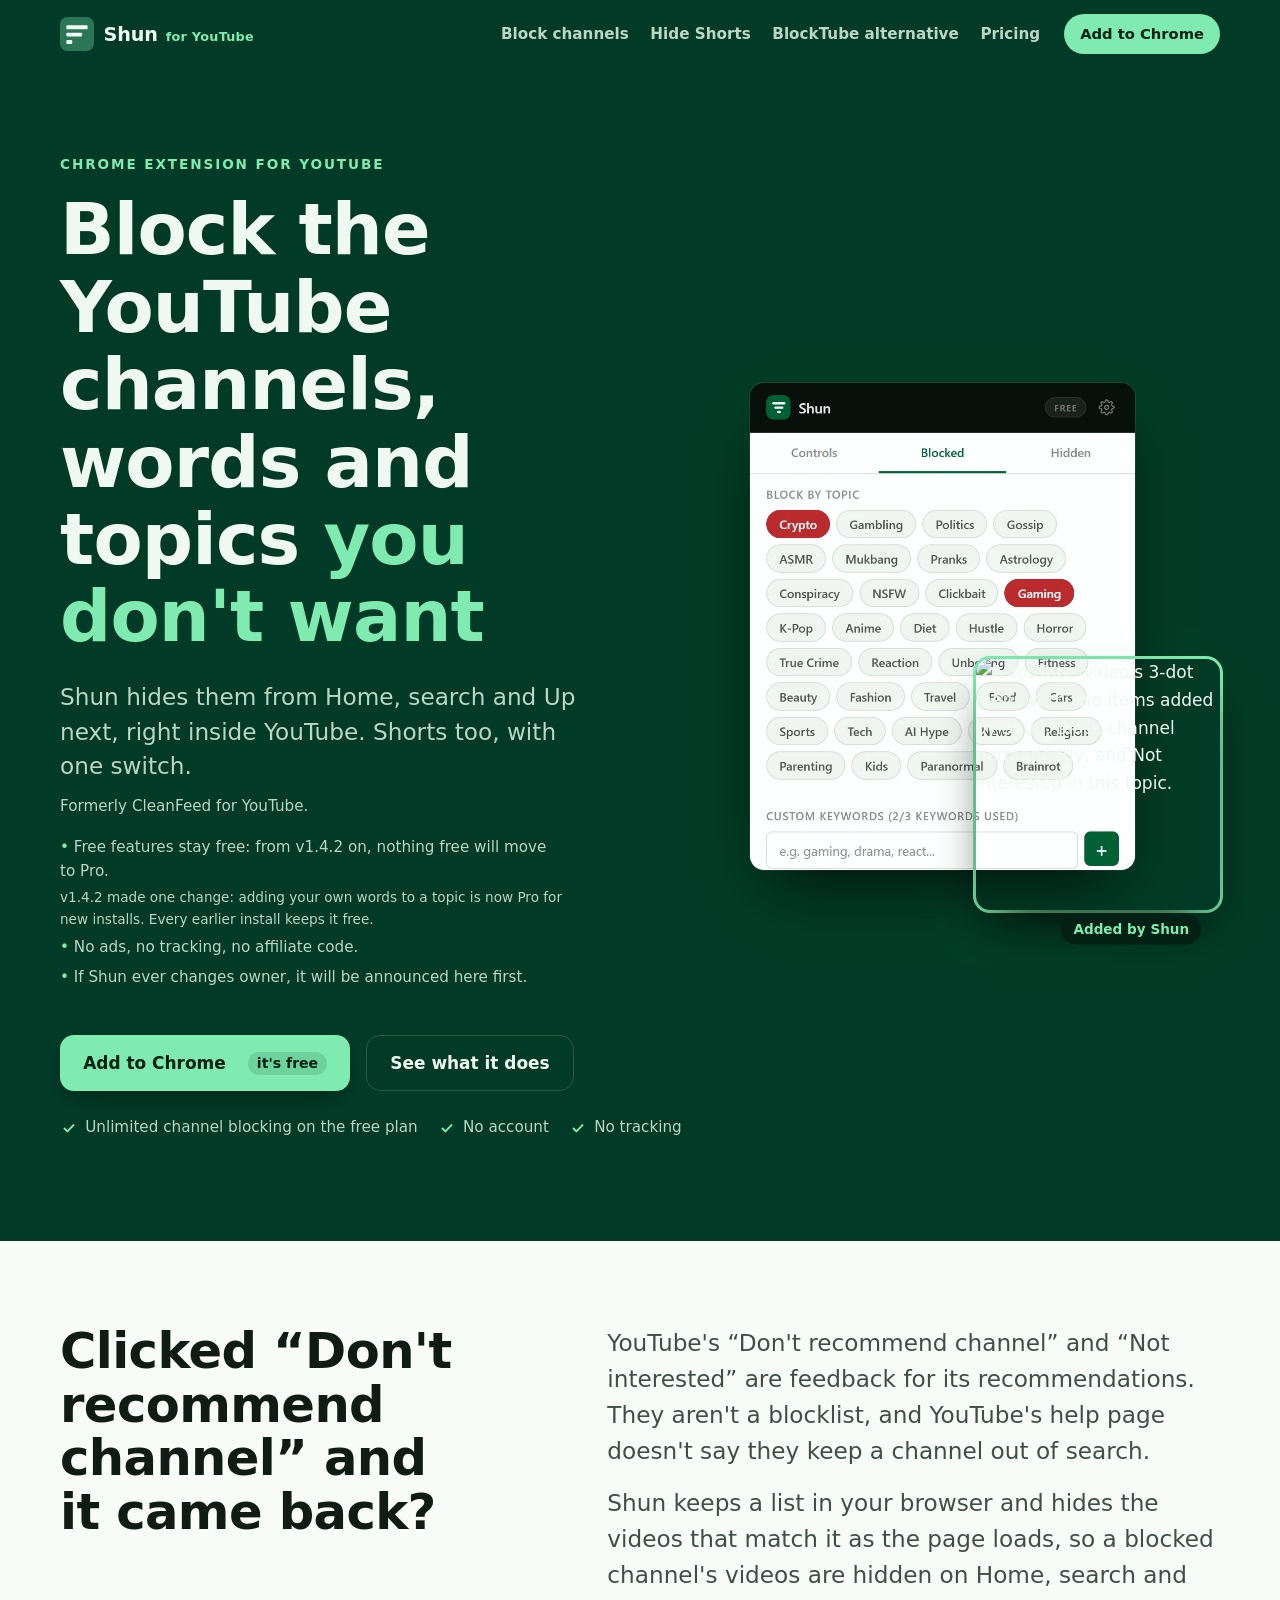
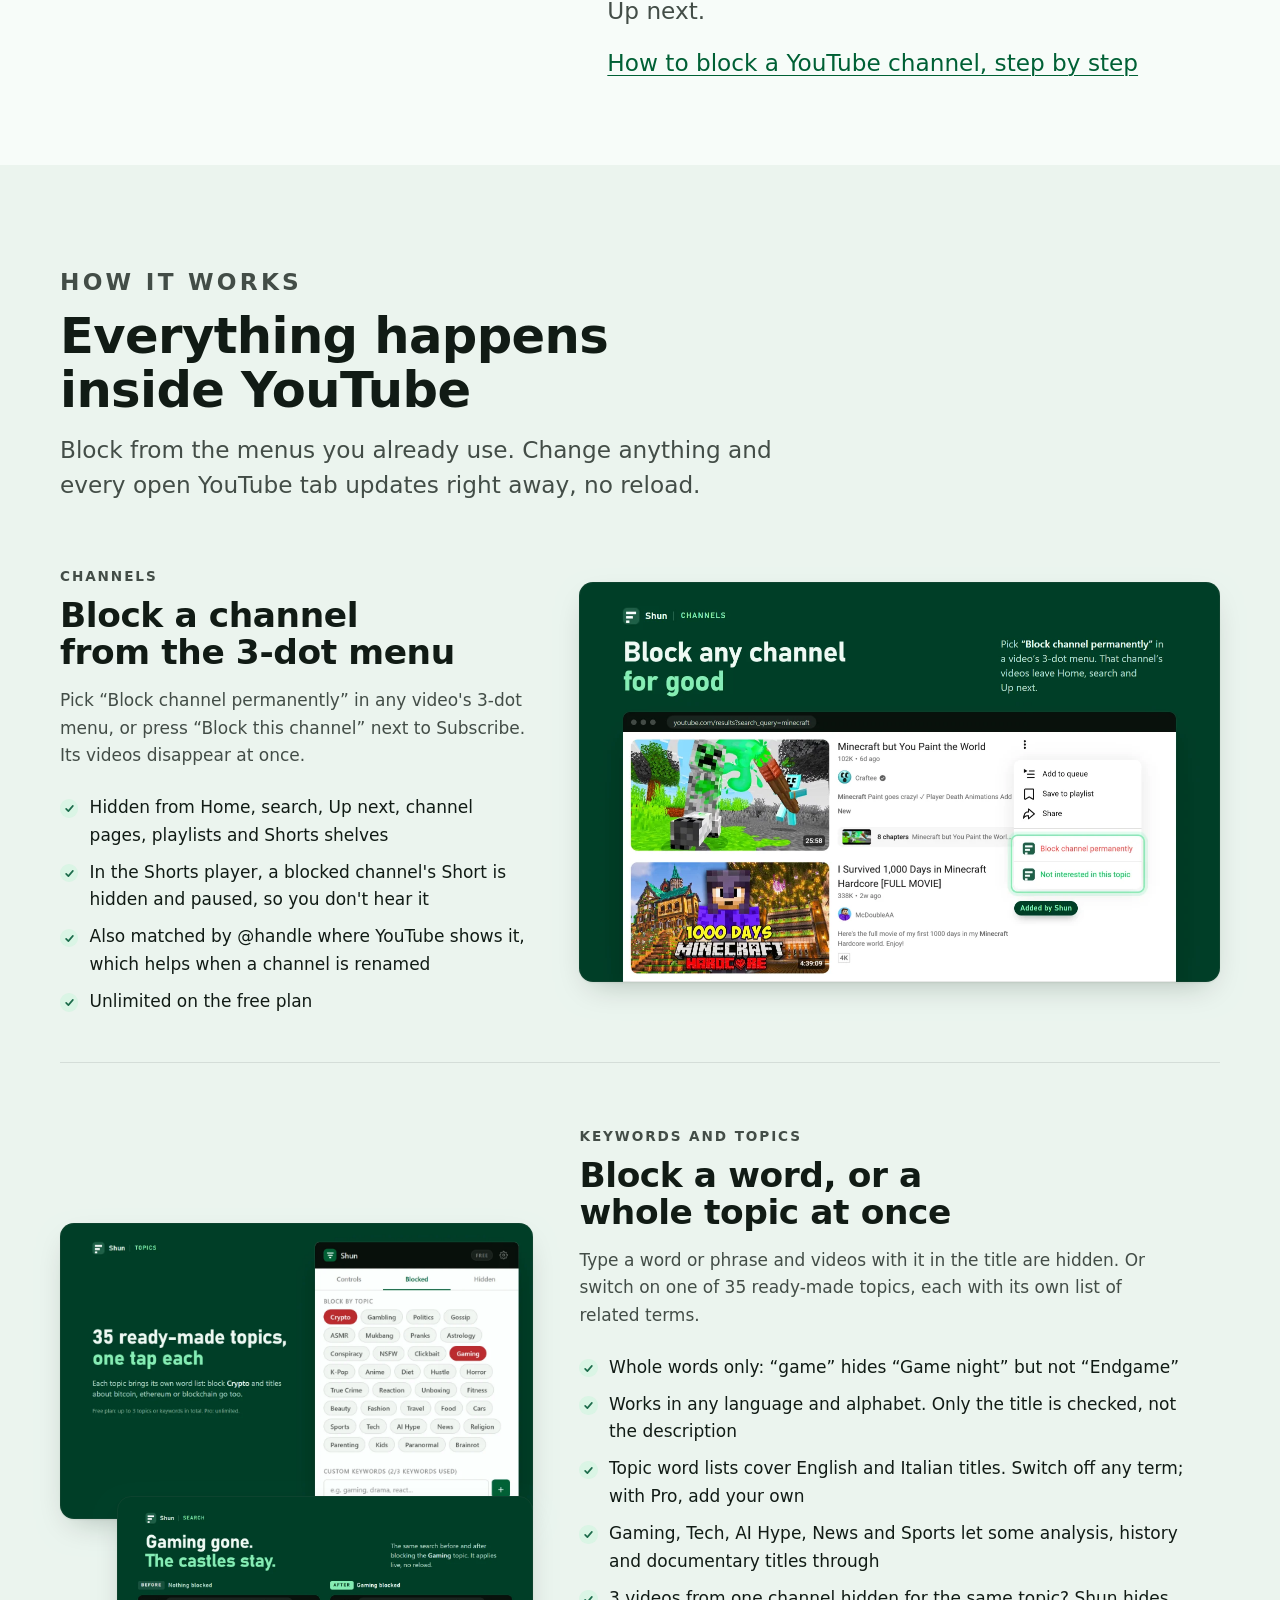
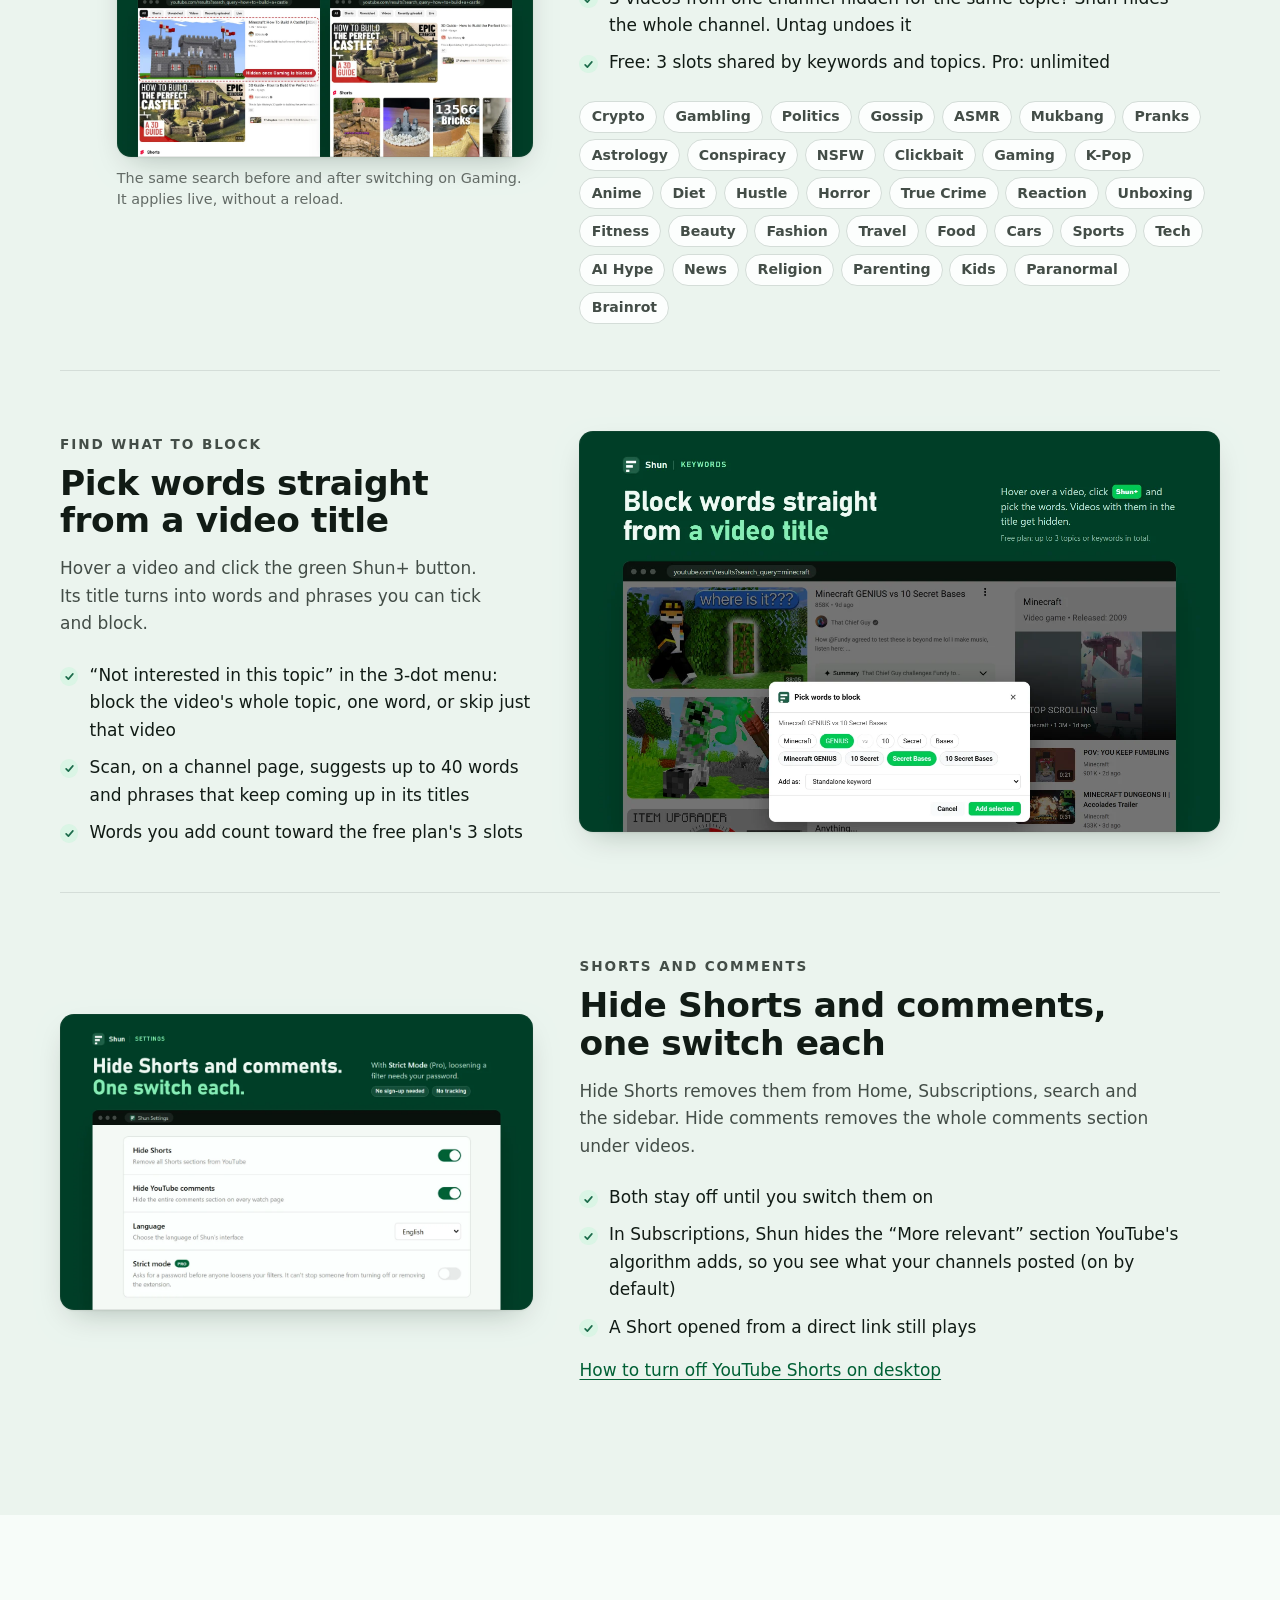
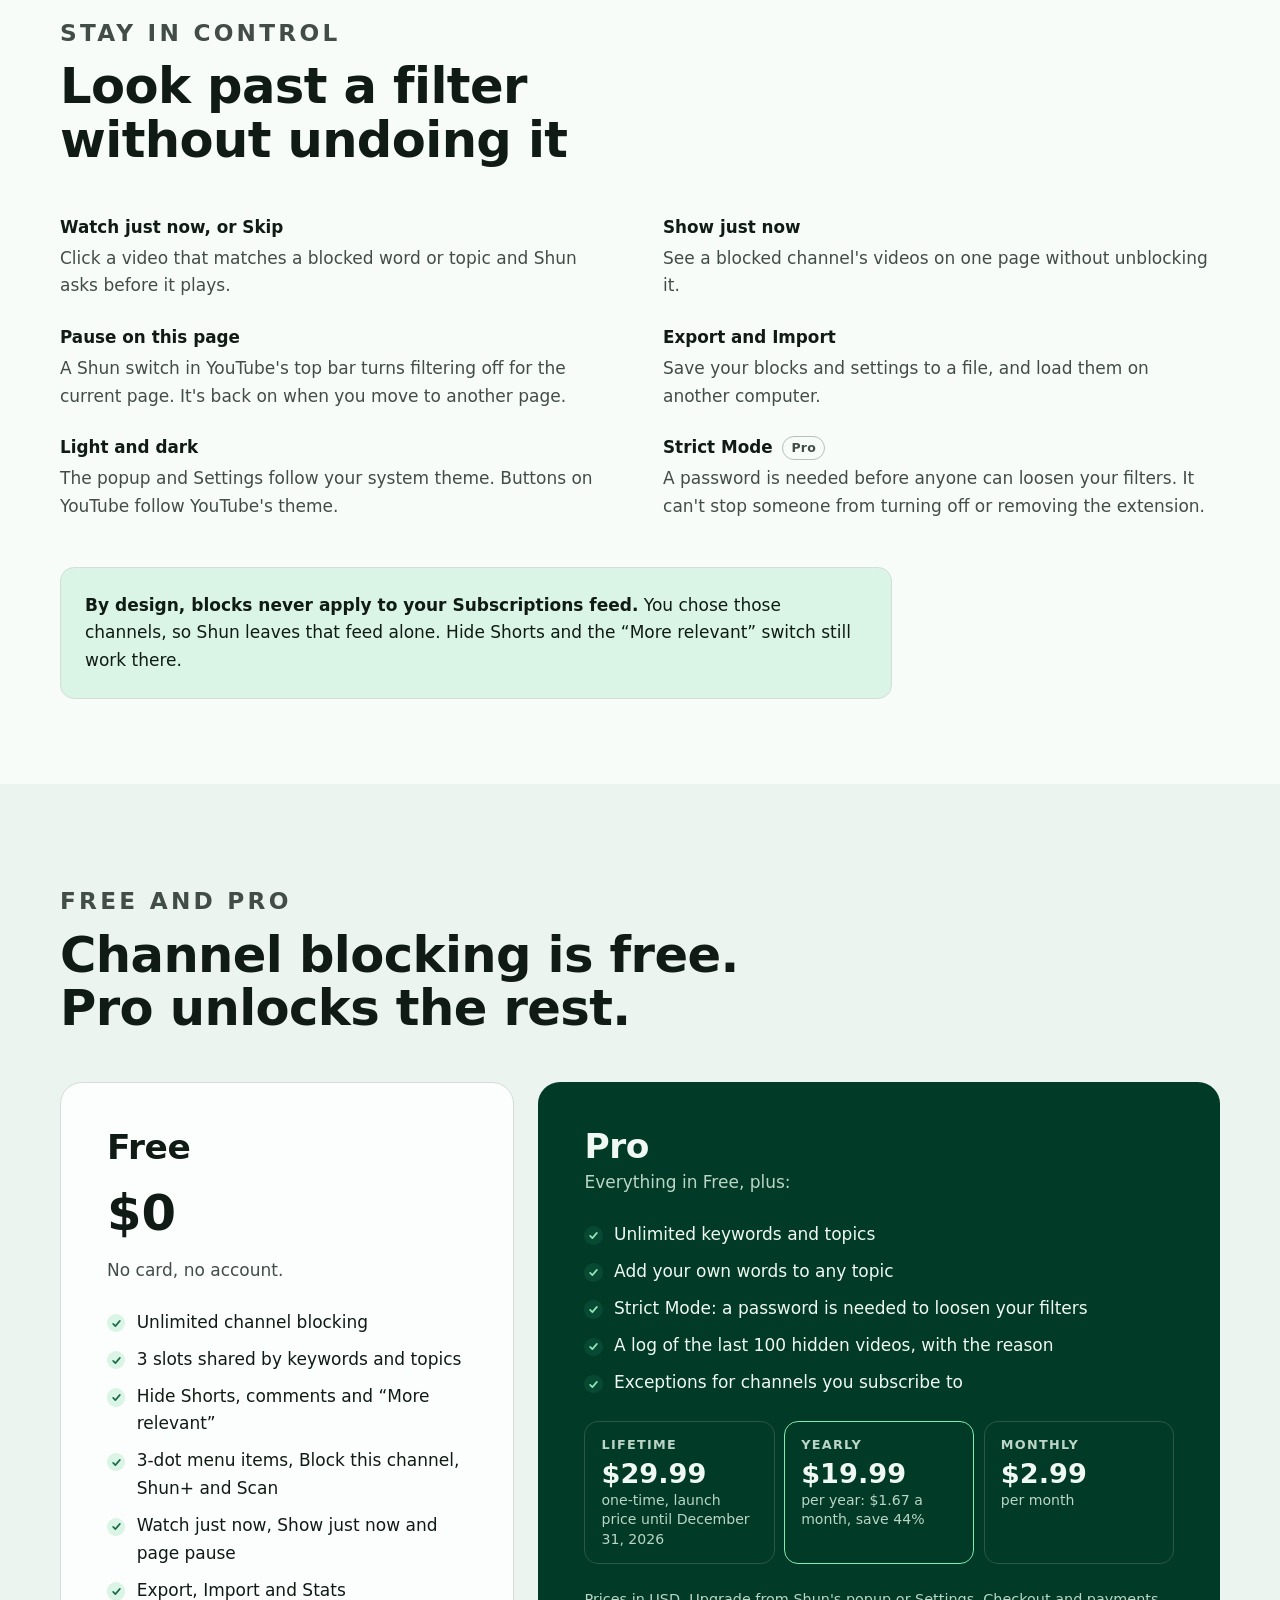
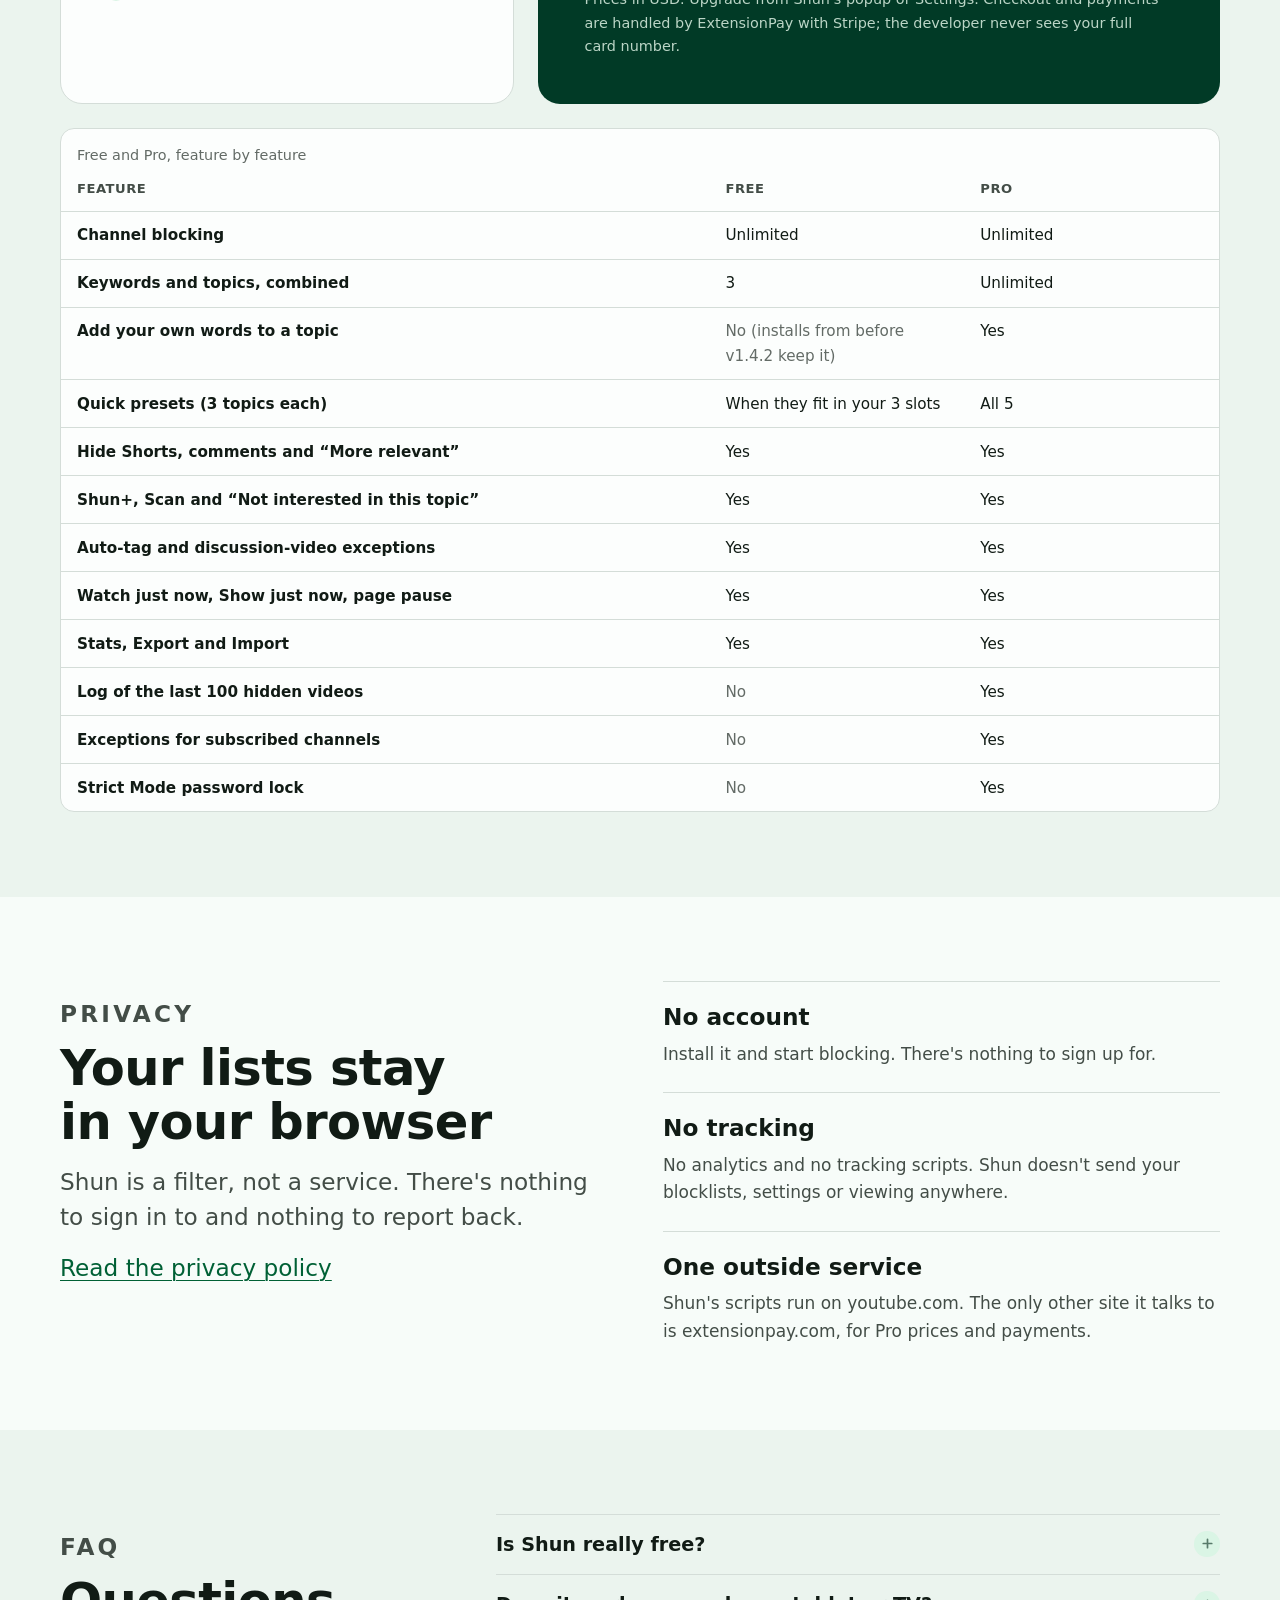
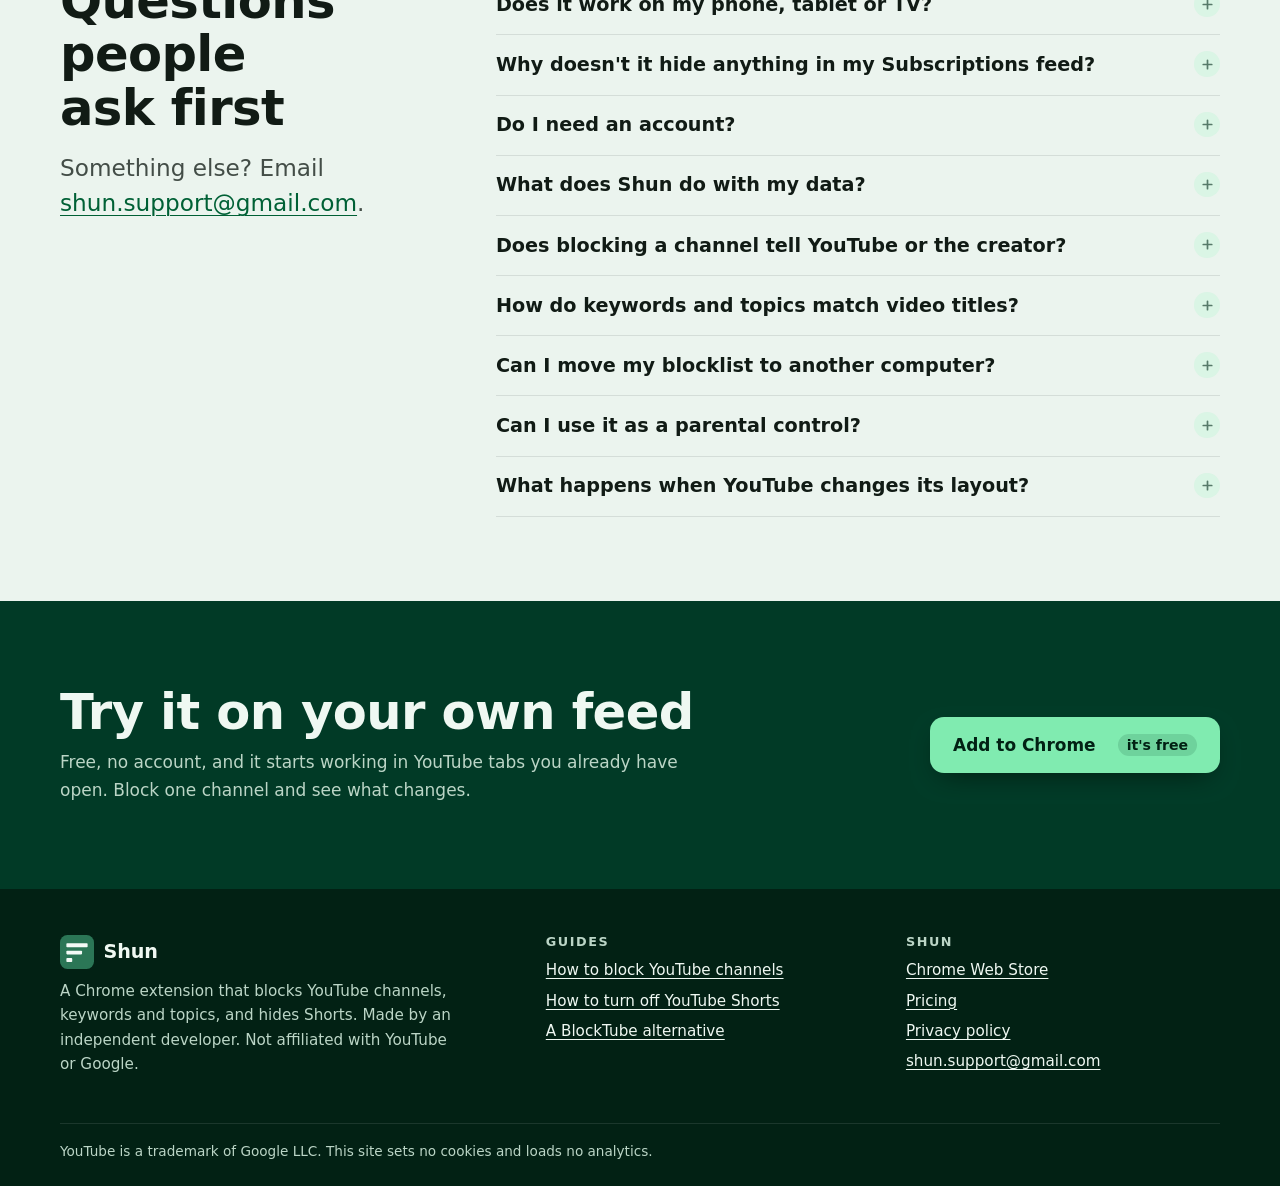
==== index.html @ 763cd547 "site: keyword blocking matches titles only" ====
<!DOCTYPE html>
<html lang="en">
<head>
  <meta charset="utf-8">
  <meta name="viewport" content="width=device-width, initial-scale=1">
  <title>Shun for YouTube: Block Channels &amp; Keywords, Hide Shorts</title>
  <meta name="description" content="Free Chrome extension that hides YouTube channels you block, filters titles by keyword or 35 ready-made topics, and removes Shorts. No account, no tracking.">
  <link rel="canonical" href="https://flindustries.github.io/shun/">
  <meta name="color-scheme" content="light dark">
  <meta name="theme-color" content="#0f4732">
  <link rel="icon" href="assets/favicon.svg" type="image/svg+xml">
  <link rel="icon" href="assets/icon-128.png" type="image/png" sizes="128x128">
  <link rel="apple-touch-icon" href="assets/icon-128.png">
  <link rel="stylesheet" href="assets/site.css">
  <link rel="preload" as="image" href="assets/cleanfeed-popup-block-by-topic.webp" type="image/webp">

  <meta property="og:type" content="website">
  <meta property="og:site_name" content="Shun">
  <meta property="og:title" content="Shun for YouTube: Block Channels &amp; Keywords, Hide Shorts">
  <meta property="og:description" content="Block a YouTube channel from the 3-dot menu and its videos leave Home, search and Up next. Filter by keyword or 35 topics, hide Shorts. Free, no account.">
  <meta property="og:url" content="https://flindustries.github.io/shun/">
  <meta property="og:image" content="https://flindustries.github.io/shun/assets/og.png">
  <meta property="og:image:width" content="1400">
  <meta property="og:image:height" content="560">
  <meta property="og:image:alt" content="Shun for YouTube: block the channels, words and topics you don't want. Shows the topic grid and the Block channel permanently menu item.">
  <meta name="twitter:card" content="summary_large_image">
  <meta name="twitter:title" content="Shun for YouTube: Block Channels &amp; Keywords, Hide Shorts">
  <meta name="twitter:description" content="Block a YouTube channel from the 3-dot menu and its videos leave Home, search and Up next. Filter by keyword or 35 topics, hide Shorts. Free, no account.">
  <meta name="twitter:image" content="https://flindustries.github.io/shun/assets/og.png">

  <script type="application/ld+json">
  {
    "@context": "https://schema.org",
    "@type": "SoftwareApplication",
    "name": "Shun for YouTube",
    "alternateName": "Shun",
    "description": "Chrome extension that hides videos from YouTube channels you block, filters titles by keyword or 35 ready-made topics, and removes Shorts. No account, no tracking.",
    "applicationCategory": "BrowserApplication",
    "applicationSubCategory": "Browser extension",
    "operatingSystem": "Google Chrome (desktop)",
    "softwareVersion": "1.4.0",
    "url": "https://flindustries.github.io/shun/",
    "installUrl": "https://chromewebstore.google.com/detail/cleanfeed-for-youtube-blo/iikgdocegpniapcigmmgcnacfojmmnnd?utm_source=website&utm_campaign=site",
    "image": "https://flindustries.github.io/shun/assets/og.png",
    "screenshot": [
      "https://flindustries.github.io/shun/assets/cleanfeed-block-channel-permanently-menu.png",
      "https://flindustries.github.io/shun/assets/cleanfeed-35-ready-made-topics.png",
      "https://flindustries.github.io/shun/assets/cleanfeed-search-before-after-gaming-topic.png",
      "https://flindustries.github.io/shun/assets/cleanfeed-block-words-from-video-title.png",
      "https://flindustries.github.io/shun/assets/cleanfeed-hide-shorts-and-comments.png"
    ],
    "featureList": [
      "Block YouTube channels from the video 3-dot menu",
      "Hide videos by whole-word keywords in the title",
      "35 ready-made topics with related terms",
      "Hide YouTube Shorts",
      "Hide YouTube comments",
      "Strict Mode password lock (Pro)",
      "Add your own words to any topic (Pro)"
    ],
    "offers": [
      { "@type": "Offer", "name": "Free", "price": "0", "priceCurrency": "USD" },
      { "@type": "Offer", "name": "Pro monthly", "price": "2.99", "priceCurrency": "USD" },
      { "@type": "Offer", "name": "Pro yearly", "price": "19.99", "priceCurrency": "USD" },
      { "@type": "Offer", "name": "Pro Lifetime (launch price)", "price": "29.99", "priceCurrency": "USD", "priceValidUntil": "2026-12-31" }
    ]
  }
  </script>
  <script type="application/ld+json">
  {
    "@context": "https://schema.org",
    "@type": "FAQPage",
    "mainEntity": [
      { "@type": "Question", "name": "Is Shun really free?", "acceptedAnswer": { "@type": "Answer", "text": "Yes. The free plan has unlimited channel blocking, 3 slots shared by keywords and topics, Hide Shorts, Hide comments and every tool except Strict Mode and the Pro extras listed below. Pro is optional: it adds unlimited keywords and topics, your own words inside topics, Strict Mode, a log of the last 100 hidden videos and exceptions for channels you subscribe to." } },
      { "@type": "Question", "name": "Does Shun work on my phone, tablet or TV?", "acceptedAnswer": { "@type": "Answer", "text": "No. Shun is a Chrome extension, so it works on youtube.com in Chrome on a computer. It can't change the YouTube app on phones, tablets, TVs or game consoles." } },
      { "@type": "Question", "name": "Why doesn't Shun hide anything in my Subscriptions feed?", "acceptedAnswer": { "@type": "Answer", "text": "That's on purpose. You picked those channels, so channel, keyword and topic blocks never apply to the Subscriptions feed. Two things do work there: Hide Shorts, and hiding the \"More relevant\" section that YouTube's algorithm adds to the feed." } },
      { "@type": "Question", "name": "Do I need an account to use Shun?", "acceptedAnswer": { "@type": "Answer", "text": "No. There's no Shun account and no sign-up. If you buy Pro, payment runs through ExtensionPay's checkout with Stripe, which asks for an email address for the purchase." } },
      { "@type": "Question", "name": "What does Shun do with my data?", "acceptedAnswer": { "@type": "Answer", "text": "Your blocklists and settings stay in your browser. Shun has no analytics and no tracking, and it doesn't send your lists anywhere. The only outside service it talks to is ExtensionPay, for plan prices and payments." } },
      { "@type": "Question", "name": "Does blocking a channel tell YouTube or the creator?", "acceptedAnswer": { "@type": "Answer", "text": "No. Shun hides videos on your screen. It sends nothing to YouTube and the channel isn't notified. That also means it doesn't train YouTube's recommendations: YouTube may keep suggesting the channel, and Shun keeps hiding it. A video you open from a direct link still plays." } },
      { "@type": "Question", "name": "How do keywords and topics match video titles?", "acceptedAnswer": { "@type": "Answer", "text": "Keywords match whole words in a video's title, in any language and alphabet: blocking \"game\" hides \"Game night\" but not \"Endgame\". Only the title is checked, not the description. A topic is a ready-made word list: turn on Crypto and titles with words like bitcoin or blockchain go too. Topic lists cover English and Italian words, and you can switch off any term; with Pro, add your own." } },
      { "@type": "Question", "name": "Can I move my blocklist to another computer?", "acceptedAnswer": { "@type": "Answer", "text": "Yes, with Export and Import in Shun's Settings. Export saves your blocks and settings to a JSON file, and Import loads that file on the other computer." } },
      { "@type": "Question", "name": "Can I use Shun as a parental control?", "acceptedAnswer": { "@type": "Answer", "text": "Only loosely. Strict Mode (Pro) asks for a password before anyone can unblock channels, remove keywords or turn off Hide Shorts. It can't stop someone with access to Chrome's extension settings from turning Shun off or removing it, so it isn't a full parental-control tool." } },
      { "@type": "Question", "name": "What happens when YouTube changes its layout?", "acceptedAnswer": { "@type": "Answer", "text": "Something may slip through for a while. Shun works on YouTube's pages, and YouTube changes them often, which can break any extension like it until an update ships. If you spot a problem, use Report a Bug in Shun's Settings or email shun.support@gmail.com." } }
    ]
  }
  </script>
</head>
<body>
  <a class="skip-link" href="#main">Skip to content</a>

  <header class="site-header">
    <div class="wrap">
      <a class="brand" href="./" aria-label="Shun home">
        <svg viewBox="0 0 64 64" aria-hidden="true"><rect width="64" height="64" rx="14" fill="#2b7656"/><rect x="12" y="15.5" width="40" height="7.5" rx="1.5" fill="#f3faf6"/><rect x="12" y="29.5" width="29.5" height="7" rx="1.5" fill="#f3faf6"/><rect x="12" y="43.5" width="11" height="7.5" rx="1.5" fill="#f3faf6"/></svg>
        <span>Shun <small>for YouTube</small></span>
      </a>
      <nav class="site-nav" aria-label="Main">
        <ul>
          <li><a href="how-to-block-youtube-channels.html">Block channels</a></li>
          <li><a href="hide-youtube-shorts.html">Hide Shorts</a></li>
          <li><a href="blocktube-alternative.html"><span class="nav-long">BlockTube alternative</span><span class="nav-short">vs BlockTube</span></a></li>
          <li><a href="#pricing">Pricing</a></li>
        </ul>
      </nav>
      <a class="header-cta" href="https://chromewebstore.google.com/detail/cleanfeed-for-youtube-blo/iikgdocegpniapcigmmgcnacfojmmnnd?utm_source=website&amp;utm_campaign=site">Add to Chrome</a>
    </div>
  </header>

  <main id="main">
    <section class="hero on-forest" aria-labelledby="hero-title">
      <div class="wrap">
        <div class="hero-copy">
          <p class="eyebrow">Chrome extension for YouTube</p>
          <h1 id="hero-title">Block the YouTube channels, words and topics <span class="mint">you don't want</span></h1>
          <p class="hero-lede">Shun hides them from Home, search and Up next, right inside YouTube. Shorts too, with one switch.</p>
          <p class="formerly">Formerly CleanFeed for YouTube.</p>
          <ul class="promises" aria-label="Promises">
            <li>Free features stay free: from v1.4.2 on, nothing free will move to Pro. <span class="promise-note">v1.4.2 made one change: adding your own words to a topic is now Pro for new installs. Every earlier install keeps it free.</span></li>
            <li>No ads, no tracking, no affiliate code.</li>
            <li>If Shun ever changes owner, it will be announced here first.</li>
          </ul>
          <div class="hero-actions">
            <a class="btn btn-primary" href="https://chromewebstore.google.com/detail/cleanfeed-for-youtube-blo/iikgdocegpniapcigmmgcnacfojmmnnd?utm_source=website&amp;utm_campaign=site">Add to Chrome<span class="visually-hidden">,</span> <span class="btn-note">it's free</span></a>
            <a class="btn btn-ghost" href="#features">See what it does</a>
          </div>
          <ul class="hero-facts">
            <li><svg viewBox="0 0 20 20" aria-hidden="true"><path d="M5 10.5l3.2 3.2L15 6.8" fill="none" stroke="currentColor" stroke-width="2.2" stroke-linecap="round" stroke-linejoin="round"/></svg>Unlimited channel blocking on the free plan</li>
            <li><svg viewBox="0 0 20 20" aria-hidden="true"><path d="M5 10.5l3.2 3.2L15 6.8" fill="none" stroke="currentColor" stroke-width="2.2" stroke-linecap="round" stroke-linejoin="round"/></svg>No account</li>
            <li><svg viewBox="0 0 20 20" aria-hidden="true"><path d="M5 10.5l3.2 3.2L15 6.8" fill="none" stroke="currentColor" stroke-width="2.2" stroke-linecap="round" stroke-linejoin="round"/></svg>No tracking</li>
          </ul>
        </div>
        <div class="hero-visual">
          <img class="hero-popup" src="assets/cleanfeed-popup-block-by-topic.webp" width="760" height="960" fetchpriority="high"
               alt="The Shun popup on its Blocked tab: a grid of 35 topics from Crypto to Brainrot, with Crypto and Gaming switched on, and a field for custom keywords.">
          <img class="hero-menu" src="assets/cleanfeed-3-dot-menu-items.webp" width="474" height="486" loading="lazy"
               alt="A YouTube video's 3-dot menu with two items added by Shun: Block channel permanently, and Not interested in this topic.">
          <span class="hero-tag" aria-hidden="true">Added by Shun</span>
        </div>
      </div>
    </section>

    <section class="section" aria-labelledby="pain-title">
      <div class="wrap pain">
        <h2 id="pain-title">Clicked “Don't recommend channel” and it came back?</h2>
        <div class="pain-body">
          <p>YouTube's “Don't recommend channel” and “Not interested” are feedback for its recommendations. They aren't a blocklist, and YouTube's help page doesn't say they keep a channel out of search.</p>
          <p>Shun keeps a list in your browser and hides the videos that match it as the page loads, so a blocked channel's videos are hidden on Home, search and Up next.</p>
          <p><a href="how-to-block-youtube-channels.html">How to block a YouTube channel, step by step</a></p>
        </div>
      </div>
    </section>

    <section class="section band-2" id="features" aria-labelledby="features-title">
      <div class="wrap">
        <div class="section-head">
          <p class="eyebrow">How it works</p>
          <h2 id="features-title">Everything happens inside YouTube</h2>
          <p>Block from the menus you already use. Change anything and every open YouTube tab updates right away, no reload.</p>
        </div>

        <article class="feature">
          <div class="feature-text">
            <p class="eyebrow">Channels</p>
            <h3>Block a channel from the 3-dot menu</h3>
            <p>Pick “Block channel permanently” in any video's 3-dot menu, or press “Block this channel” next to Subscribe. Its videos disappear at once.</p>
            <ul class="ticks">
              <li>Hidden from Home, search, Up next, channel pages, playlists and Shorts shelves</li>
              <li>In the Shorts player, a blocked channel's Short is hidden and paused, so you don't hear it</li>
              <li>Also matched by @handle where YouTube shows it, which helps when a channel is renamed</li>
              <li>Unlimited on the free plan</li>
            </ul>
          </div>
          <figure class="shot">
            <a href="assets/cleanfeed-block-channel-permanently-menu.png" title="Open the full-size screenshot"><picture>
              <source srcset="assets/cleanfeed-block-channel-permanently-menu.webp" type="image/webp">
              <img src="assets/cleanfeed-block-channel-permanently-menu.png" width="1280" height="800" loading="lazy"
                   alt="YouTube search results for Minecraft with a video's 3-dot menu open. Under YouTube's own items, Shun adds Block channel permanently and Not interested in this topic.">
            </picture></a>
          </figure>
        </article>

        <article class="feature flip">
          <div class="feature-text">
            <p class="eyebrow">Keywords and topics</p>
            <h3>Block a word, or a whole topic at once</h3>
            <p>Type a word or phrase and videos with it in the title are hidden. Or switch on one of 35 ready-made topics, each with its own list of related terms.</p>
            <ul class="ticks">
              <li>Whole words only: “game” hides “Game night” but not “Endgame”</li>
              <li>Works in any language and alphabet. Only the title is checked, not the description</li>
              <li>Topic word lists cover English and Italian titles. Switch off any term; with Pro, add your own</li>
              <li>Gaming, Tech, AI Hype, News and Sports let some analysis, history and documentary titles through</li>
              <li>3 videos from one channel hidden for the same topic? Shun hides the whole channel. Untag undoes it</li>
              <li>Free: 3 slots shared by keywords and topics. Pro: unlimited</li>
            </ul>
            <div class="topics">
              <h4 class="visually-hidden">The 35 ready-made topics</h4>
              <ul class="chips" aria-label="The 35 ready-made topics">
                <li>Crypto</li><li>Gambling</li><li>Politics</li><li>Gossip</li><li>ASMR</li><li>Mukbang</li><li>Pranks</li>
                <li>Astrology</li><li>Conspiracy</li><li>NSFW</li><li>Clickbait</li><li>Gaming</li><li>K-Pop</li><li>Anime</li>
                <li>Diet</li><li>Hustle</li><li>Horror</li><li>True Crime</li><li>Reaction</li><li>Unboxing</li><li>Fitness</li>
                <li>Beauty</li><li>Fashion</li><li>Travel</li><li>Food</li><li>Cars</li><li>Sports</li><li>Tech</li>
                <li>AI Hype</li><li>News</li><li>Religion</li><li>Parenting</li><li>Kids</li><li>Paranormal</li><li>Brainrot</li>
              </ul>
            </div>
          </div>
          <div class="shot-pair">
            <figure class="shot">
              <a href="assets/cleanfeed-35-ready-made-topics.png" title="Open the full-size screenshot"><picture>
                <source srcset="assets/cleanfeed-35-ready-made-topics.webp" type="image/webp">
                <img src="assets/cleanfeed-35-ready-made-topics.png" width="1280" height="800" loading="lazy"
                     alt="The Shun popup's Block by Topic grid with 35 topics. Crypto and Gaming are switched on, and 2 of the 3 free keyword slots are used.">
              </picture></a>
            </figure>
            <figure class="shot">
              <a href="assets/cleanfeed-search-before-after-gaming-topic.png" title="Open the full-size screenshot"><picture>
                <source srcset="assets/cleanfeed-search-before-after-gaming-topic.webp" type="image/webp">
                <img src="assets/cleanfeed-search-before-after-gaming-topic.png" width="1280" height="800" loading="lazy"
                     alt="The same YouTube search for how to build a castle, before and after blocking the Gaming topic. The Minecraft castle video is gone; the real castle videos stay.">
              </picture></a>
              <figcaption>The same search before and after switching on Gaming. It applies live, without a reload.</figcaption>
            </figure>
          </div>
        </article>

        <article class="feature">
          <div class="feature-text">
            <p class="eyebrow">Find what to block</p>
            <h3>Pick words straight from a video title</h3>
            <p>Hover a video and click the green Shun+ button. Its title turns into words and phrases you can tick and block.</p>
            <ul class="ticks">
              <li>“Not interested in this topic” in the 3-dot menu: block the video's whole topic, one word, or skip just that video</li>
              <li>Scan, on a channel page, suggests up to 40 words and phrases that keep coming up in its titles</li>
              <li>Words you add count toward the free plan's 3 slots</li>
            </ul>
          </div>
          <figure class="shot">
            <a href="assets/cleanfeed-block-words-from-video-title.png" title="Open the full-size screenshot"><picture>
              <source srcset="assets/cleanfeed-block-words-from-video-title.webp" type="image/webp">
              <img src="assets/cleanfeed-block-words-from-video-title.png" width="1280" height="800" loading="lazy"
                   alt="Shun's Pick words to block dialog over YouTube search results, built from the title Minecraft GENIUS vs 10 Secret Bases, with GENIUS and Secret Bases selected.">
            </picture></a>
          </figure>
        </article>

        <article class="feature flip">
          <div class="feature-text">
            <p class="eyebrow">Shorts and comments</p>
            <h3>Hide Shorts and comments, one switch each</h3>
            <p>Hide Shorts removes them from Home, Subscriptions, search and the sidebar. Hide comments removes the whole comments section under videos.</p>
            <ul class="ticks">
              <li>Both stay off until you switch them on</li>
              <li>In Subscriptions, Shun hides the “More relevant” section YouTube's algorithm adds, so you see what your channels posted (on by default)</li>
              <li>A Short opened from a direct link still plays</li>
            </ul>
            <p><a href="hide-youtube-shorts.html">How to turn off YouTube Shorts on desktop</a></p>
          </div>
          <figure class="shot">
            <a href="assets/cleanfeed-hide-shorts-and-comments.png" title="Open the full-size screenshot"><picture>
              <source srcset="assets/cleanfeed-hide-shorts-and-comments.webp" type="image/webp">
              <img src="assets/cleanfeed-hide-shorts-and-comments.png" width="1280" height="800" loading="lazy"
                   alt="Shun Settings with Hide Shorts and Hide YouTube comments switched on, a language menu, and Strict mode marked Pro.">
            </picture></a>
          </figure>
        </article>
      </div>
    </section>

    <section class="section" aria-labelledby="control-title">
      <div class="wrap">
        <div class="section-head">
          <p class="eyebrow">Stay in control</p>
          <h2 id="control-title">Look past a filter without undoing it</h2>
        </div>
        <dl class="controls">
          <div><dt>Watch just now, or Skip</dt><dd>Click a video that matches a blocked word or topic and Shun asks before it plays.</dd></div>
          <div><dt>Show just now</dt><dd>See a blocked channel's videos on one page without unblocking it.</dd></div>
          <div><dt>Pause on this page</dt><dd>A Shun switch in YouTube's top bar turns filtering off for the current page. It's back on when you move to another page.</dd></div>
          <div><dt>Export and Import</dt><dd>Save your blocks and settings to a file, and load them on another computer.</dd></div>
          <div><dt>Light and dark</dt><dd>The popup and Settings follow your system theme. Buttons on YouTube follow YouTube's theme.</dd></div>
          <div><dt>Strict Mode <span class="plan-tag">Pro</span></dt><dd>A password is needed before anyone can loosen your filters. It can't stop someone from turning off or removing the extension.</dd></div>
        </dl>
        <div class="callout">
          <p><strong>By design, blocks never apply to your Subscriptions feed.</strong> You chose those channels, so Shun leaves that feed alone. Hide Shorts and the “More relevant” switch still work there.</p>
        </div>
      </div>
    </section>

    <section class="section band-2" id="pricing" aria-labelledby="pricing-title">
      <div class="wrap">
        <div class="section-head">
          <p class="eyebrow">Free and Pro</p>
          <h2 id="pricing-title">Channel blocking is free. Pro unlocks the rest.</h2>
        </div>
        <div class="plans">
          <div class="plan plan-free">
            <h3>Free</h3>
            <p class="plan-price">$0</p>
            <p class="plan-sub">No card, no account.</p>
            <ul class="ticks">
              <li>Unlimited channel blocking</li>
              <li>3 slots shared by keywords and topics</li>
              <li>Hide Shorts, comments and “More relevant”</li>
              <li>3-dot menu items, Block this channel, Shun+ and Scan</li>
              <li>Watch just now, Show just now and page pause</li>
              <li>Export, Import and Stats</li>
            </ul>
          </div>
          <div class="plan plan-pro on-forest">
            <h3>Pro</h3>
            <p class="plan-sub">Everything in Free, plus:</p>
            <ul class="ticks">
              <li>Unlimited keywords and topics</li>
              <li>Add your own words to any topic</li>
              <li>Strict Mode: a password is needed to loosen your filters</li>
              <li>A log of the last 100 hidden videos, with the reason</li>
              <li>Exceptions for channels you subscribe to</li>
            </ul>
            <ul class="prices" aria-label="Pro prices in US dollars">
              <li><span class="label">Lifetime</span><span class="amount">$29.99</span><span class="detail">one-time, launch price until December 31, 2026</span></li>
              <li class="highlight"><span class="label">Yearly</span><span class="amount">$19.99</span><span class="detail">per year: $1.67 a month, save 44%</span></li>
              <li><span class="label">Monthly</span><span class="amount">$2.99</span><span class="detail">per month</span></li>
            </ul>
            <p class="fine">Prices in USD. Upgrade from Shun's popup or Settings. Checkout and payments are handled by ExtensionPay with Stripe; the developer never sees your full card number.</p>
          </div>
        </div>

        <div class="table-wrap" role="region" aria-labelledby="plan-table-caption" tabindex="0">
          <table class="plan-table">
            <caption id="plan-table-caption">Free and Pro, feature by feature</caption>
            <thead>
              <tr><th scope="col">Feature</th><th scope="col">Free</th><th scope="col">Pro</th></tr>
            </thead>
            <tbody>
              <tr><th scope="row">Channel blocking</th><td>Unlimited</td><td>Unlimited</td></tr>
              <tr><th scope="row">Keywords and topics, combined</th><td>3</td><td>Unlimited</td></tr>
              <tr><th scope="row">Add your own words to a topic</th><td class="no">No (installs from before v1.4.2 keep it)</td><td>Yes</td></tr>
              <tr><th scope="row">Quick presets (3 topics each)</th><td>When they fit in your 3 slots</td><td>All 5</td></tr>
              <tr><th scope="row">Hide Shorts, comments and “More relevant”</th><td>Yes</td><td>Yes</td></tr>
              <tr><th scope="row">Shun+, Scan and “Not interested in this topic”</th><td>Yes</td><td>Yes</td></tr>
              <tr><th scope="row">Auto-tag and discussion-video exceptions</th><td>Yes</td><td>Yes</td></tr>
              <tr><th scope="row">Watch just now, Show just now, page pause</th><td>Yes</td><td>Yes</td></tr>
              <tr><th scope="row">Stats, Export and Import</th><td>Yes</td><td>Yes</td></tr>
              <tr><th scope="row">Log of the last 100 hidden videos</th><td class="no">No</td><td>Yes</td></tr>
              <tr><th scope="row">Exceptions for subscribed channels</th><td class="no">No</td><td>Yes</td></tr>
              <tr><th scope="row">Strict Mode password lock</th><td class="no">No</td><td>Yes</td></tr>
            </tbody>
          </table>
        </div>
      </div>
    </section>

    <section class="section" id="privacy" aria-labelledby="privacy-title">
      <div class="wrap privacy">
        <div class="section-head">
          <p class="eyebrow">Privacy</p>
          <h2 id="privacy-title">Your lists stay in your browser</h2>
          <p>Shun is a filter, not a service. There's nothing to sign in to and nothing to report back.</p>
          <p><a href="privacy-policy.html">Read the privacy policy</a></p>
        </div>
        <dl class="privacy-list">
          <div><dt>No account</dt><dd>Install it and start blocking. There's nothing to sign up for.</dd></div>
          <div><dt>No tracking</dt><dd>No analytics and no tracking scripts. Shun doesn't send your blocklists, settings or viewing anywhere.</dd></div>
          <div><dt>One outside service</dt><dd>Shun's scripts run on youtube.com. The only other site it talks to is extensionpay.com, for Pro prices and payments.</dd></div>
        </dl>
      </div>
    </section>

    <section class="section band-2" id="faq" aria-labelledby="faq-title">
      <div class="wrap faq">
        <div class="section-head">
          <p class="eyebrow">FAQ</p>
          <h2 id="faq-title">Questions people ask first</h2>
          <p>Something else? Email <a href="mailto:shun.support@gmail.com">shun.support@gmail.com</a>.</p>
        </div>
        <div class="faq-list">
          <details>
            <summary>Is Shun really free?</summary>
            <div class="faq-answer"><p>Yes. The free plan has unlimited channel blocking, 3 slots shared by keywords and topics, Hide Shorts, Hide comments and every tool except Strict Mode and the Pro extras listed below. Pro is optional: it adds unlimited keywords and topics, your own words inside topics, Strict Mode, a log of the last 100 hidden videos and exceptions for channels you subscribe to.</p></div>
          </details>
          <details>
            <summary>Does it work on my phone, tablet or TV?</summary>
            <div class="faq-answer"><p>No. Shun is a Chrome extension, so it works on youtube.com in Chrome on a computer. It can't change the YouTube app on phones, tablets, TVs or game consoles.</p></div>
          </details>
          <details>
            <summary>Why doesn't it hide anything in my Subscriptions feed?</summary>
            <div class="faq-answer"><p>That's on purpose. You picked those channels, so channel, keyword and topic blocks never apply to the Subscriptions feed. Two things do work there: Hide Shorts, and hiding the “More relevant” section that YouTube's algorithm adds to the feed.</p></div>
          </details>
          <details>
            <summary>Do I need an account?</summary>
            <div class="faq-answer"><p>No. There's no Shun account and no sign-up. If you buy Pro, payment runs through ExtensionPay's checkout with Stripe, which asks for an email address for the purchase.</p></div>
          </details>
          <details>
            <summary>What does Shun do with my data?</summary>
            <div class="faq-answer"><p>Your blocklists and settings stay in your browser. Shun has no analytics and no tracking, and it doesn't send your lists anywhere. The only outside service it talks to is ExtensionPay, for plan prices and payments. The <a href="privacy-policy.html">privacy policy</a> has the details.</p></div>
          </details>
          <details>
            <summary>Does blocking a channel tell YouTube or the creator?</summary>
            <div class="faq-answer"><p>No. Shun hides videos on your screen. It sends nothing to YouTube and the channel isn't notified.</p><p>That also means it doesn't train YouTube's recommendations: YouTube may keep suggesting the channel, and Shun keeps hiding it. A video you open from a direct link still plays.</p></div>
          </details>
          <details>
            <summary>How do keywords and topics match video titles?</summary>
            <div class="faq-answer"><p>Keywords match whole words in a video's title, in any language and alphabet: blocking “game” hides “Game night” but not “Endgame”. Only the title is checked, not the description.</p><p>A topic is a ready-made word list: turn on Crypto and titles with words like bitcoin or blockchain go too. Topic lists cover English and Italian words, and you can switch off any term; with Pro, add your own.</p></div>
          </details>
          <details>
            <summary>Can I move my blocklist to another computer?</summary>
            <div class="faq-answer"><p>Yes, with Export and Import in Shun's Settings. Export saves your blocks and settings to a JSON file, and Import loads that file on the other computer.</p></div>
          </details>
          <details>
            <summary>Can I use it as a parental control?</summary>
            <div class="faq-answer"><p>Only loosely. Strict Mode (Pro) asks for a password before anyone can unblock channels, remove keywords or turn off Hide Shorts. It can't stop someone with access to Chrome's extension settings from turning Shun off or removing it, so it isn't a full parental-control tool.</p></div>
          </details>
          <details>
            <summary>What happens when YouTube changes its layout?</summary>
            <div class="faq-answer"><p>Something may slip through for a while. Shun works on YouTube's pages, and YouTube changes them often, which can break any extension like it until an update ships. If you spot a problem, use Report a Bug in Shun's Settings or email <a href="mailto:shun.support@gmail.com">shun.support@gmail.com</a>.</p></div>
          </details>
        </div>
      </div>
    </section>

    <section class="section cta-band on-forest" aria-labelledby="cta-title">
      <div class="wrap">
        <div>
          <h2 id="cta-title">Try it on your own feed</h2>
          <p>Free, no account, and it starts working in YouTube tabs you already have open. Block one channel and see what changes.</p>
        </div>
        <a class="btn btn-primary" href="https://chromewebstore.google.com/detail/cleanfeed-for-youtube-blo/iikgdocegpniapcigmmgcnacfojmmnnd?utm_source=website&amp;utm_campaign=site">Add to Chrome<span class="visually-hidden">,</span> <span class="btn-note">it's free</span></a>
      </div>
    </section>
  </main>

  <footer class="site-footer">
    <div class="wrap">
      <div class="footer-grid">
        <div>
          <a class="brand" href="./">
            <svg viewBox="0 0 64 64" aria-hidden="true"><rect width="64" height="64" rx="14" fill="#2b7656"/><rect x="12" y="15.5" width="40" height="7.5" rx="1.5" fill="#f3faf6"/><rect x="12" y="29.5" width="29.5" height="7" rx="1.5" fill="#f3faf6"/><rect x="12" y="43.5" width="11" height="7.5" rx="1.5" fill="#f3faf6"/></svg>
            <span>Shun</span>
          </a>
          <p>A Chrome extension that blocks YouTube channels, keywords and topics, and hides Shorts. Made by an independent developer. Not affiliated with YouTube or Google.</p>
        </div>
        <div>
          <h2>Guides</h2>
          <ul>
            <li><a href="how-to-block-youtube-channels.html">How to block YouTube channels</a></li>
            <li><a href="hide-youtube-shorts.html">How to turn off YouTube Shorts</a></li>
            <li><a href="blocktube-alternative.html">A BlockTube alternative</a></li>
          </ul>
        </div>
        <div>
          <h2>Shun</h2>
          <ul>
            <li><a href="https://chromewebstore.google.com/detail/cleanfeed-for-youtube-blo/iikgdocegpniapcigmmgcnacfojmmnnd?utm_source=website&amp;utm_campaign=site">Chrome Web Store</a></li>
            <li><a href="./#pricing">Pricing</a></li>
            <li><a href="privacy-policy.html">Privacy policy</a></li>
            <li><a href="mailto:shun.support@gmail.com">shun.support@gmail.com</a></li>
          </ul>
        </div>
      </div>
      <p class="footer-note">YouTube is a trademark of Google LLC. This site sets no cookies and loads no analytics.</p>
    </div>
  </footer>
</body>
</html>
---- assets/site.css ----
/* Shun site: one stylesheet for every page. No build step, no web fonts
   (system fonts keep pages fast and send nothing to a font host). */

/* ── Tokens ─────────────────────────────────────────────────────────── */
:root {
  color-scheme: light dark;

  /* Brand: the deep forest green of the store images, the extension's accent, mint highlight */
  --forest:        oklch(31% 0.066 163);
  --forest-2:      oklch(36% 0.074 163);
  --forest-deep:   oklch(22% 0.045 163);
  --forest-line:   oklch(42% 0.06 163);
  --mint:          oklch(86% 0.13 158);
  --mint-hover:    oklch(90% 0.11 158);
  --on-forest:     oklch(97% 0.012 160);
  --on-forest-2:   oklch(85% 0.035 160);
  --accent:        oklch(42% 0.12 160);
  --accent-hover:  oklch(36% 0.12 160);
  --red:           oklch(52% 0.18 25);

  --bg:            oklch(98.6% 0.006 160);
  --surface:       oklch(99.6% 0.003 160);
  --surface-2:     oklch(95.8% 0.012 160);
  --tint:          oklch(94.5% 0.035 160);
  --border:        oklch(89% 0.012 160);
  --border-strong: oklch(80% 0.016 160);
  --text:          oklch(21% 0.018 160);
  --text-2:        oklch(41% 0.016 160);
  --text-3:        oklch(52% 0.012 160);

  --shadow: 0 1px 2px oklch(20% 0.03 160 / 0.06), 0 12px 32px -12px oklch(20% 0.05 160 / 0.28);

  --font-display: "Bahnschrift", "DIN Alternate", "DIN Next", "D-DIN", "Barlow", "Arial Nova", system-ui, sans-serif;
  --font-body: "Segoe UI Variable Text", "Segoe UI", system-ui, -apple-system, "Helvetica Neue", Roboto, Arial, sans-serif;

  --step--1: 0.875rem;
  --step-0: 1.0625rem;
  --step-1: clamp(1.2rem, 1.08rem + 0.5vw, 1.45rem);
  --step-2: clamp(1.55rem, 1.25rem + 1.2vw, 2.15rem);
  --step-3: clamp(2rem, 1.5rem + 2.1vw, 3.1rem);
  --step-4: clamp(2.45rem, 1.6rem + 3.6vw, 4.5rem);

  --space-2xs: 0.375rem;
  --space-xs: 0.625rem;
  --space-s: 1rem;
  --space-m: 1.5rem;
  --space-l: clamp(2rem, 1.6rem + 1.6vw, 3rem);
  --space-xl: clamp(3.25rem, 2.4rem + 3.6vw, 5.75rem);
  --space-2xl: clamp(4.5rem, 3rem + 6vw, 8.5rem);

  --radius-s: 8px;
  --radius-m: 14px;
  --radius-l: 22px;
  --wrap: 1160px;
  --gutter: clamp(1rem, 0.6rem + 2vw, 2rem);
}

@media (prefers-color-scheme: dark) {
  :root {
    --forest:        oklch(25% 0.052 163);
    --forest-2:      oklch(29% 0.058 163);
    --forest-deep:   oklch(14.5% 0.022 163);
    --forest-line:   oklch(36% 0.05 163);
    --accent:        oklch(80% 0.12 158);
    --accent-hover:  oklch(87% 0.1 158);
    --red:           oklch(70% 0.15 25);

    --bg:            oklch(16.5% 0.014 163);
    --surface:       oklch(20% 0.016 163);
    --surface-2:     oklch(22.5% 0.02 163);
    --tint:          oklch(25% 0.04 163);
    --border:        oklch(31% 0.02 163);
    --border-strong: oklch(40% 0.024 163);
    --text:          oklch(94% 0.01 160);
    --text-2:        oklch(79% 0.014 160);
    --text-3:        oklch(68% 0.012 160);

    --shadow: 0 1px 2px oklch(0% 0 0 / 0.3), 0 14px 36px -14px oklch(0% 0 0 / 0.6);
  }
}

/* ── Base ───────────────────────────────────────────────────────────── */
*, *::before, *::after { box-sizing: border-box; }
html { -webkit-text-size-adjust: 100%; text-size-adjust: 100%; scroll-padding-top: 1.5rem; }
body {
  margin: 0;
  background: var(--bg);
  color: var(--text);
  font-family: var(--font-body);
  font-size: var(--step-0);
  line-height: 1.62;
  text-rendering: optimizeLegibility;
  overflow-wrap: break-word;
}
img { display: block; max-width: 100%; height: auto; }
h1, h2, h3, h4 {
  font-family: var(--font-display);
  font-weight: 700;
  line-height: 1.08;
  letter-spacing: -0.012em;
  margin: 0;
  text-wrap: balance;
}
p, ul, ol, dl, figure, table { margin: 0; }
p { text-wrap: pretty; }
a { color: var(--accent); text-underline-offset: 0.18em; text-decoration-thickness: 1px; }
a:hover { color: var(--accent-hover); text-decoration-thickness: 2px; }
strong { font-weight: 650; }
code { font-family: ui-monospace, "Cascadia Mono", Consolas, monospace; font-size: 0.92em; }
:focus-visible { outline: 3px solid var(--accent); outline-offset: 3px; border-radius: 4px; }
.on-forest :focus-visible, .site-header :focus-visible, .site-footer :focus-visible { outline-color: var(--mint); }

.skip-link {
  position: absolute; left: var(--gutter); top: -100px; z-index: 10;
  background: var(--mint); color: var(--forest-deep); padding: 0.6rem 1rem;
  border-radius: var(--radius-s); font-weight: 650; text-decoration: none;
}
.skip-link:focus { top: 0.75rem; }
.visually-hidden {
  position: absolute !important; width: 1px; height: 1px; overflow: hidden;
  clip: rect(0 0 0 0); clip-path: inset(50%); white-space: nowrap;
}
.wrap { width: 100%; max-width: calc(var(--wrap) + 2 * var(--gutter)); margin-inline: auto; padding-inline: var(--gutter); }

/* ── Header ─────────────────────────────────────────────────────────── */
.site-header { background: var(--forest); color: var(--on-forest); }
.site-header .wrap {
  display: flex; align-items: center; flex-wrap: wrap;
  gap: var(--space-xs) var(--space-m);
  padding-block: 0.9rem;
}
.brand {
  display: inline-flex; align-items: center; gap: 0.6rem;
  color: var(--on-forest); text-decoration: none;
  font-family: var(--font-display); font-weight: 700; font-size: 1.2rem; letter-spacing: -0.01em;
}
.brand:hover { color: var(--on-forest); }
.brand svg { width: 34px; height: 34px; flex: none; }
.brand small { font-weight: 600; font-size: 0.8rem; color: var(--mint); letter-spacing: 0.02em; margin-left: 0.1rem; }
.site-nav { margin-left: auto; }
.site-nav ul { list-style: none; padding: 0; display: flex; flex-wrap: wrap; gap: 0.25rem 1.35rem; }
.site-nav a {
  color: var(--on-forest-2); text-decoration: none; font-size: 0.95rem; font-weight: 550;
  padding-block: 0.35rem; display: inline-block;
}
.site-nav a:hover, .site-nav a[aria-current="page"] { color: var(--on-forest); text-decoration: underline; text-decoration-color: var(--mint); text-decoration-thickness: 2px; }
.header-cta {
  display: inline-flex; align-items: center; min-height: 40px; padding: 0.4rem 1rem;
  border-radius: 999px; background: var(--mint); color: var(--forest-deep);
  font-weight: 650; font-size: 0.92rem; text-decoration: none; white-space: nowrap;
}
.header-cta:hover { background: var(--mint-hover); color: var(--forest-deep); }
.nav-short { display: none; }
@media (max-width: 760px) {
  .site-header .wrap { justify-content: space-between; }
  .site-nav { order: 3; width: 100%; margin-left: 0; border-top: 1px solid var(--forest-line); padding-top: 0.35rem; }
  .site-nav ul { gap: 0.1rem 1.1rem; }
  .site-nav a { font-size: 0.9rem; }
}
/* Small phones: a shorter label keeps the four nav links on one row down to
   about 350px, and the brand and Add to Chrome share a row down to 320px. */
@media (max-width: 480px) {
  .brand small { display: none; }
  .site-header .wrap { column-gap: 0.75rem; }
  .nav-long { display: none; }
  .nav-short { display: inline; }
  .site-nav ul { gap: 0.1rem 0.75rem; }
  .site-nav a { font-size: 0.84rem; }
}

/* ── Buttons ────────────────────────────────────────────────────────── */
.btn {
  display: inline-flex; align-items: center; justify-content: center; gap: 0.7rem;
  min-height: 56px; padding: 0.8rem 1.45rem;
  border-radius: 14px; text-decoration: none; font-weight: 650; font-size: 1.06rem; line-height: 1.2;
  transition: background-color 160ms cubic-bezier(0.25, 1, 0.5, 1), transform 160ms cubic-bezier(0.25, 1, 0.5, 1);
}
.btn:active { transform: translateY(1px); }
.btn-primary { background: var(--mint); color: var(--forest-deep); box-shadow: 0 10px 28px -12px oklch(10% 0.05 163 / 0.7); }
.btn-primary:hover { background: var(--mint-hover); color: var(--forest-deep); text-decoration: none; }
.btn-primary .btn-note {
  font-weight: 600; font-size: 0.88rem; padding: 0.18rem 0.55rem; border-radius: 999px;
  background: oklch(31% 0.066 163 / 0.14);
}
.btn-ghost { color: var(--on-forest); border: 1px solid var(--forest-line); }
.btn-ghost:hover { color: var(--on-forest); background: var(--forest-2); text-decoration: none; }
.btn svg { width: 22px; height: 22px; flex: none; }

/* ── Forest bands ───────────────────────────────────────────────────── */
.on-forest { background: var(--forest); color: var(--on-forest); }
.on-forest a:not(.btn) { color: var(--mint); }
.on-forest a:not(.btn):hover { color: var(--mint-hover); }
.mint { color: var(--mint); }
.eyebrow {
  font-family: var(--font-display); font-weight: 700; font-size: 0.85rem;
  letter-spacing: 0.14em; text-transform: uppercase; color: var(--accent);
}
.on-forest .eyebrow { color: var(--mint); }

/* ── Home hero ──────────────────────────────────────────────────────── */
.hero { padding-block: var(--space-l) var(--space-xl); overflow: hidden; }
.hero-copy { min-width: 0; }
.hero .wrap { display: grid; gap: var(--space-l); align-items: center; grid-template-columns: minmax(0, 1fr); }
.hero h1 { font-size: var(--step-4); margin-top: var(--space-s); max-width: 17ch; }
.hero-lede { margin-top: var(--space-m); font-size: var(--step-1); line-height: 1.5; color: var(--on-forest-2); max-width: 36ch; }
.formerly { margin-top: var(--space-xs, 0.5rem); font-size: 0.95rem; color: var(--on-forest-2); }
.promises { margin: var(--space-s) 0 0; padding: 0; list-style: none; display: grid; gap: 0.3rem; font-size: 0.95rem; color: var(--on-forest-2); max-width: 52ch; }
.promises li::before { content: "\2022\00a0"; color: var(--mint); }
.promises .promise-note { display: block; margin-top: 0.15rem; font-size: 0.85rem; }
.hero-actions { margin-top: var(--space-l); display: flex; flex-wrap: wrap; gap: var(--space-s); align-items: center; }
.hero-facts {
  margin-top: var(--space-m); padding: 0; list-style: none;
  display: flex; flex-wrap: wrap; gap: 0.4rem 1.25rem; color: var(--on-forest-2); font-size: 0.95rem;
}
.hero-facts li { display: inline-flex; align-items: center; gap: 0.45rem; }
.hero-facts svg { width: 18px; height: 18px; color: var(--mint); flex: none; }
.hero-visual { position: relative; justify-self: center; width: min(100%, 470px); padding-bottom: 2.5rem; }
.hero-popup {
  width: 82%; border-radius: var(--radius-m); overflow: hidden;
  box-shadow: 0 30px 60px -24px oklch(8% 0.04 163 / 0.85), 0 0 0 1px oklch(100% 0 0 / 0.08);
}
.hero-menu {
  position: absolute; right: 0; bottom: 0; width: 52%;
  border-radius: var(--radius-m); overflow: hidden;
  box-shadow: 0 24px 48px -18px oklch(8% 0.04 163 / 0.9), 0 0 0 3px var(--mint);
}
.hero-tag {
  position: absolute; right: 4%; bottom: -0.2rem; transform: translateY(100%);
  background: var(--forest-deep); color: var(--mint); font-family: var(--font-display);
  font-weight: 700; font-size: 0.85rem; padding: 0.3rem 0.75rem; border-radius: 999px; white-space: nowrap;
}
@media (min-width: 920px) {
  .hero { padding-block: var(--space-xl) calc(var(--space-xl) + 1rem); }
  .hero .wrap { grid-template-columns: minmax(0, 1.25fr) minmax(0, 0.95fr); }
  .hero-visual { justify-self: end; }
}

/* ── Sections ───────────────────────────────────────────────────────── */
.section { padding-block: var(--space-xl); }
.section-tight { padding-block: var(--space-l); }
.section-head { max-width: 46rem; }
.section-head h2 { font-size: var(--step-3); margin-top: var(--space-xs); }
.section-head p { margin-top: var(--space-s); font-size: var(--step-1); line-height: 1.5; color: var(--text-2); }
.on-forest .section-head p { color: var(--on-forest-2); }
.band-2 { background: var(--surface-2); }

/* Problem statement */
.pain { display: grid; gap: var(--space-m) var(--space-l); grid-template-columns: minmax(0, 1fr); align-items: start; }
.pain h2 { font-size: var(--step-3); }
.pain-body { font-size: var(--step-1); line-height: 1.55; color: var(--text-2); max-width: 40rem; }
.pain-body p + p { margin-top: var(--space-s); }
@media (min-width: 900px) { .pain { grid-template-columns: minmax(0, 0.9fr) minmax(0, 1.1fr); } }

/* Feature rows */
.feature {
  display: grid; gap: var(--space-m) var(--space-l); align-items: center;
  grid-template-columns: minmax(0, 1fr);
  padding-block: var(--space-l);
}
.feature + .feature { border-top: 1px solid var(--border); }
.feature h3 { font-size: var(--step-2); margin-top: var(--space-xs); }
.feature-text > p { margin-top: var(--space-s); color: var(--text-2); max-width: 38rem; }
@media (min-width: 920px) {
  .feature { grid-template-columns: minmax(0, 0.85fr) minmax(0, 1.15fr); }
  .feature.flip .feature-text { order: 2; }
}
.ticks { list-style: none; padding: 0; margin-top: var(--space-m); display: grid; gap: 0.6rem; max-width: 38rem; }
.ticks li { position: relative; padding-left: 1.85rem; }
.ticks li::before {
  content: ""; position: absolute; left: 0; top: 0.32em; width: 1.15rem; height: 1.15rem; border-radius: 50%;
  background: var(--tint) url("data:image/svg+xml,%3Csvg xmlns='http://www.w3.org/2000/svg' viewBox='0 0 20 20'%3E%3Cpath d='M5.5 10.5l3 3 6-7' fill='none' stroke='%231c6b4b' stroke-width='2.2' stroke-linecap='round' stroke-linejoin='round'/%3E%3C/svg%3E") center / 80% no-repeat;
}
@media (prefers-color-scheme: dark) {
  .ticks li::before { background-image: url("data:image/svg+xml,%3Csvg xmlns='http://www.w3.org/2000/svg' viewBox='0 0 20 20'%3E%3Cpath d='M5.5 10.5l3 3 6-7' fill='none' stroke='%2393e6b8' stroke-width='2.2' stroke-linecap='round' stroke-linejoin='round'/%3E%3C/svg%3E"); }
}
.on-forest .ticks li::before { background-color: var(--forest-2); background-image: url("data:image/svg+xml,%3Csvg xmlns='http://www.w3.org/2000/svg' viewBox='0 0 20 20'%3E%3Cpath d='M5.5 10.5l3 3 6-7' fill='none' stroke='%2393e6b8' stroke-width='2.2' stroke-linecap='round' stroke-linejoin='round'/%3E%3C/svg%3E"); }
.plan-tag {
  display: inline-block; font-size: 0.78rem; font-weight: 650; letter-spacing: 0.02em;
  padding: 0.05rem 0.5rem; border-radius: 999px; border: 1px solid var(--border-strong); color: var(--text-2);
  vertical-align: 0.1em; margin-left: 0.25rem; white-space: nowrap;
}

/* Screenshots */
.shot { margin: 0; }
.shot > a { display: block; border-radius: var(--radius-m); }
.shot img, .shot picture img {
  width: 100%; border-radius: var(--radius-m); box-shadow: var(--shadow);
  outline: 1px solid oklch(50% 0.02 160 / 0.14); outline-offset: -1px;
}
.shot figcaption { margin-top: 0.7rem; font-size: 0.9rem; color: var(--text-3); line-height: 1.45; }
.shot-pair { display: grid; gap: var(--space-m); }
.shot-pair .shot:nth-child(2) { width: 88%; justify-self: end; margin-top: calc(-1 * var(--space-l)); position: relative; }
@media (max-width: 919px) { .shot-pair .shot:nth-child(2) { width: 100%; margin-top: 0; } }

/* Topic chips */
.topics { margin-top: var(--space-m); }
.topics h3 { font-size: 1rem; font-family: var(--font-body); font-weight: 650; color: var(--text-2); }
.chips { list-style: none; padding: 0; margin-top: 0.6rem; display: flex; flex-wrap: wrap; gap: 0.4rem; }
.chips li {
  font-size: 0.88rem; font-weight: 550; padding: 0.22rem 0.7rem; border-radius: 999px;
  background: var(--surface); border: 1px solid var(--border); color: var(--text-2);
}

/* Control list (no images) */
.controls { display: grid; gap: var(--space-m) var(--space-l); grid-template-columns: minmax(0, 1fr); margin-top: var(--space-l); }
@media (min-width: 760px) { .controls { grid-template-columns: repeat(2, minmax(0, 1fr)); } }
.controls dt { font-weight: 650; font-size: 1.05rem; }
.controls dd { margin: 0.25rem 0 0; color: var(--text-2); }
.callout {
  margin-top: var(--space-l); padding: var(--space-m); border-radius: var(--radius-m);
  background: var(--tint); border: 1px solid var(--border); max-width: 52rem;
}
.callout p + p { margin-top: 0.5rem; }
.callout strong { color: var(--text); }

/* ── Pricing ────────────────────────────────────────────────────────── */
.plans { display: grid; gap: var(--space-m); margin-top: var(--space-l); grid-template-columns: minmax(0, 1fr); align-items: stretch; }
@media (min-width: 860px) { .plans { grid-template-columns: minmax(0, 0.8fr) minmax(0, 1.2fr); } }
.plan { border-radius: var(--radius-l); padding: var(--space-l); }
.plan h3 { font-size: var(--step-2); }
.plan-free { background: var(--surface); border: 1px solid var(--border); }
.plan-pro { background: var(--forest); color: var(--on-forest); }
.plan-pro .ticks li::before { background-color: var(--forest-2); background-image: url("data:image/svg+xml,%3Csvg xmlns='http://www.w3.org/2000/svg' viewBox='0 0 20 20'%3E%3Cpath d='M5.5 10.5l3 3 6-7' fill='none' stroke='%2393e6b8' stroke-width='2.2' stroke-linecap='round' stroke-linejoin='round'/%3E%3C/svg%3E"); }
.plan-price { margin-top: 0.4rem; font-family: var(--font-display); font-size: var(--step-3); font-weight: 700; }
.plan-price small { font-family: var(--font-body); font-size: 1rem; font-weight: 500; color: var(--text-2); }
.plan-sub { color: var(--text-2); margin-top: 0.25rem; }
.plan-pro .plan-sub { color: var(--on-forest-2); }
.prices { list-style: none; padding: 0; margin-top: var(--space-m); display: grid; gap: 0.6rem; grid-template-columns: minmax(0, 1fr); }
@media (min-width: 560px) { .prices { grid-template-columns: repeat(3, minmax(0, 1fr)); } }
.prices li { border: 1px solid var(--forest-line); border-radius: var(--radius-m); padding: 0.85rem 1rem; display: flex; flex-direction: column; gap: 0.1rem; }
.prices .label { font-size: 0.8rem; font-weight: 700; letter-spacing: 0.1em; text-transform: uppercase; color: var(--on-forest-2); }
.prices .amount { font-family: var(--font-display); font-size: 1.7rem; font-weight: 700; color: var(--on-forest); line-height: 1.15; }
.prices .detail { font-size: 0.88rem; color: var(--on-forest-2); line-height: 1.4; }
.prices .highlight { border-color: var(--mint); }
.fine { margin-top: var(--space-m); font-size: 0.9rem; color: var(--text-3); max-width: 50rem; }
.plan-pro .fine { color: var(--on-forest-2); }

/* ── Tables ─────────────────────────────────────────────────────────── */
.table-wrap { margin-top: var(--space-m); overflow-x: auto; border: 1px solid var(--border); border-radius: var(--radius-m); background: var(--surface); }
.table-wrap:focus-visible { outline-offset: 2px; }
table { width: 100%; border-collapse: collapse; font-size: 0.95rem; }
caption { text-align: left; padding: 0.9rem 1rem 0; font-size: 0.9rem; color: var(--text-3); caption-side: top; }
th, td { text-align: left; vertical-align: top; padding: 0.7rem 1rem; border-bottom: 1px solid var(--border); }
thead th { font-size: 0.82rem; letter-spacing: 0.04em; text-transform: uppercase; color: var(--text-2); font-weight: 700; white-space: nowrap; }
tbody tr:last-child th, tbody tr:last-child td { border-bottom: 0; }
tbody th { font-weight: 650; }
td.yes { color: var(--text); }
td.no { color: var(--text-3); }
tr.ours { background: var(--tint); }
.compare-table { min-width: 880px; }
.table-note { font-size: 0.9rem; color: var(--text-3); }
.compare-table tbody th, .compare-table thead th:first-child {
  position: sticky; left: 0; z-index: 1; background: var(--surface);
  box-shadow: inset -1px 0 0 var(--border);
}
.compare-table tr.ours th { background: var(--tint); }
.scroll-hint { display: none; font-size: 0.85rem; color: var(--text-3); }
@media (max-width: 899px) { .scroll-hint { display: block; } }
@media (min-width: 1080px) {
  .article .bleed { width: min(var(--wrap), calc(100vw - 2 * var(--gutter))); max-width: none; }
  .toc-static .toc { position: static; }
}
.plan-table { min-width: 0; }
@media (max-width: 560px) {
  .plan-table th, .plan-table td { padding: 0.6rem 0.7rem; font-size: 0.9rem; }
  .plan-table td:not(:first-child), .plan-table th:not(:first-child) { width: 24%; }
}
.plan-table td:not(:first-child), .plan-table th:not(:first-child) { width: 22%; }

/* ── Privacy ────────────────────────────────────────────────────────── */
.privacy { display: grid; gap: var(--space-l); grid-template-columns: minmax(0, 1fr); }
@media (min-width: 900px) { .privacy { grid-template-columns: minmax(0, 1fr) minmax(0, 1fr); } }
.privacy h2 { font-size: var(--step-3); }
.privacy-list { display: grid; gap: var(--space-m); }
.privacy-list div { padding-top: var(--space-s); border-top: 1px solid var(--border); }
.privacy-list dt { font-family: var(--font-display); font-weight: 700; font-size: var(--step-1); }
.privacy-list dd { margin: 0.3rem 0 0; color: var(--text-2); }

/* ── FAQ ────────────────────────────────────────────────────────────── */
.faq { display: grid; gap: var(--space-l); grid-template-columns: minmax(0, 1fr); }
@media (min-width: 960px) {
  .faq { grid-template-columns: minmax(0, 0.7fr) minmax(0, 1.3fr); }
  .faq .section-head { position: sticky; top: 1.5rem; align-self: start; }
}
.faq-list { border-top: 1px solid var(--border); }
.faq-list details { border-bottom: 1px solid var(--border); }
.faq-list summary {
  list-style: none; cursor: pointer; display: flex; justify-content: space-between; gap: 1rem; align-items: start;
  padding: 1.1rem 0; font-family: var(--font-display); font-weight: 700; font-size: 1.2rem; line-height: 1.25;
}
.faq-list summary::-webkit-details-marker { display: none; }
.faq-list summary::after {
  content: ""; flex: none; width: 1.6rem; height: 1.6rem; margin-top: -0.1rem; border-radius: 50%;
  background: var(--tint) url("data:image/svg+xml,%3Csvg xmlns='http://www.w3.org/2000/svg' viewBox='0 0 20 20'%3E%3Cpath d='M10 5v10M5 10h10' fill='none' stroke='%23577a6a' stroke-width='2' stroke-linecap='round'/%3E%3C/svg%3E") center / 65% no-repeat;
  transition: transform 200ms cubic-bezier(0.25, 1, 0.5, 1);
}
.faq-list details[open] summary::after { transform: rotate(45deg); }
.faq-list summary:hover { color: var(--accent); }
.faq-answer { padding: 0 0 1.25rem; color: var(--text-2); max-width: 44rem; }
.faq-answer p + p { margin-top: 0.6rem; }

/* ── CTA band ───────────────────────────────────────────────────────── */
.cta-band .wrap { display: grid; gap: var(--space-m); align-items: center; grid-template-columns: minmax(0, 1fr); }
@media (min-width: 860px) { .cta-band .wrap { grid-template-columns: minmax(0, 1.4fr) auto; } }
.cta-band h2 { font-size: var(--step-3); }
.cta-band p { margin-top: var(--space-xs); color: var(--on-forest-2); max-width: 40rem; }

/* ── Footer ─────────────────────────────────────────────────────────── */
.site-footer { background: var(--forest-deep); color: var(--on-forest-2); padding-block: var(--space-l) var(--space-m); font-size: 0.95rem; }
.site-footer a { color: var(--on-forest); }
.site-footer a:hover { color: var(--mint); }
.footer-grid { display: grid; gap: var(--space-m) var(--space-l); grid-template-columns: minmax(0, 1fr); }
@media (min-width: 760px) { .footer-grid { grid-template-columns: minmax(0, 1.4fr) repeat(2, minmax(0, 1fr)); } }
.footer-grid h2 { font-family: var(--font-body); font-size: 0.8rem; letter-spacing: 0.12em; text-transform: uppercase; color: var(--on-forest-2); font-weight: 700; }
.footer-grid ul { list-style: none; padding: 0; margin-top: 0.6rem; display: grid; gap: 0.35rem; }
.footer-grid .brand { margin-bottom: 0.6rem; }
.footer-note { margin-top: var(--space-l); padding-top: var(--space-s); border-top: 1px solid oklch(100% 0 0 / 0.1); font-size: 0.85rem; }

/* ── Article pages ──────────────────────────────────────────────────── */
.page-hero h1.policy-title { max-width: 22ch; }
.page-hero { padding-block: var(--space-l) var(--space-xl); }
.crumbs ol { list-style: none; padding: 0; display: flex; flex-wrap: wrap; gap: 0.3rem; font-size: 0.9rem; color: var(--on-forest-2); }
.crumbs li + li::before { content: "/"; margin-right: 0.3rem; opacity: 0.6; }
.page-hero h1 { font-size: var(--step-4); margin-top: var(--space-m); max-width: 18ch; }
.page-lede { margin-top: var(--space-m); font-size: var(--step-1); line-height: 1.5; color: var(--on-forest-2); max-width: 44rem; }
.page-meta { margin-top: var(--space-m); font-size: 0.92rem; color: var(--on-forest-2); }

.article-layout { display: grid; gap: var(--space-l); grid-template-columns: minmax(0, 1fr); padding-block: var(--space-xl); }
@media (min-width: 1080px) {
  .article-layout { grid-template-columns: minmax(0, 1fr) 16rem; gap: var(--space-xl); }
  .toc { grid-column: 2; grid-row: 1; position: sticky; top: 1.5rem; align-self: start; }
  .article { grid-column: 1; grid-row: 1; }
}
.toc { font-size: 0.95rem; border: 1px solid var(--border); border-radius: var(--radius-m); padding: 1rem 1.15rem; background: var(--surface); }
.toc h2 { font-family: var(--font-body); font-size: 0.8rem; letter-spacing: 0.12em; text-transform: uppercase; color: var(--text-3); }
.toc ol { margin-top: 0.6rem; padding-left: 1.2rem; display: grid; gap: 0.35rem; }
.toc a { color: var(--text-2); text-decoration: none; }
.toc a:hover { color: var(--accent); text-decoration: underline; }

.article { max-width: 46rem; }
.article > * + * { margin-top: var(--space-s); }
.article h2 { font-size: var(--step-2); margin-top: var(--space-xl); scroll-margin-top: 1.5rem; }
.article h3 { font-size: var(--step-1); margin-top: var(--space-l); scroll-margin-top: 1.5rem; }
.article h2 + *, .article h3 + * { margin-top: var(--space-s); }
.article ul, .article ol:not(.steps) { padding-left: 1.3rem; display: grid; gap: 0.45rem; }
.article li::marker { color: var(--accent); }
.article .shot, .article .table-wrap, .article .callout, .article .verdict, .article .disclosure { margin-top: var(--space-m); }
.article .callout { margin-top: var(--space-m); }
.article > :first-child { margin-top: 0; }
.answer {
  font-size: var(--step-1); line-height: 1.5; padding: var(--space-m); border-radius: var(--radius-m);
  background: var(--surface-2); border: 1px solid var(--border);
}
.answer strong { display: block; font-family: var(--font-display); font-size: 0.85rem; letter-spacing: 0.12em; text-transform: uppercase; color: var(--accent); margin-bottom: 0.3rem; }
.disclosure {
  display: flex; gap: 0.9rem; align-items: start; padding: var(--space-m); border-radius: var(--radius-m);
  background: var(--tint); border: 1px solid var(--border);
}
.disclosure svg { width: 26px; height: 26px; flex: none; color: var(--accent); margin-top: 0.1rem; }
.disclosure p + p { margin-top: 0.4rem; }

.steps { list-style: none; padding: 0; counter-reset: step; display: grid; gap: var(--space-l); margin-top: var(--space-m); }
.steps > li { counter-increment: step; display: grid; grid-template-columns: 2.6rem minmax(0, 1fr); gap: 0 1rem; }
.steps > li::before {
  content: counter(step); grid-row: span 3; width: 2.6rem; height: 2.6rem; border-radius: 50%;
  display: grid; place-items: center; background: var(--forest); color: var(--mint);
  font-family: var(--font-display); font-weight: 700; font-size: 1.2rem;
}
.steps h3 { margin-top: 0.3rem; font-size: var(--step-1); }
.steps p { margin-top: 0.4rem; color: var(--text-2); }
.steps .shot { margin-top: var(--space-s); }
@media (max-width: 560px) {
  .steps > li { grid-template-columns: 2rem minmax(0, 1fr); gap: 0 0.75rem; }
  .steps > li::before { grid-row: span 2; width: 2rem; height: 2rem; font-size: 1rem; margin-top: 0.15rem; }
  .steps h3 { margin-top: 0.2rem; }
  .steps .shot { grid-column: 1 / -1; }
}

.options { display: grid; gap: var(--space-m); margin-top: var(--space-m); }
.option { padding: var(--space-m); border-radius: var(--radius-m); background: var(--surface); border: 1px solid var(--border); }
.option h3 { margin-top: 0; font-size: var(--step-1); }
.option dl { margin-top: 0.6rem; display: grid; gap: 0.45rem; }
.option dt { font-weight: 650; font-size: 0.85rem; letter-spacing: 0.06em; text-transform: uppercase; color: var(--text-3); }
.option dd { margin: 0; color: var(--text-2); }

.verdict { display: grid; gap: var(--space-s); grid-template-columns: minmax(0, 1fr); }
@media (min-width: 700px) { .verdict { grid-template-columns: repeat(2, minmax(0, 1fr)); } }
.verdict > div { padding: var(--space-m); border-radius: var(--radius-m); border: 1px solid var(--border); background: var(--surface); }
.verdict h3 { margin-top: 0; font-size: 1.15rem; }
.verdict ul { margin-top: 0.6rem; }

.sources { font-size: 0.92rem; color: var(--text-2); }
.sources li { overflow-wrap: anywhere; }

.article-cta {
  margin-top: var(--space-xl) !important; padding: var(--space-l); border-radius: var(--radius-l);
  background: var(--forest); color: var(--on-forest);
}
.article-cta h2 { margin-top: 0 !important; font-size: var(--step-2); }
.article-cta p { margin-top: var(--space-xs); color: var(--on-forest-2); }
.article-cta .btn { margin-top: var(--space-m); }

.related { margin-top: var(--space-l) !important; }
.related h2 { font-size: var(--step-1); margin-top: 0 !important; }
.related ul { list-style: none; padding: 0 !important; margin-top: var(--space-s); display: grid; gap: 0.5rem; }
.related a { font-weight: 600; }

@media (prefers-reduced-motion: reduce) {
  *, *::before, *::after { transition: none !important; animation: none !important; scroll-behavior: auto !important; }
}
@media print {
  .site-header, .site-footer, .toc, .article-cta, .cta-band, .skip-link { display: none !important; }
  .on-forest { background: none; color: inherit; }
}
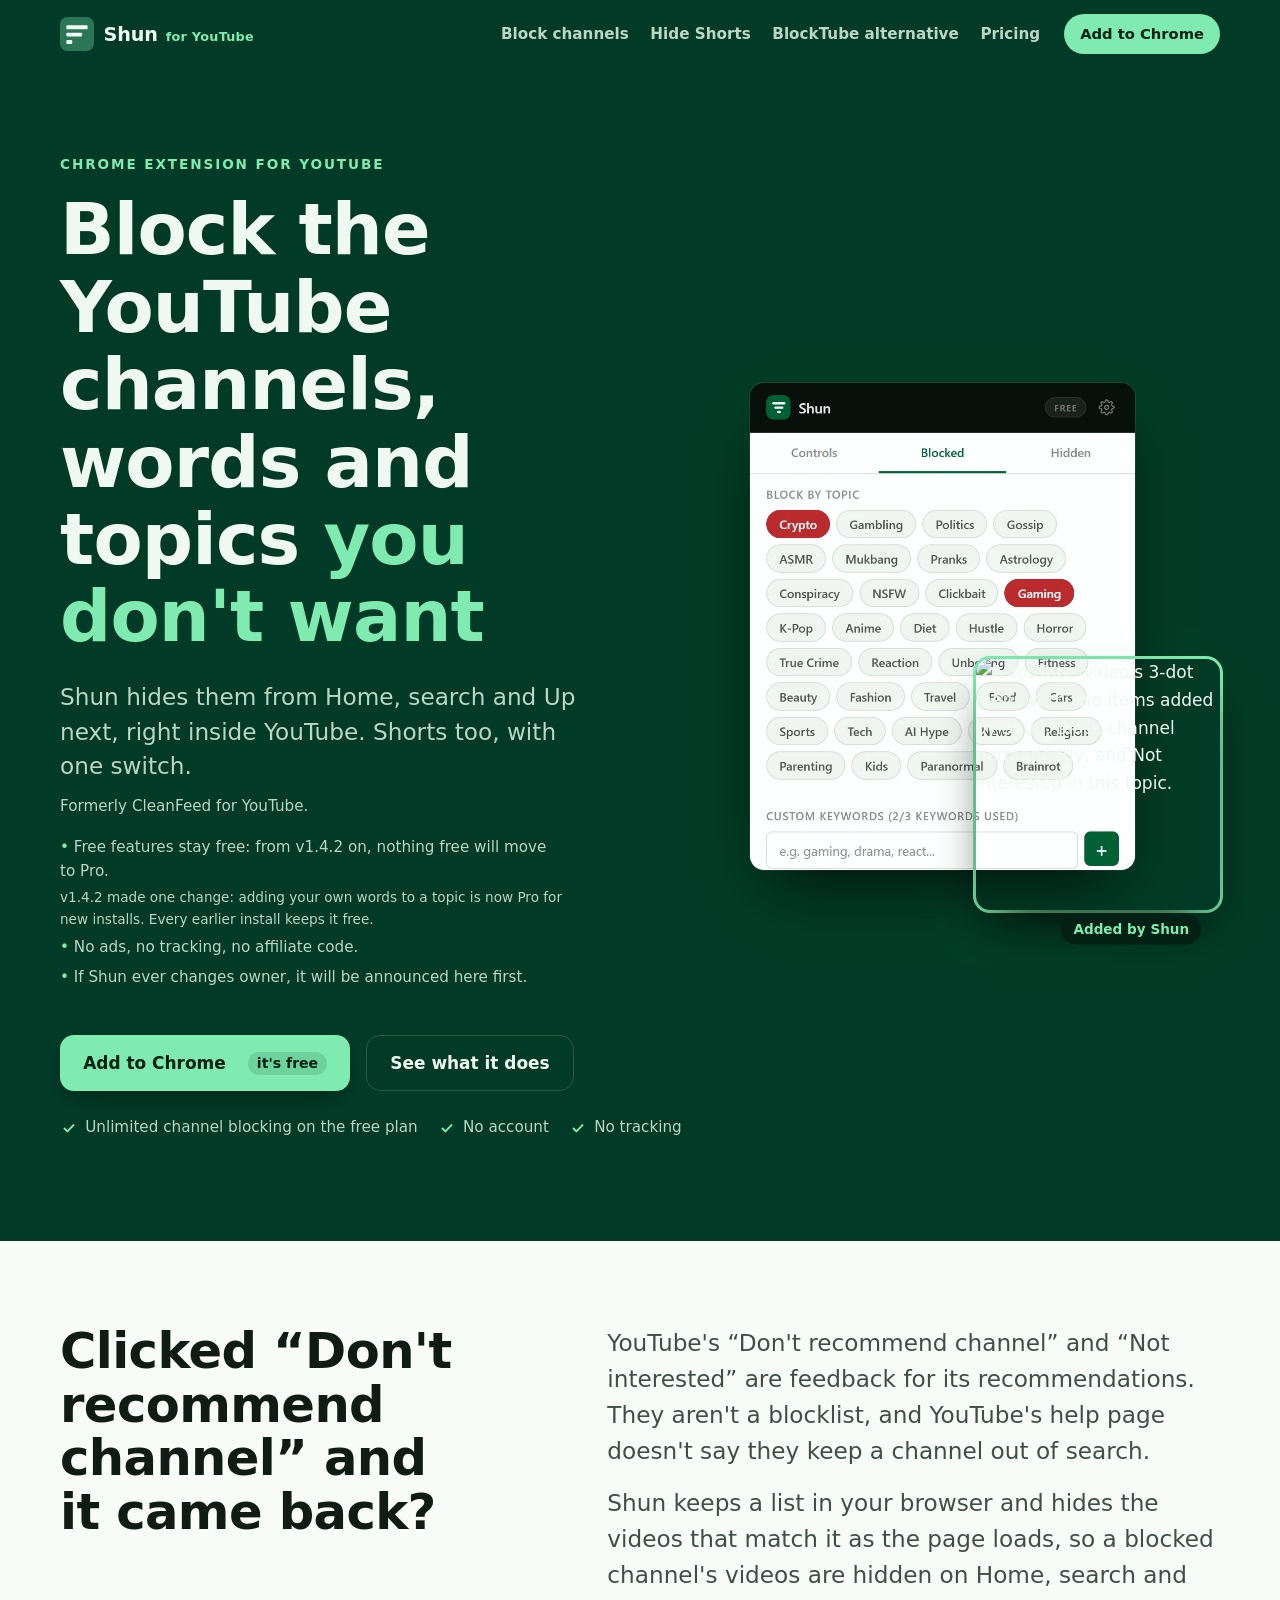
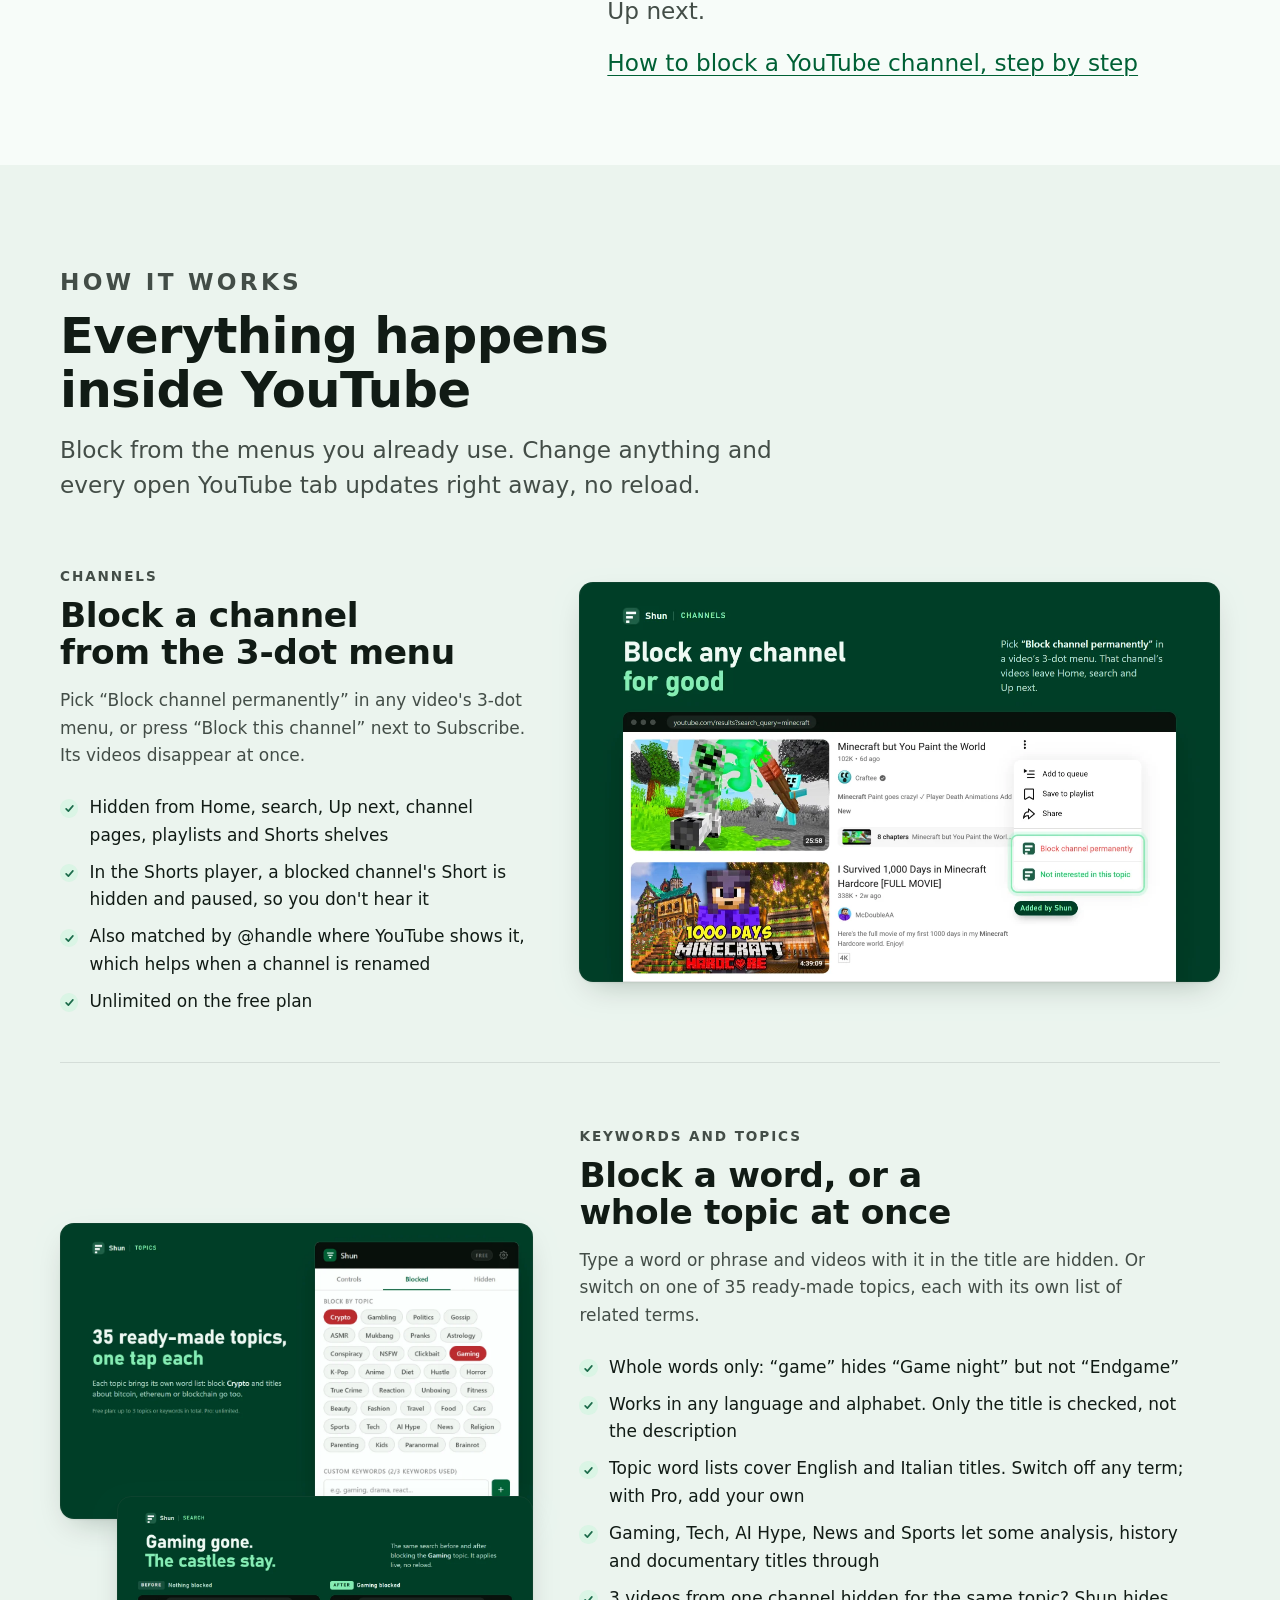
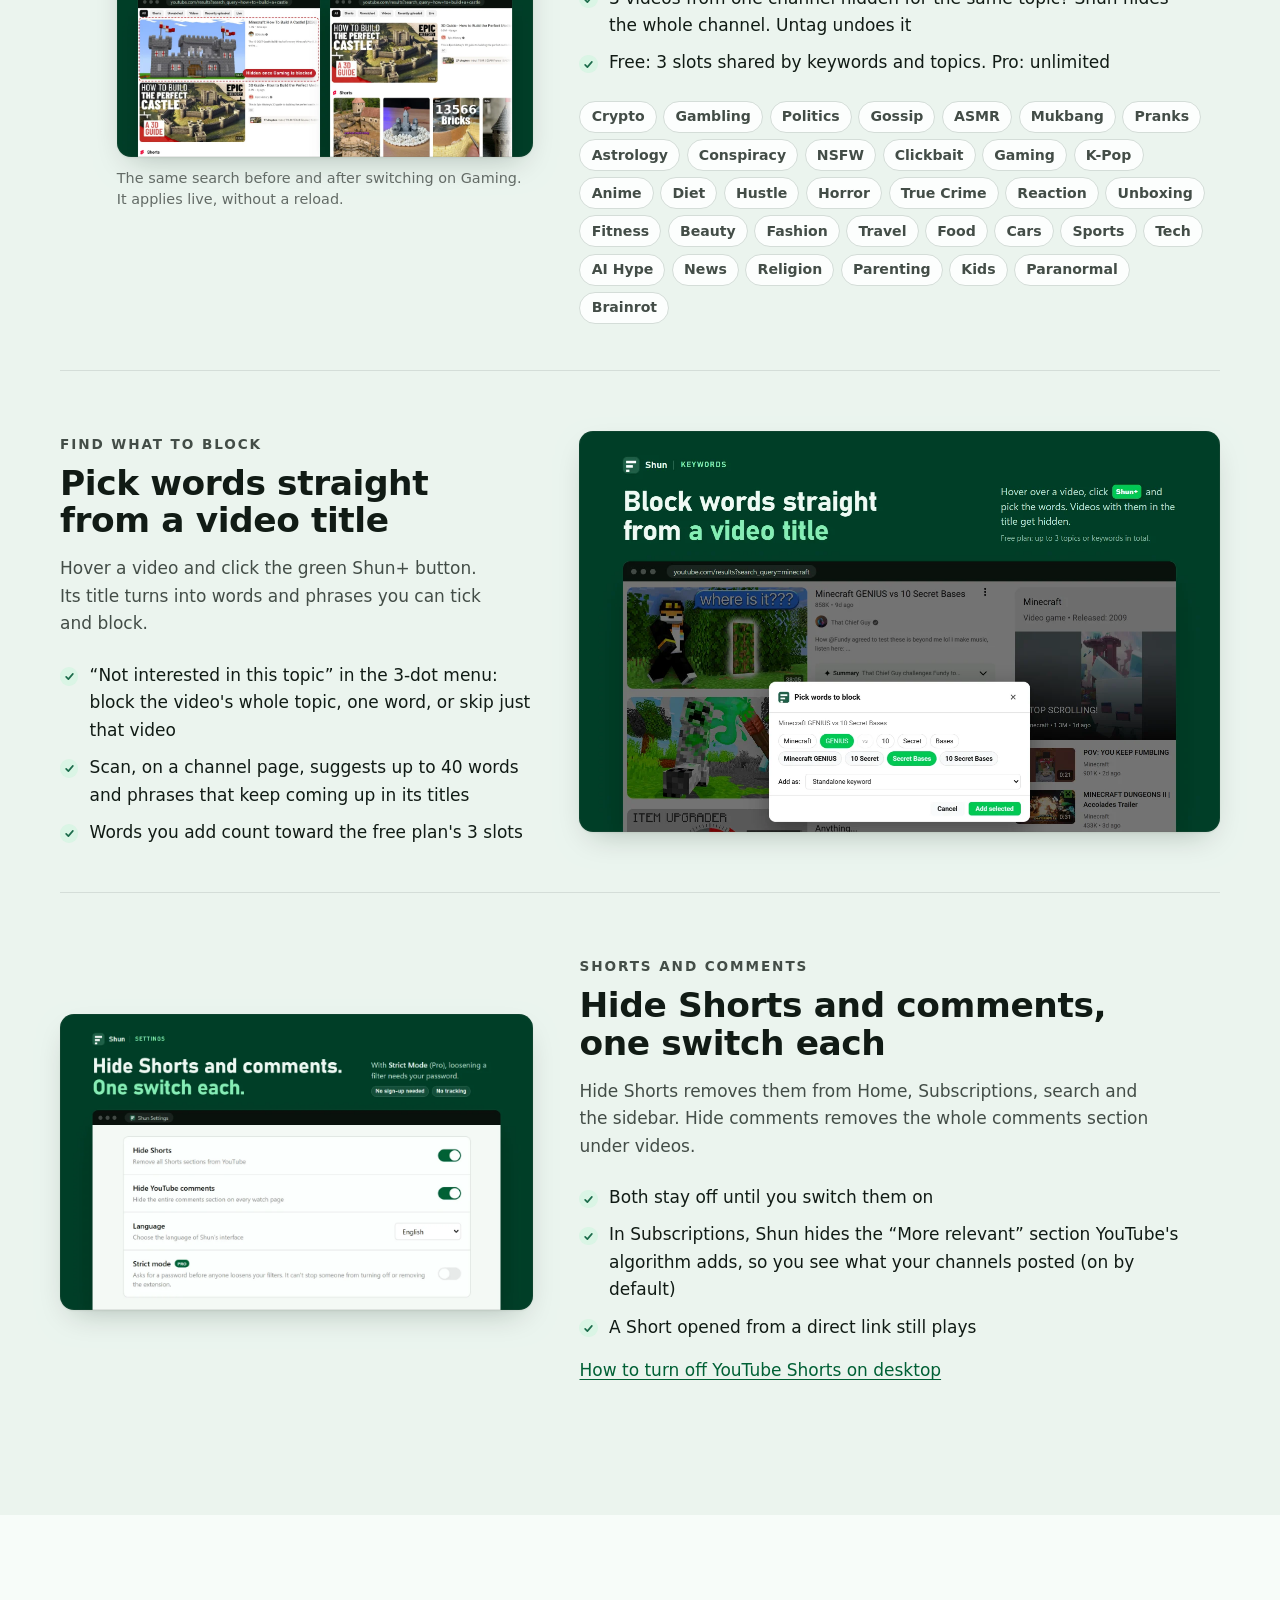
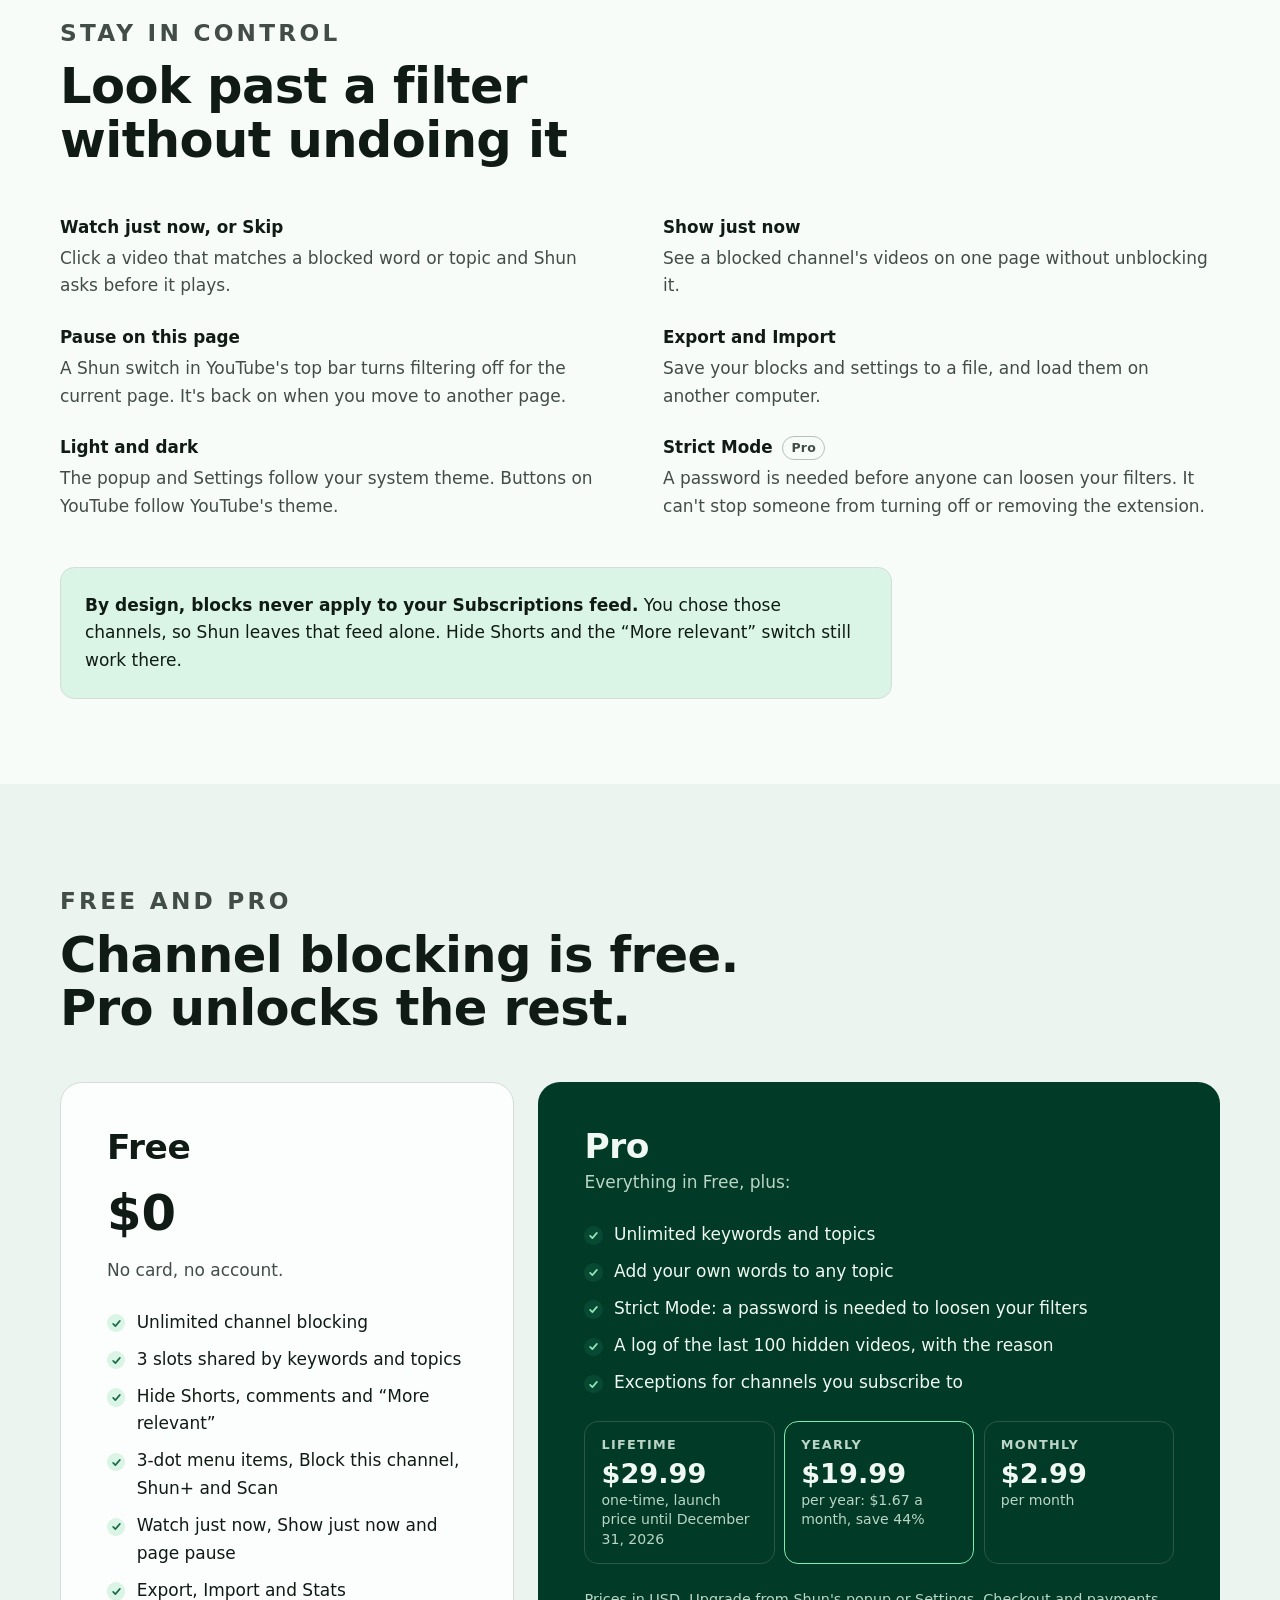
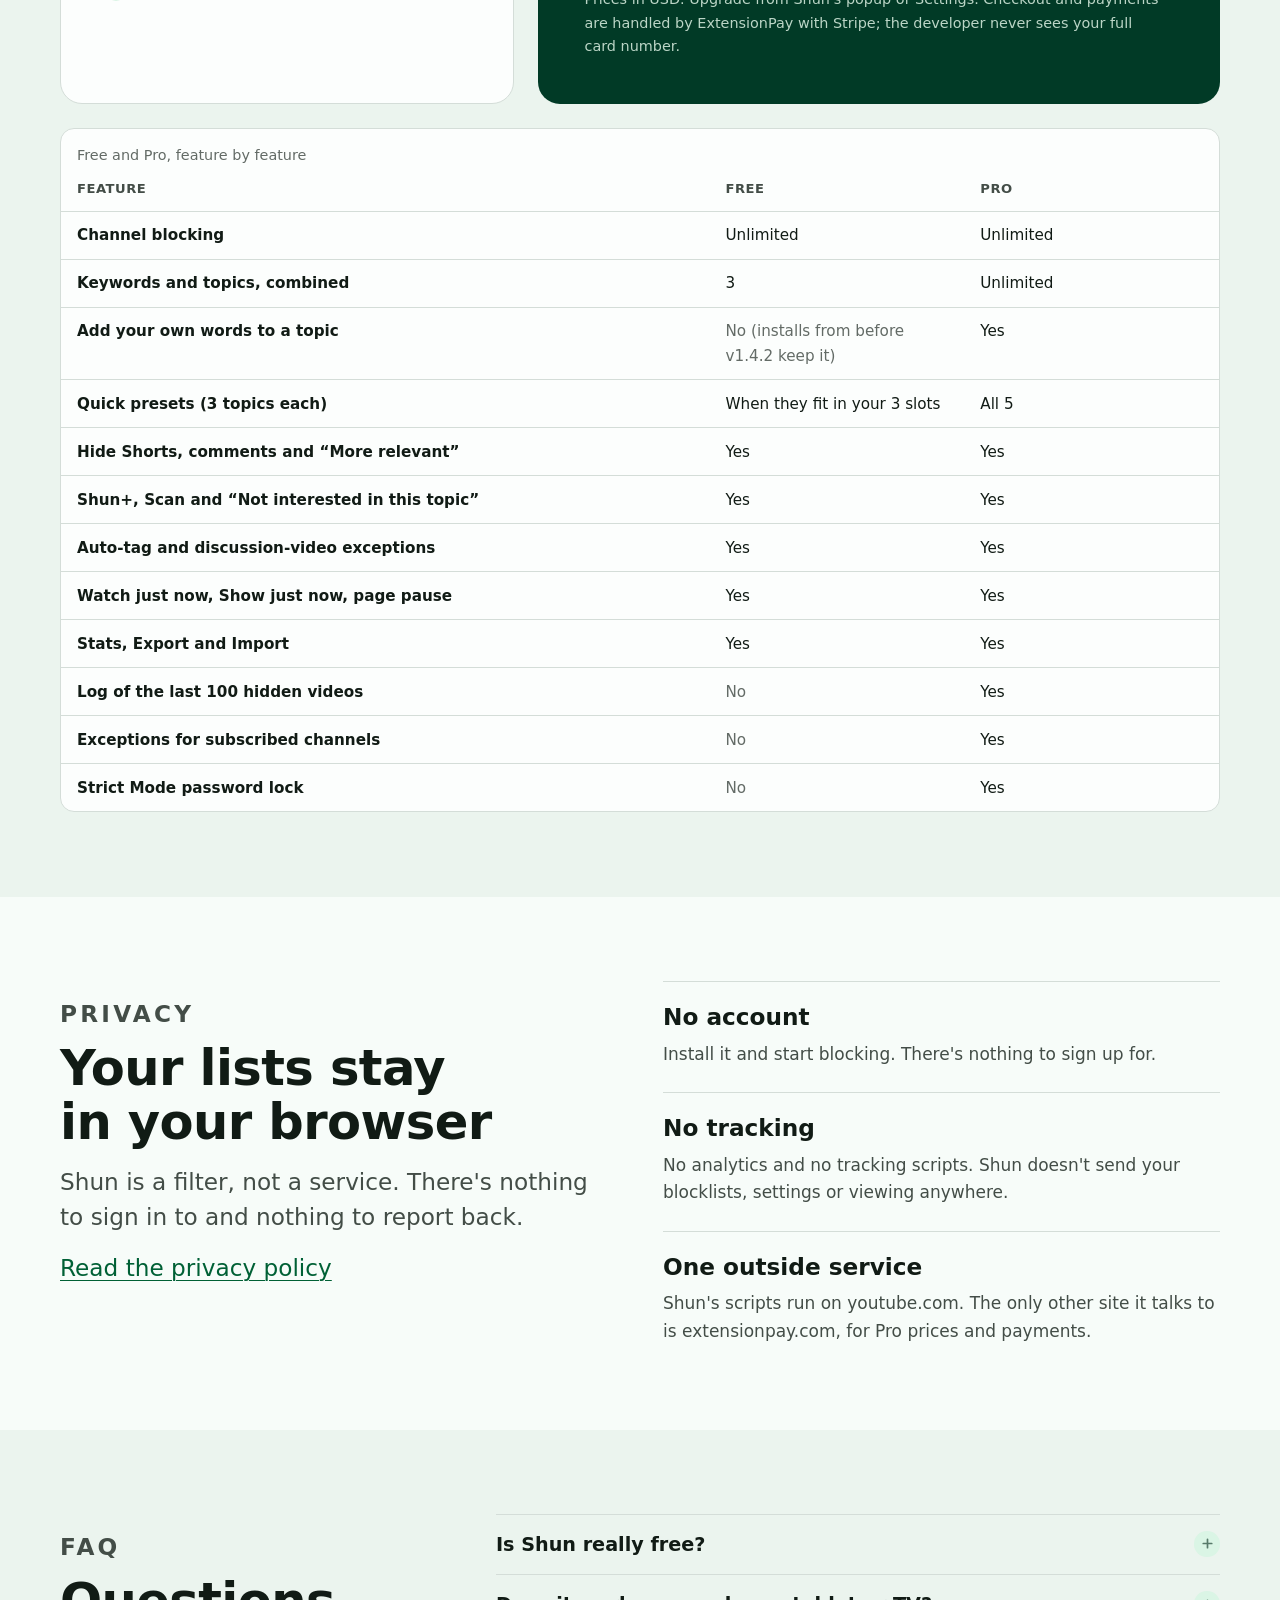
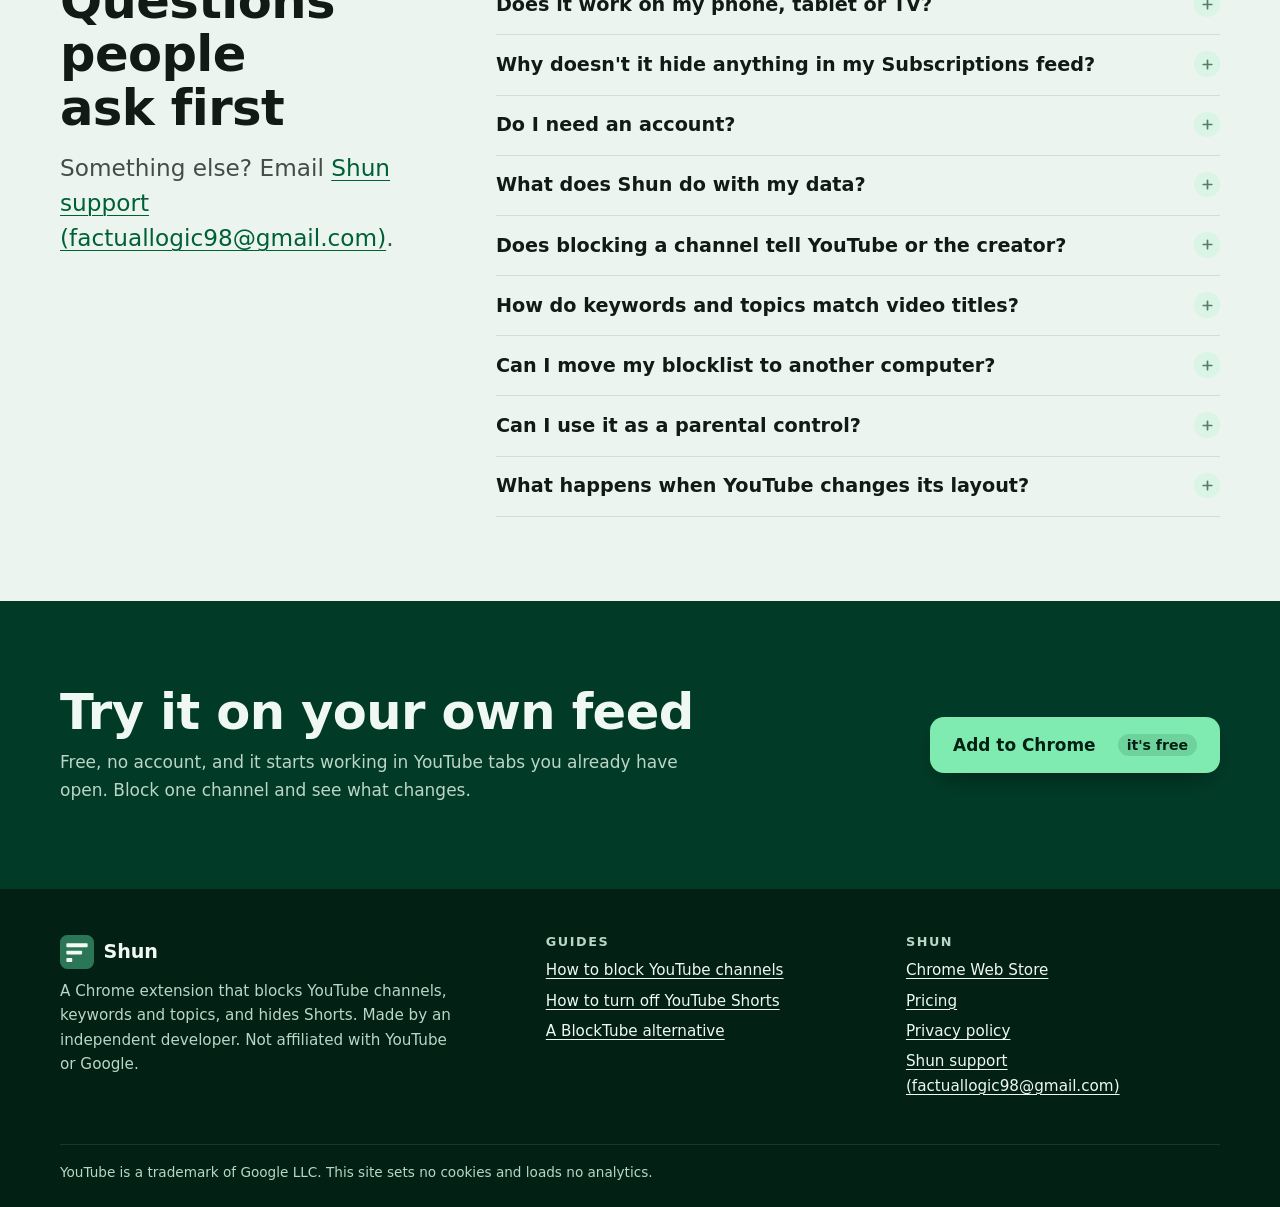
==== commit a1e0678f: "site: support contact is Shun support (factuallogic98@gmail.com)" ====
--- a/index.html
+++ b/index.html
@@ -80,7 +80,7 @@
       { "@type": "Question", "name": "How do keywords and topics match video titles?", "acceptedAnswer": { "@type": "Answer", "text": "Keywords match whole words in a video's title, in any language and alphabet: blocking \"game\" hides \"Game night\" but not \"Endgame\". Only the title is checked, not the description. A topic is a ready-made word list: turn on Crypto and titles with words like bitcoin or blockchain go too. Topic lists cover English and Italian words, and you can switch off any term; with Pro, add your own." } },
       { "@type": "Question", "name": "Can I move my blocklist to another computer?", "acceptedAnswer": { "@type": "Answer", "text": "Yes, with Export and Import in Shun's Settings. Export saves your blocks and settings to a JSON file, and Import loads that file on the other computer." } },
       { "@type": "Question", "name": "Can I use Shun as a parental control?", "acceptedAnswer": { "@type": "Answer", "text": "Only loosely. Strict Mode (Pro) asks for a password before anyone can unblock channels, remove keywords or turn off Hide Shorts. It can't stop someone with access to Chrome's extension settings from turning Shun off or removing it, so it isn't a full parental-control tool." } },
-      { "@type": "Question", "name": "What happens when YouTube changes its layout?", "acceptedAnswer": { "@type": "Answer", "text": "Something may slip through for a while. Shun works on YouTube's pages, and YouTube changes them often, which can break any extension like it until an update ships. If you spot a problem, use Report a Bug in Shun's Settings or email shun.support@gmail.com." } }
+      { "@type": "Question", "name": "What happens when YouTube changes its layout?", "acceptedAnswer": { "@type": "Answer", "text": "Something may slip through for a while. Shun works on YouTube's pages, and YouTube changes them often, which can break any extension like it until an update ships. If you spot a problem, use Report a Bug in Shun's Settings or email factuallogic98@gmail.com." } }
     ]
   }
   </script>
@@ -370,7 +370,7 @@
         <div class="section-head">
           <p class="eyebrow">FAQ</p>
           <h2 id="faq-title">Questions people ask first</h2>
-          <p>Something else? Email <a href="mailto:shun.support@gmail.com">shun.support@gmail.com</a>.</p>
+          <p>Something else? Email <a href="mailto:factuallogic98@gmail.com">Shun support (factuallogic98@gmail.com)</a>.</p>
         </div>
         <div class="faq-list">
           <details>
@@ -411,7 +411,7 @@
           </details>
           <details>
             <summary>What happens when YouTube changes its layout?</summary>
-            <div class="faq-answer"><p>Something may slip through for a while. Shun works on YouTube's pages, and YouTube changes them often, which can break any extension like it until an update ships. If you spot a problem, use Report a Bug in Shun's Settings or email <a href="mailto:shun.support@gmail.com">shun.support@gmail.com</a>.</p></div>
+            <div class="faq-answer"><p>Something may slip through for a while. Shun works on YouTube's pages, and YouTube changes them often, which can break any extension like it until an update ships. If you spot a problem, use Report a Bug in Shun's Settings or email <a href="mailto:factuallogic98@gmail.com">Shun support (factuallogic98@gmail.com)</a>.</p></div>
           </details>
         </div>
       </div>
@@ -452,7 +452,7 @@
             <li><a href="https://chromewebstore.google.com/detail/cleanfeed-for-youtube-blo/iikgdocegpniapcigmmgcnacfojmmnnd?utm_source=website&amp;utm_campaign=site">Chrome Web Store</a></li>
             <li><a href="./#pricing">Pricing</a></li>
             <li><a href="privacy-policy.html">Privacy policy</a></li>
-            <li><a href="mailto:shun.support@gmail.com">shun.support@gmail.com</a></li>
+            <li><a href="mailto:factuallogic98@gmail.com">Shun support (factuallogic98@gmail.com)</a></li>
           </ul>
         </div>
       </div>
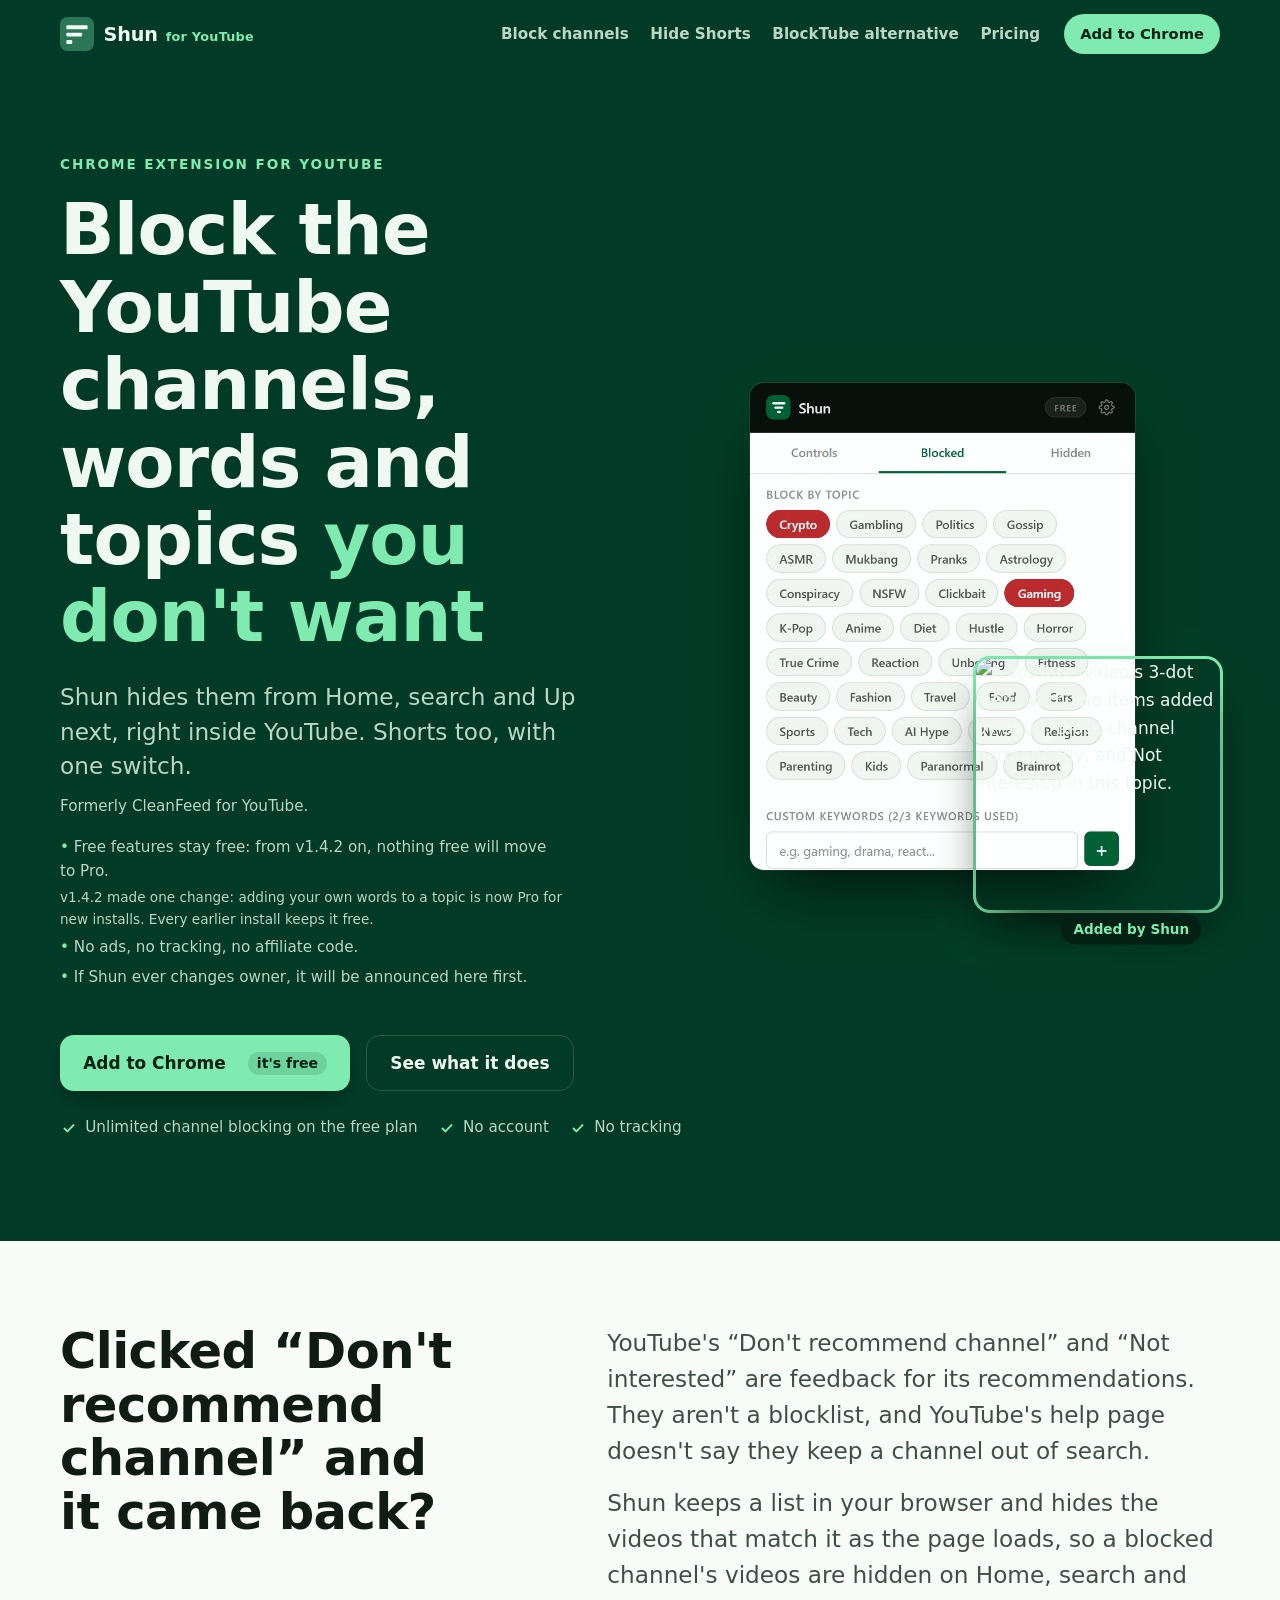
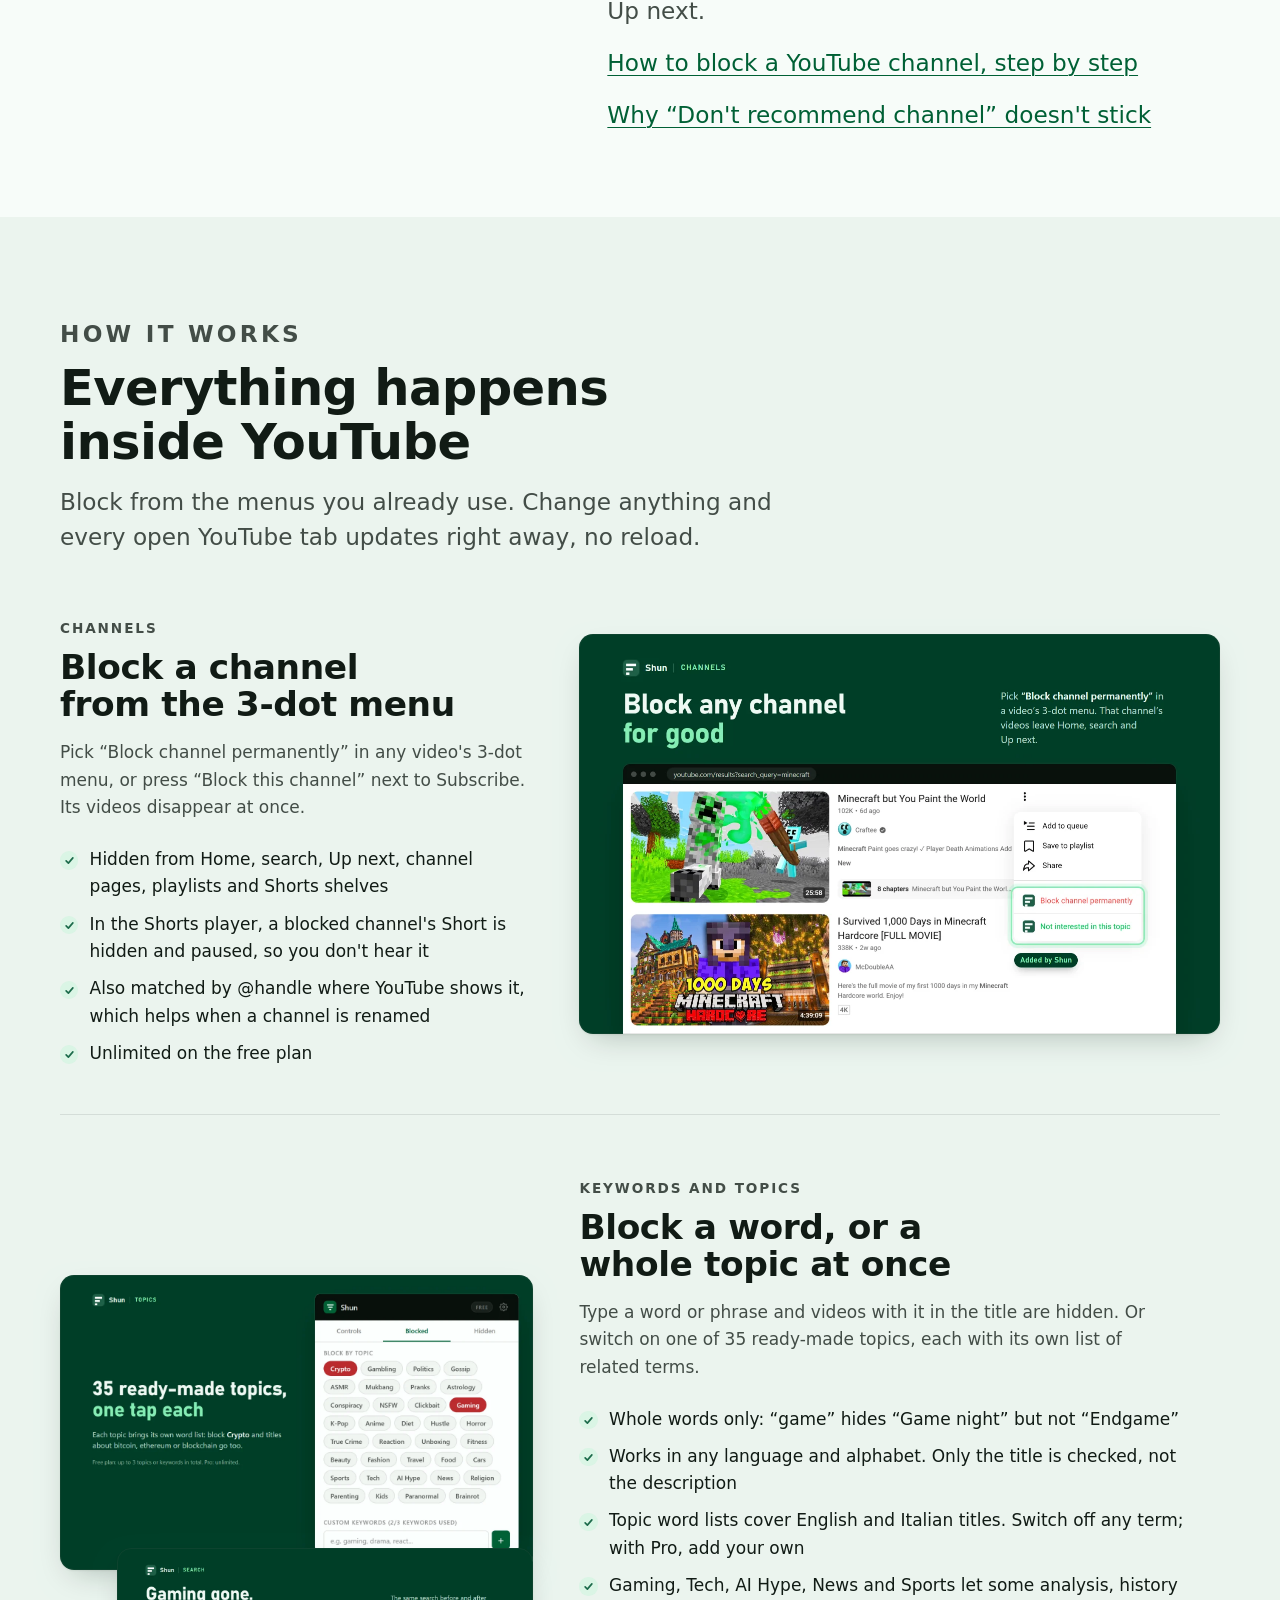
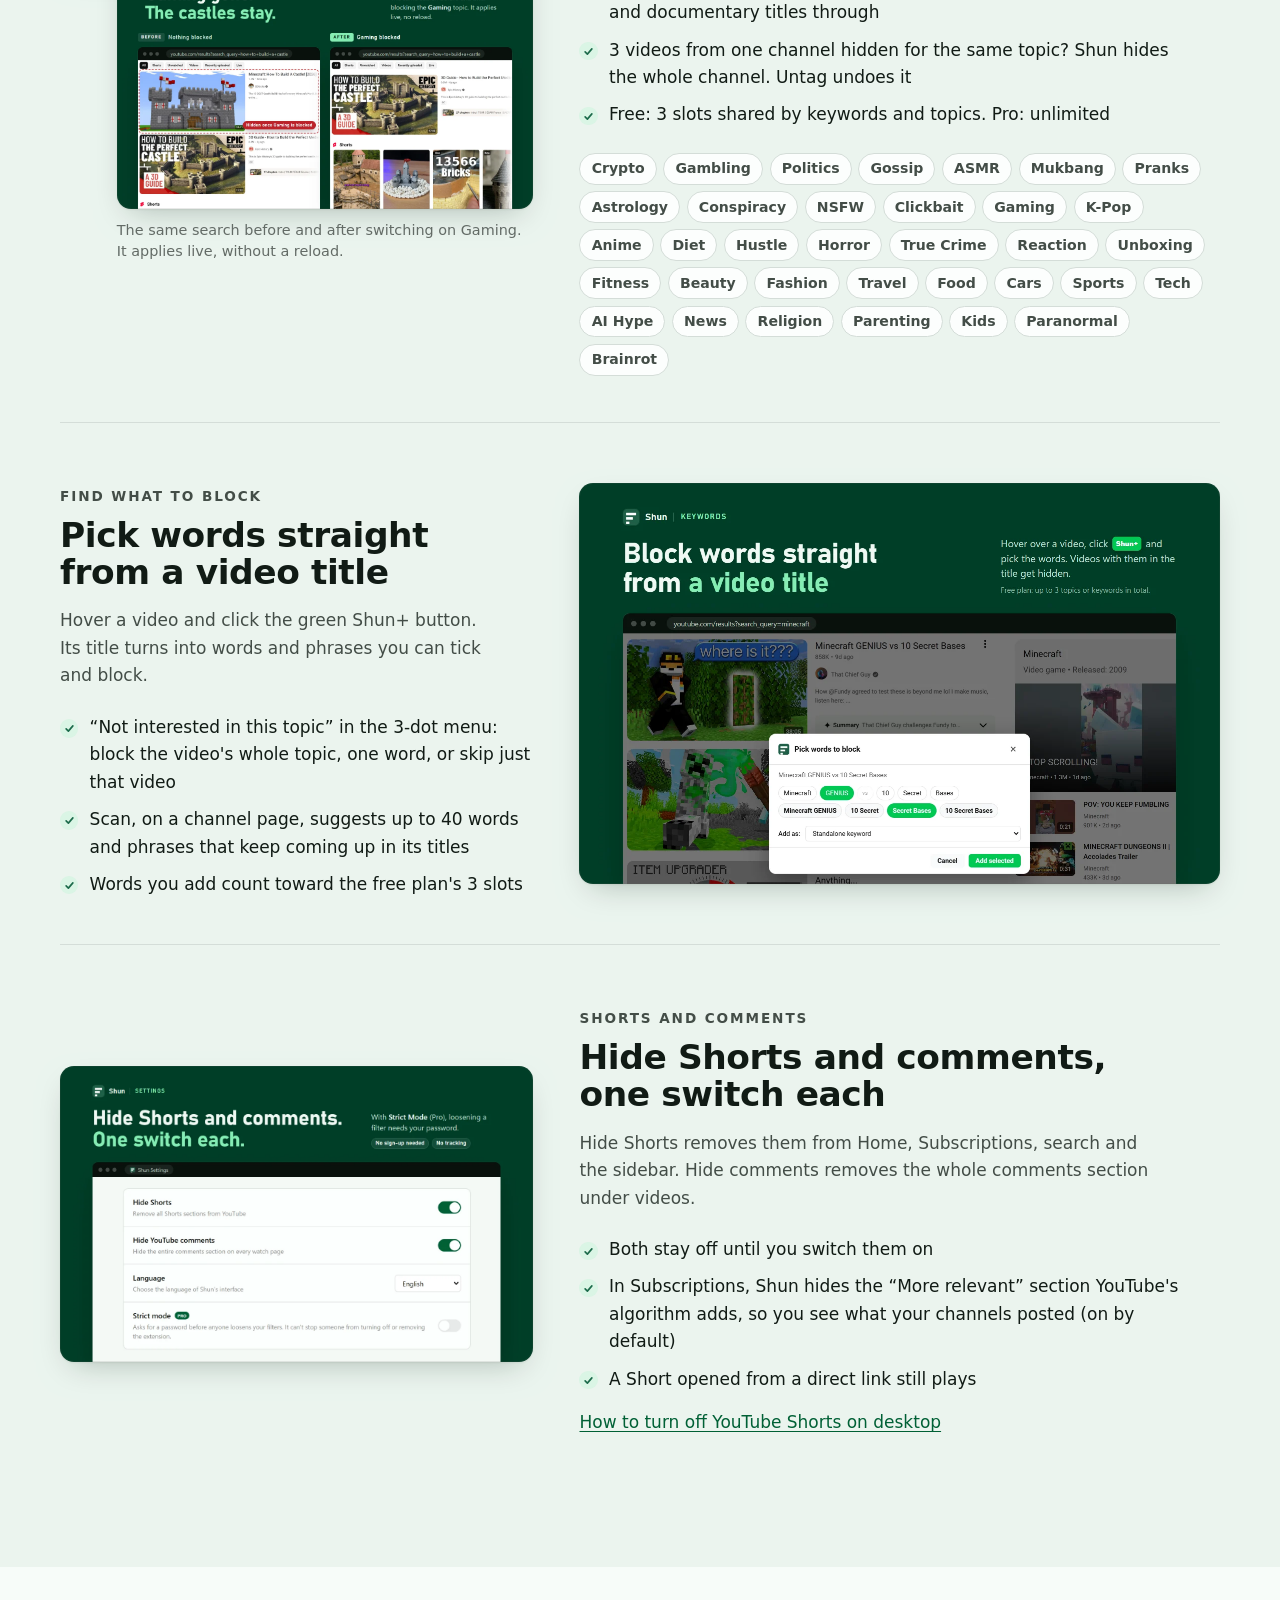
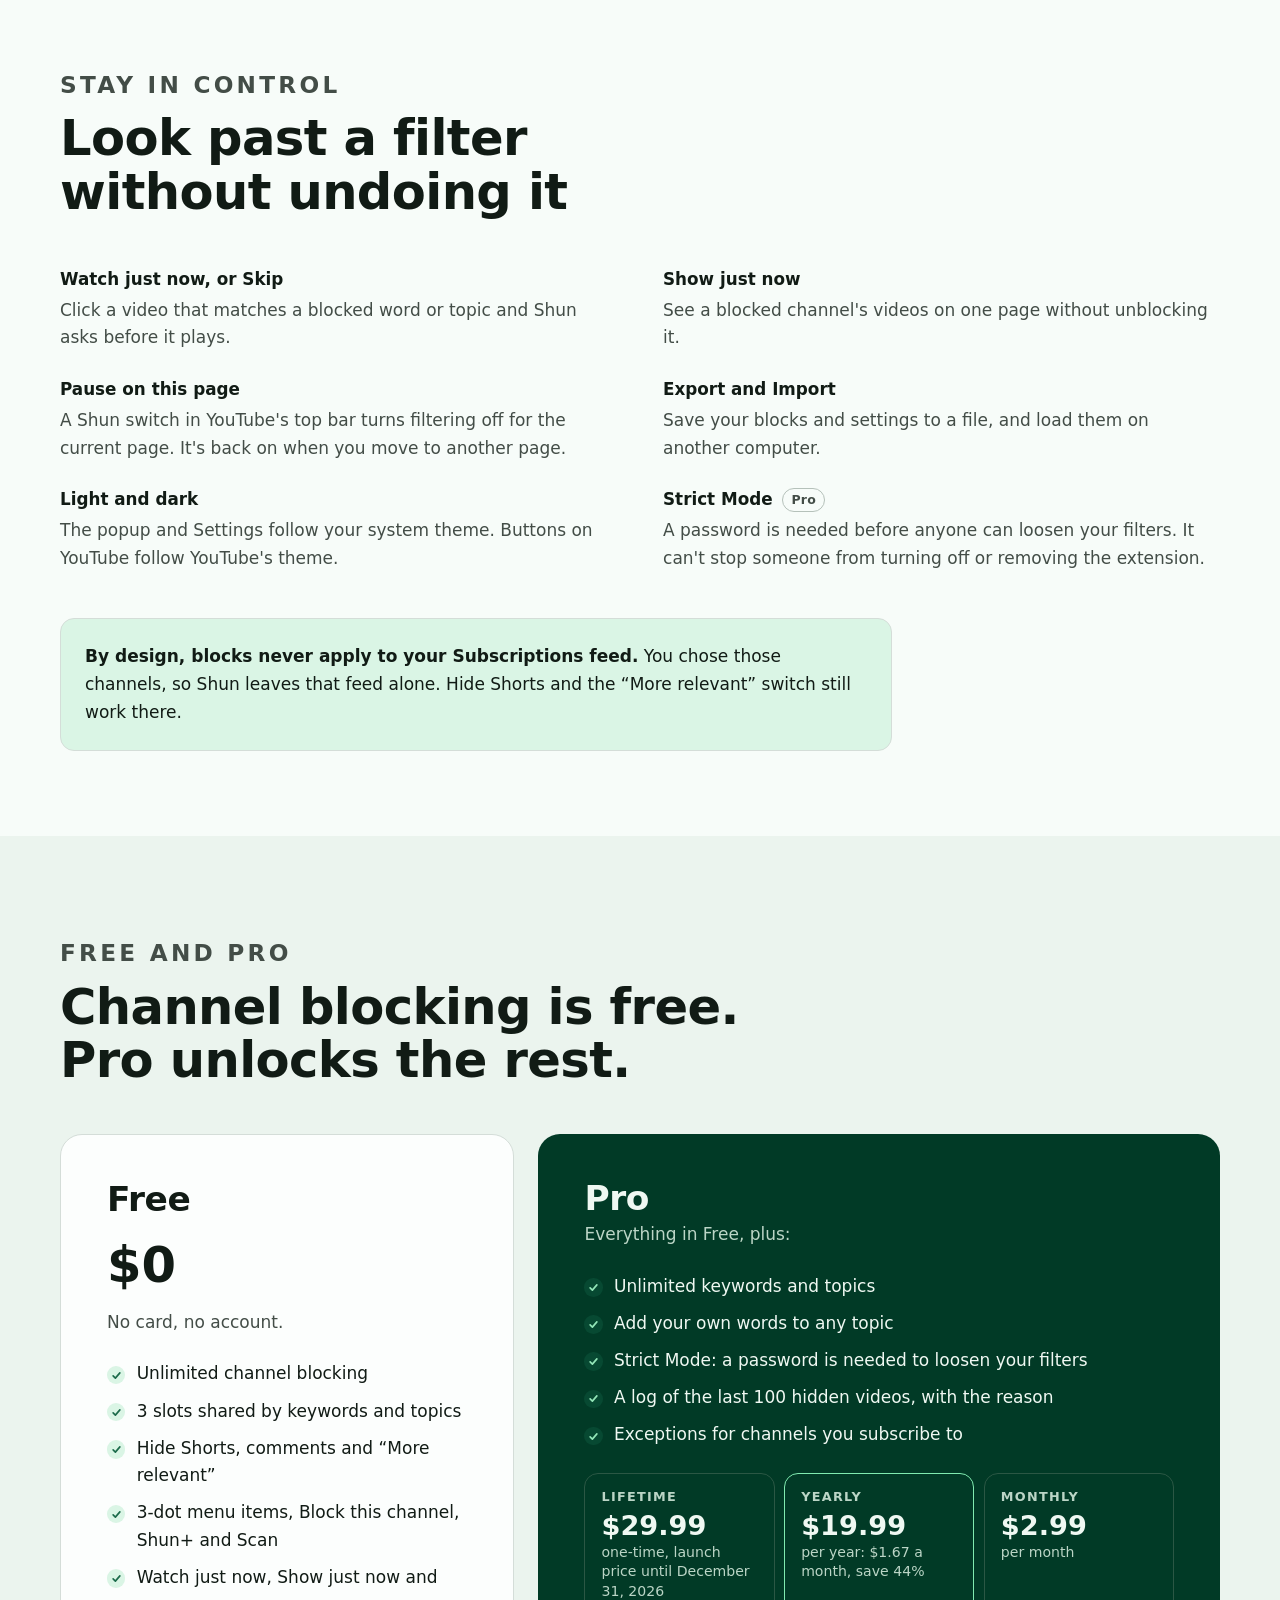
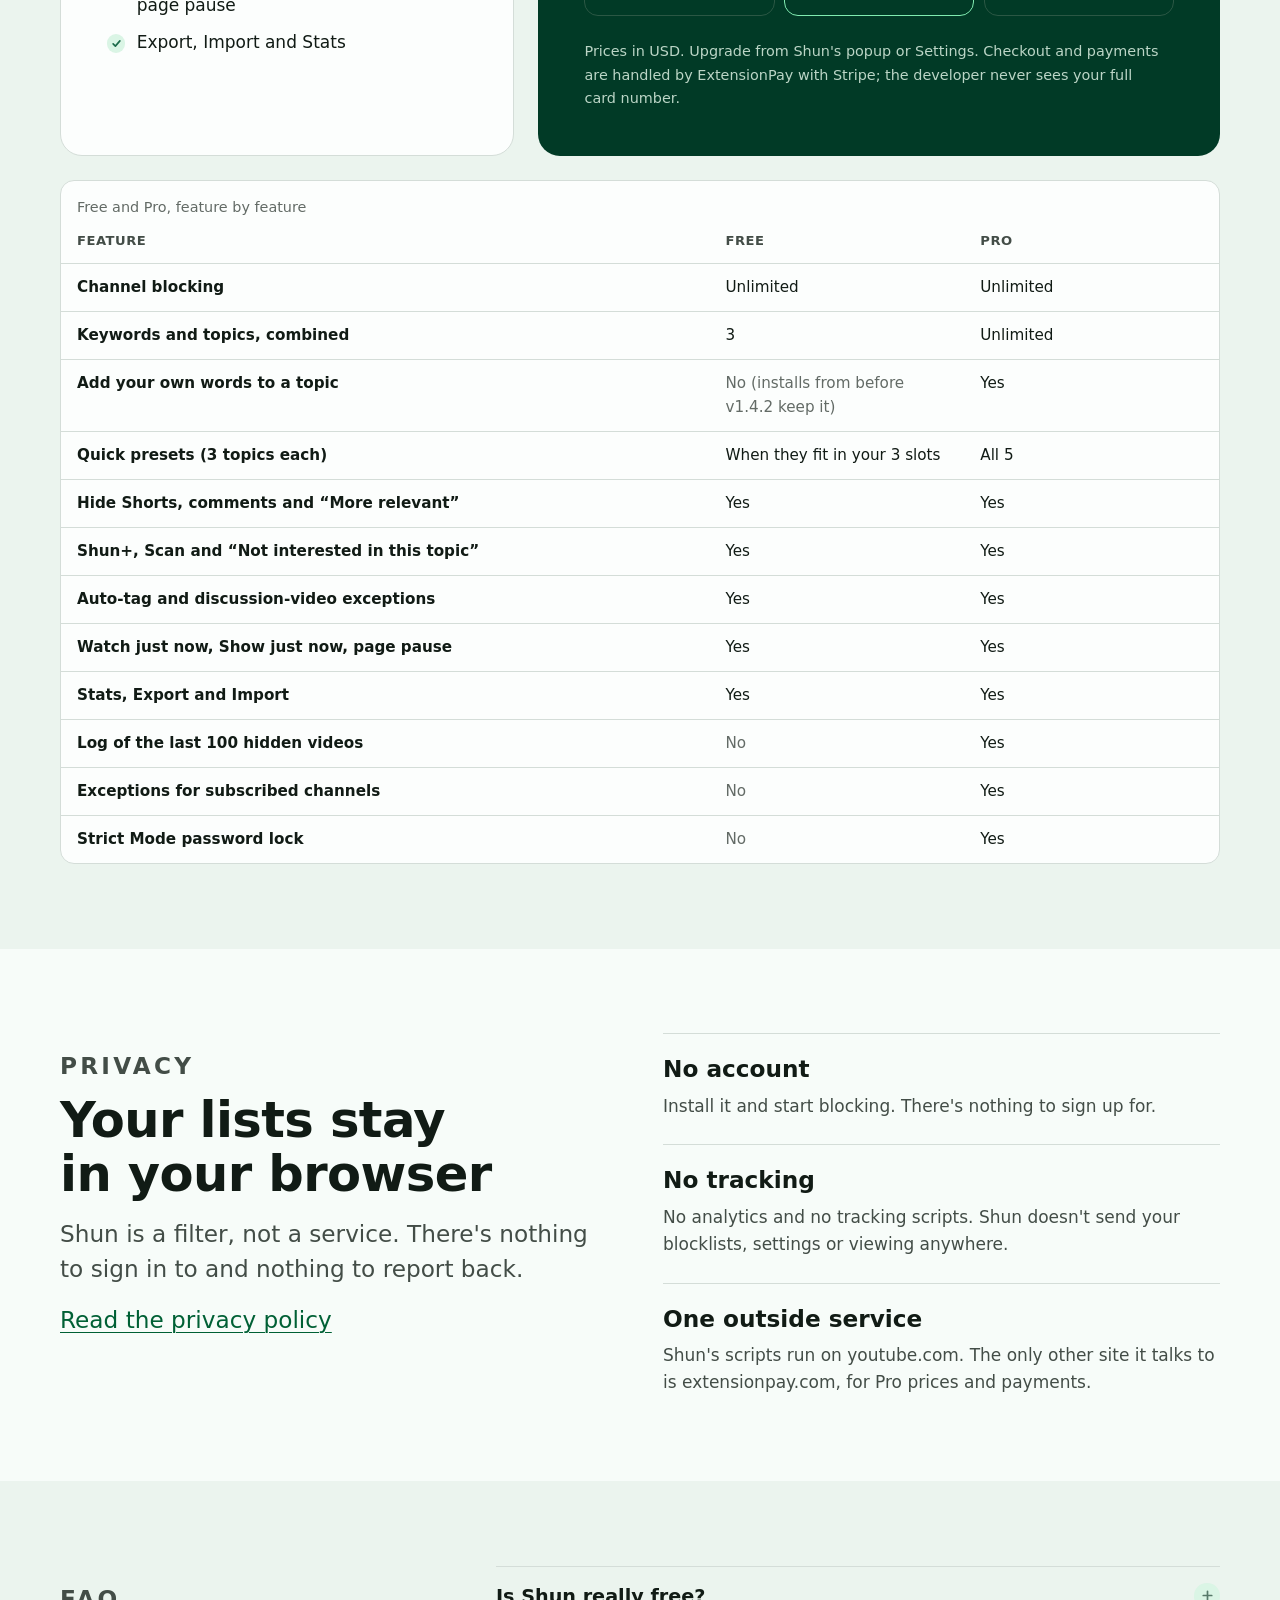
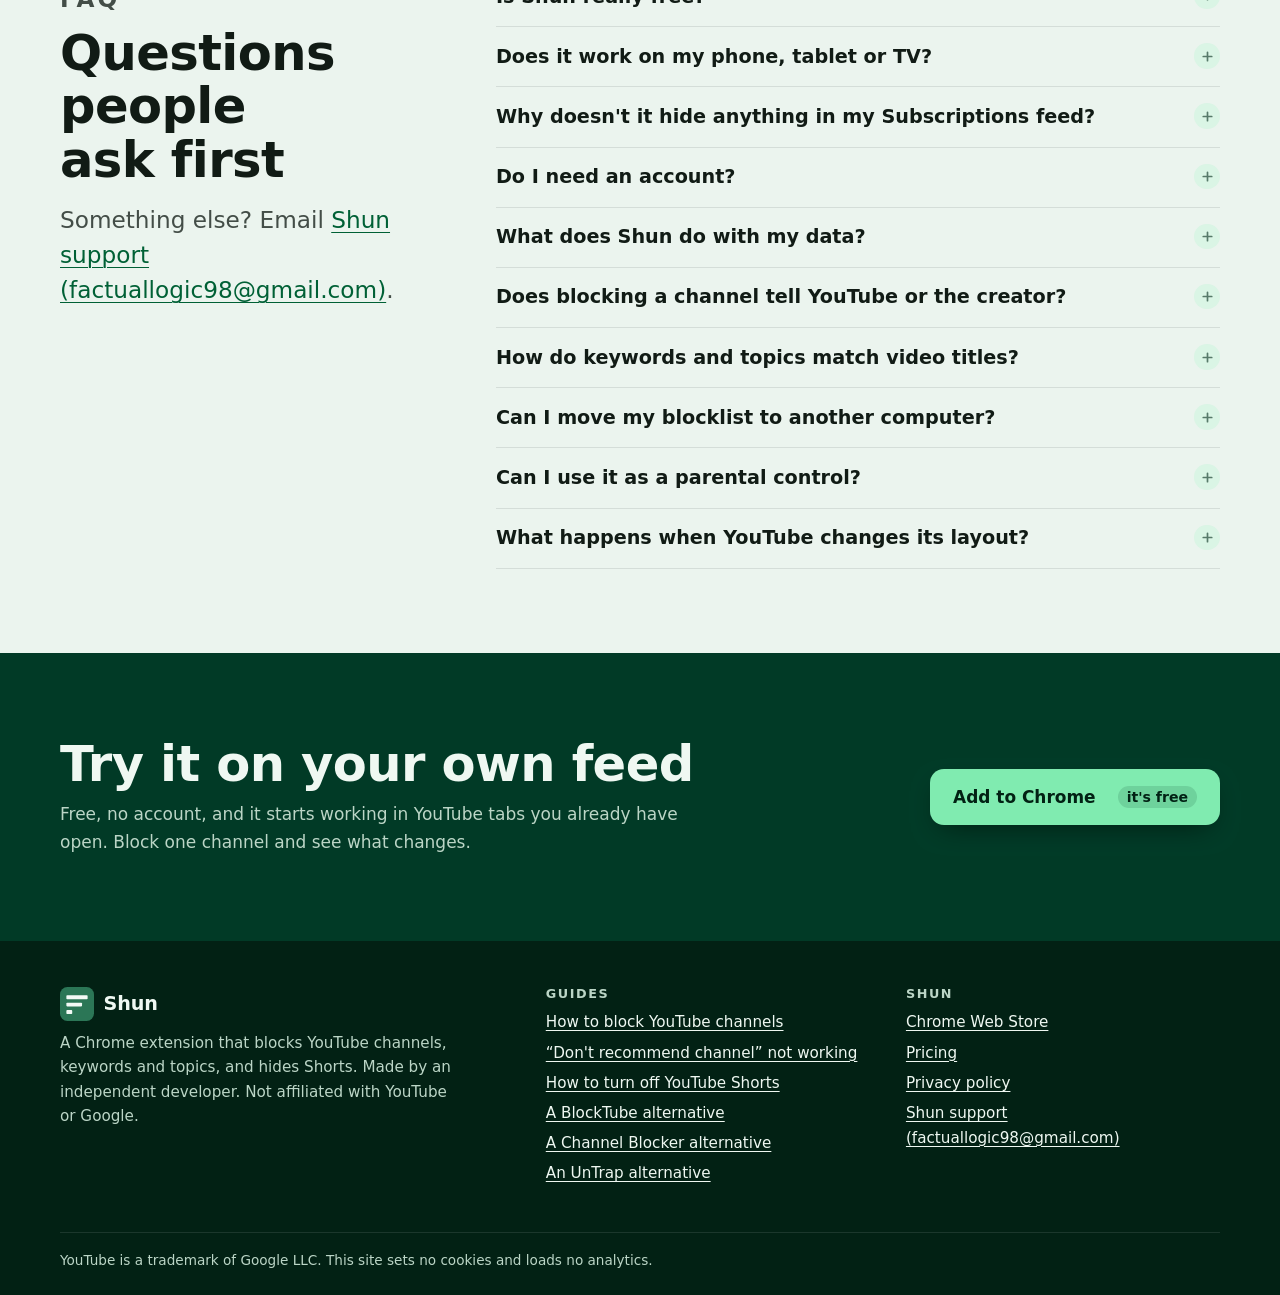
==== commit 3b73562f: "site: three new guides" ====
--- a/index.html
+++ b/index.html
@@ -146,6 +146,7 @@
           <p>YouTube's “Don't recommend channel” and “Not interested” are feedback for its recommendations. They aren't a blocklist, and YouTube's help page doesn't say they keep a channel out of search.</p>
           <p>Shun keeps a list in your browser and hides the videos that match it as the page loads, so a blocked channel's videos are hidden on Home, search and Up next.</p>
           <p><a href="how-to-block-youtube-channels.html">How to block a YouTube channel, step by step</a></p>
+          <p><a href="youtube-dont-recommend-channel-not-working.html">Why “Don't recommend channel” doesn't stick</a></p>
         </div>
       </div>
     </section>
@@ -442,8 +443,11 @@
           <h2>Guides</h2>
           <ul>
             <li><a href="how-to-block-youtube-channels.html">How to block YouTube channels</a></li>
+            <li><a href="youtube-dont-recommend-channel-not-working.html">“Don't recommend channel” not working</a></li>
             <li><a href="hide-youtube-shorts.html">How to turn off YouTube Shorts</a></li>
             <li><a href="blocktube-alternative.html">A BlockTube alternative</a></li>
+            <li><a href="channel-blocker-alternative.html">A Channel Blocker alternative</a></li>
+            <li><a href="untrap-alternative.html">An UnTrap alternative</a></li>
           </ul>
         </div>
         <div>
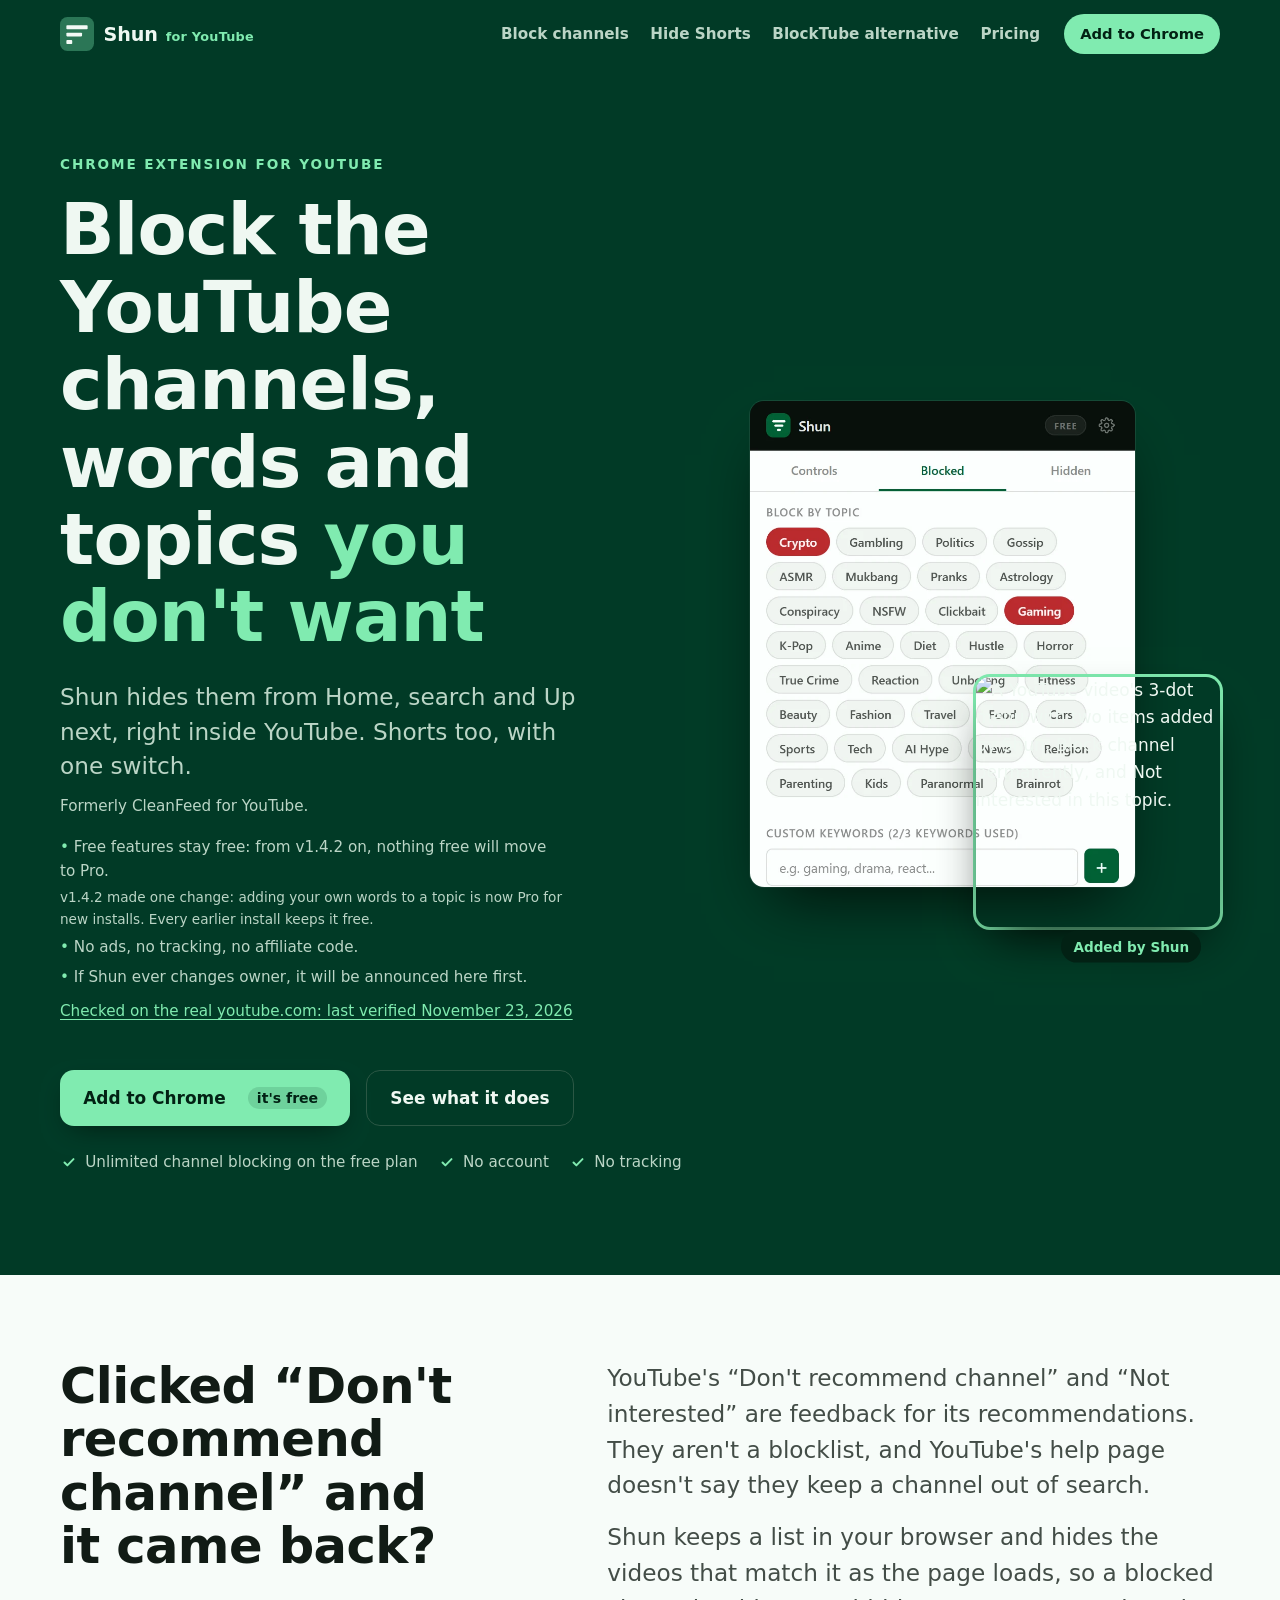
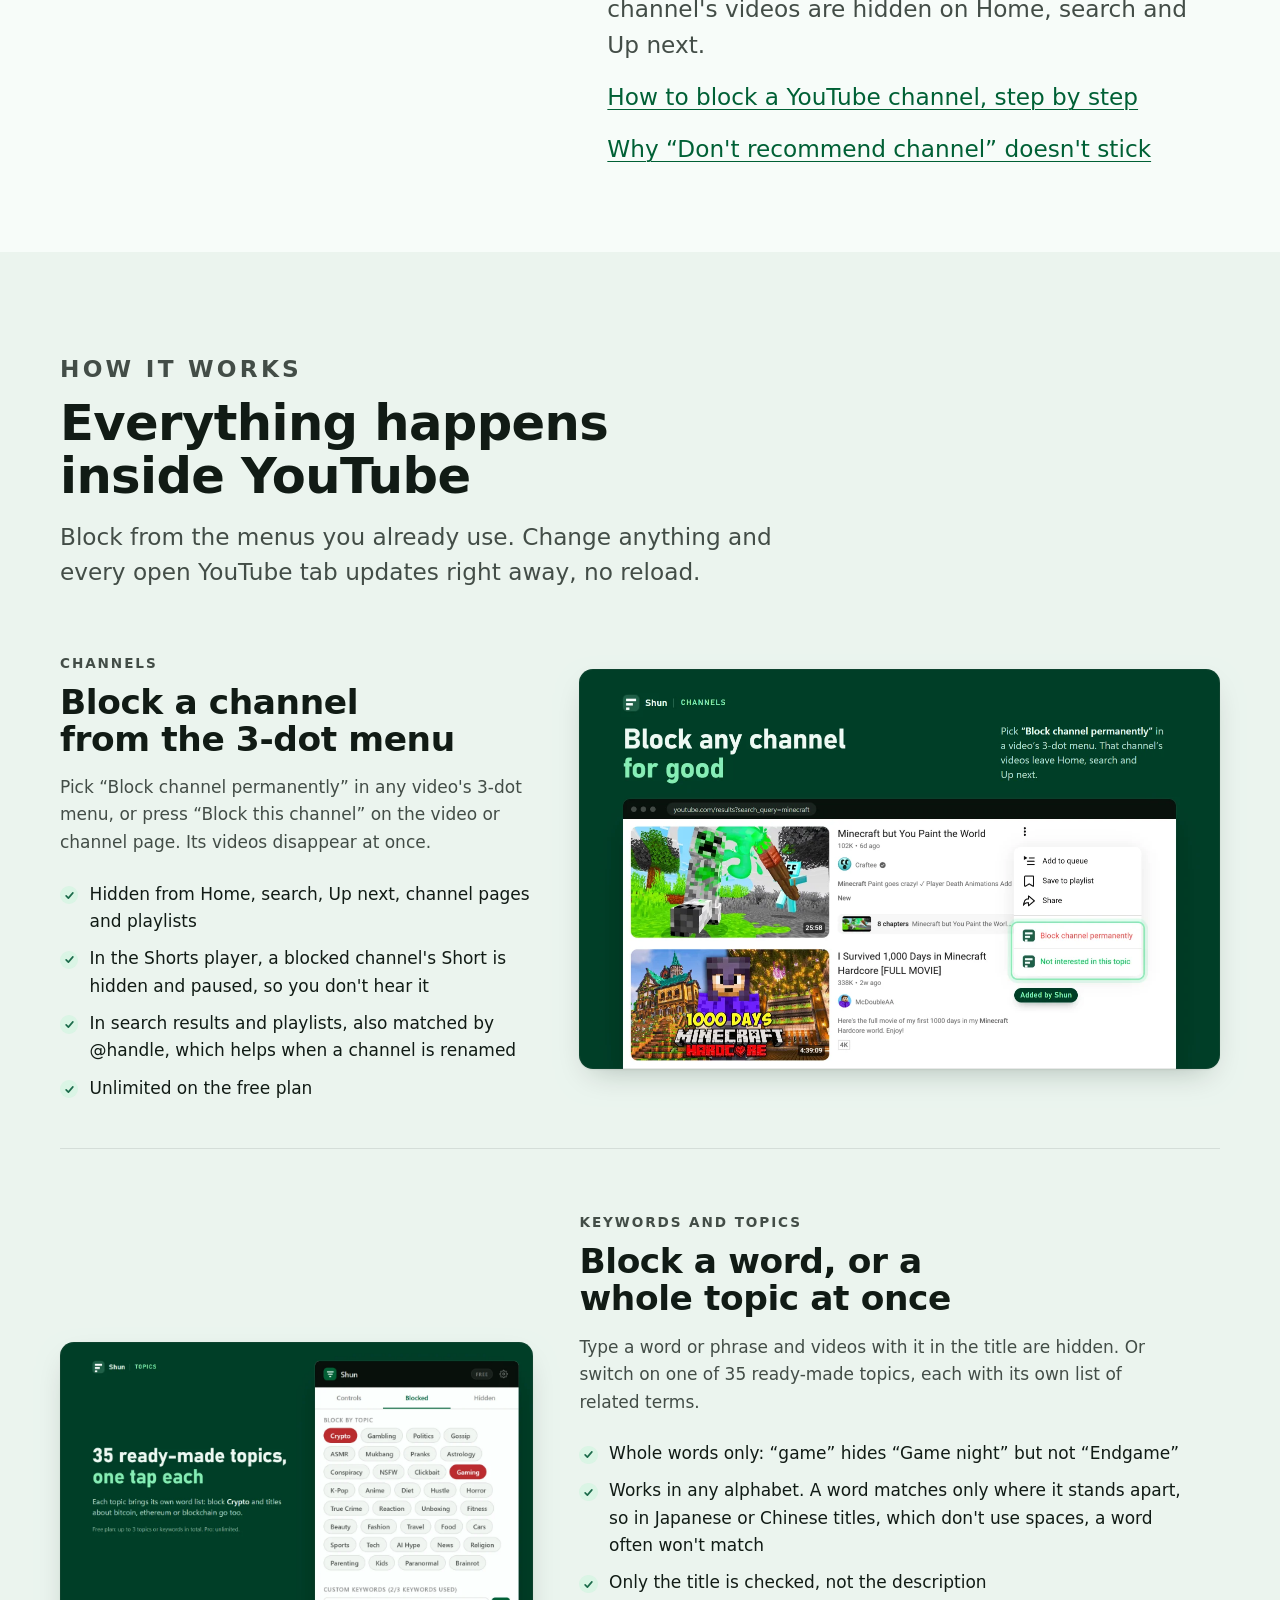
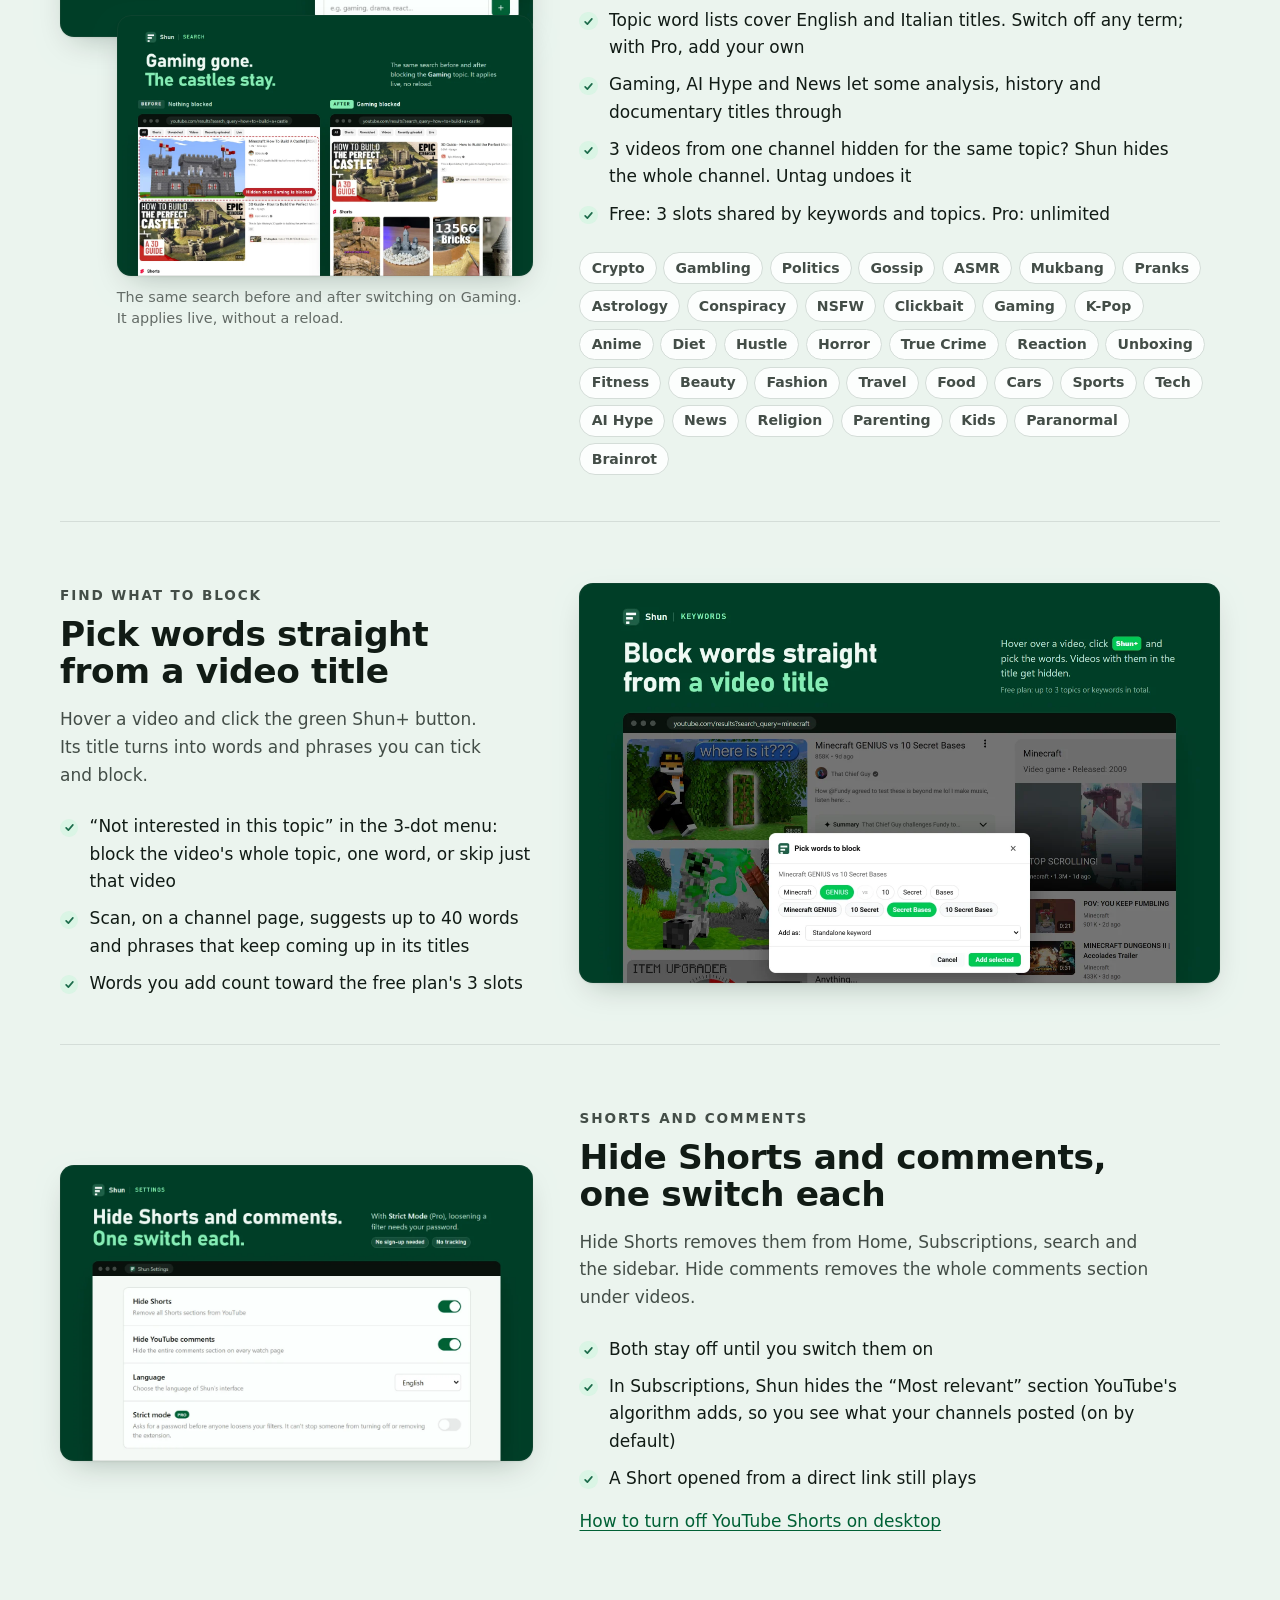
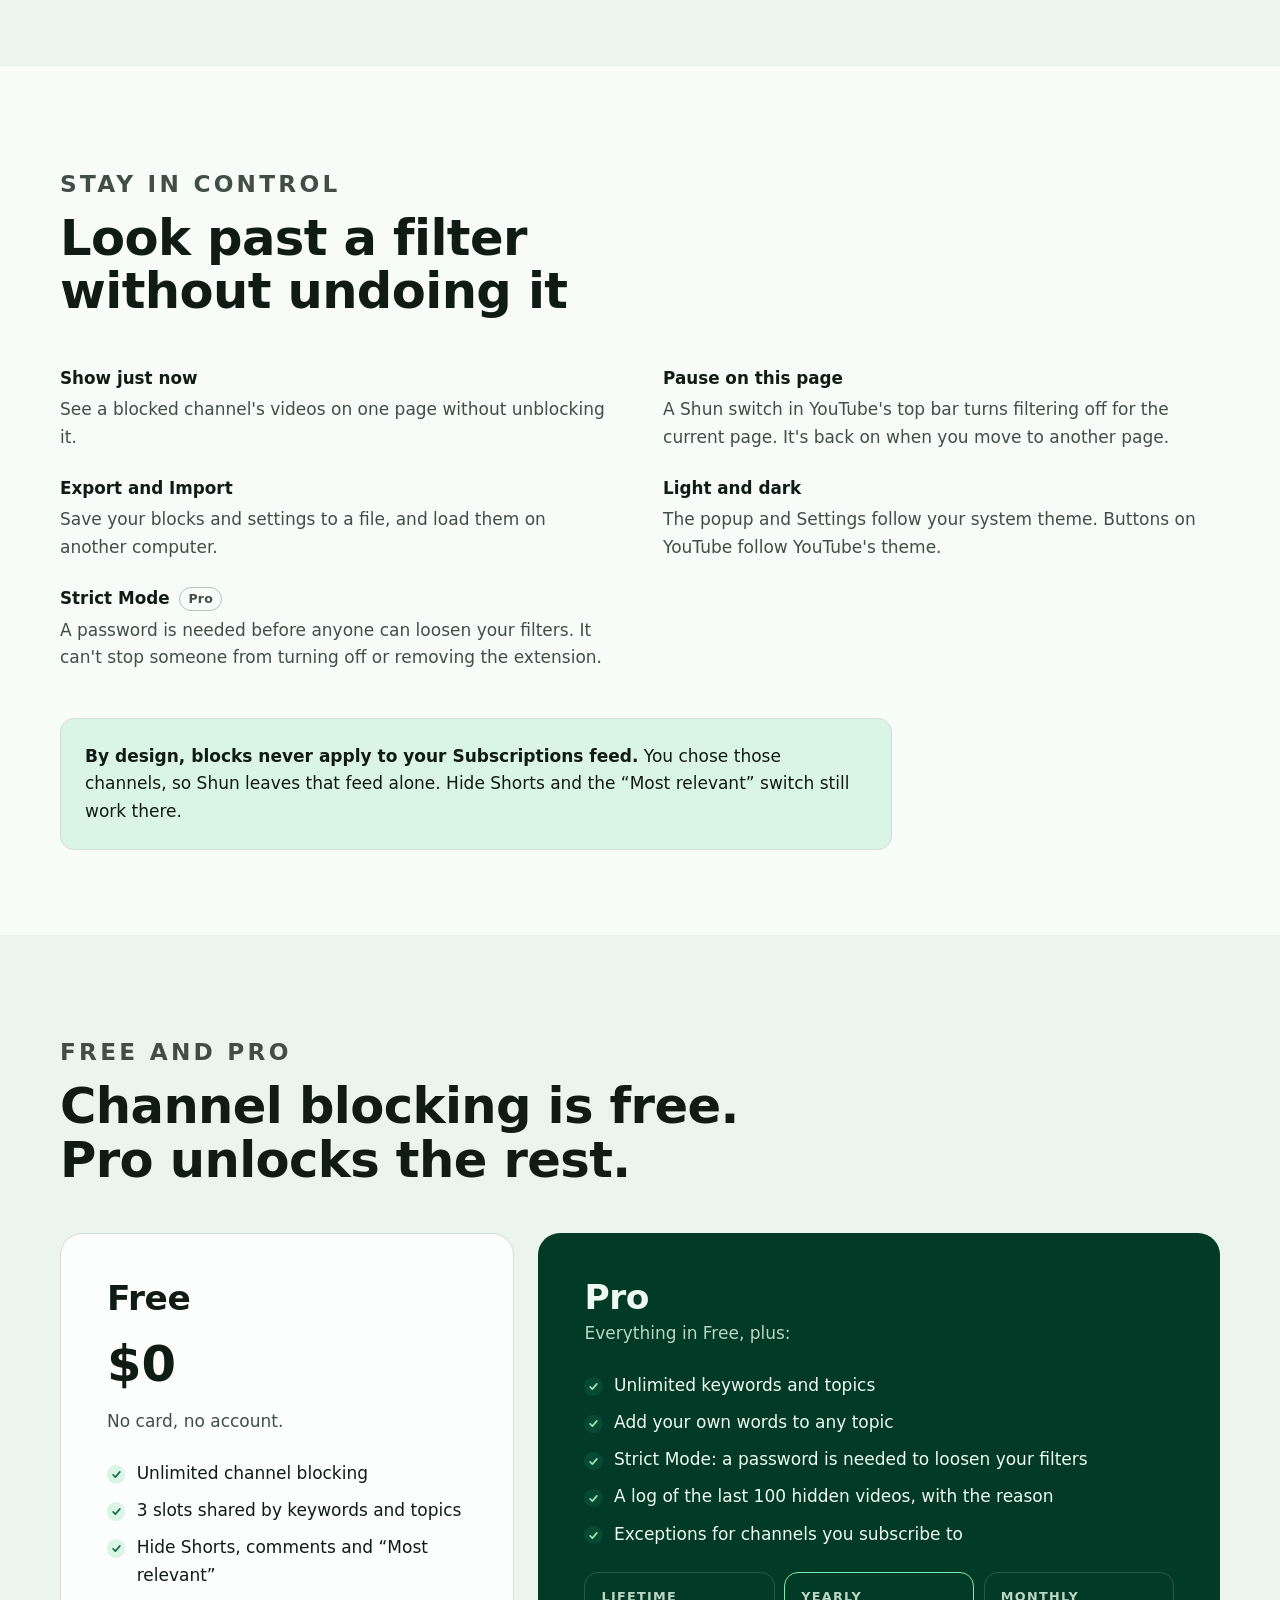
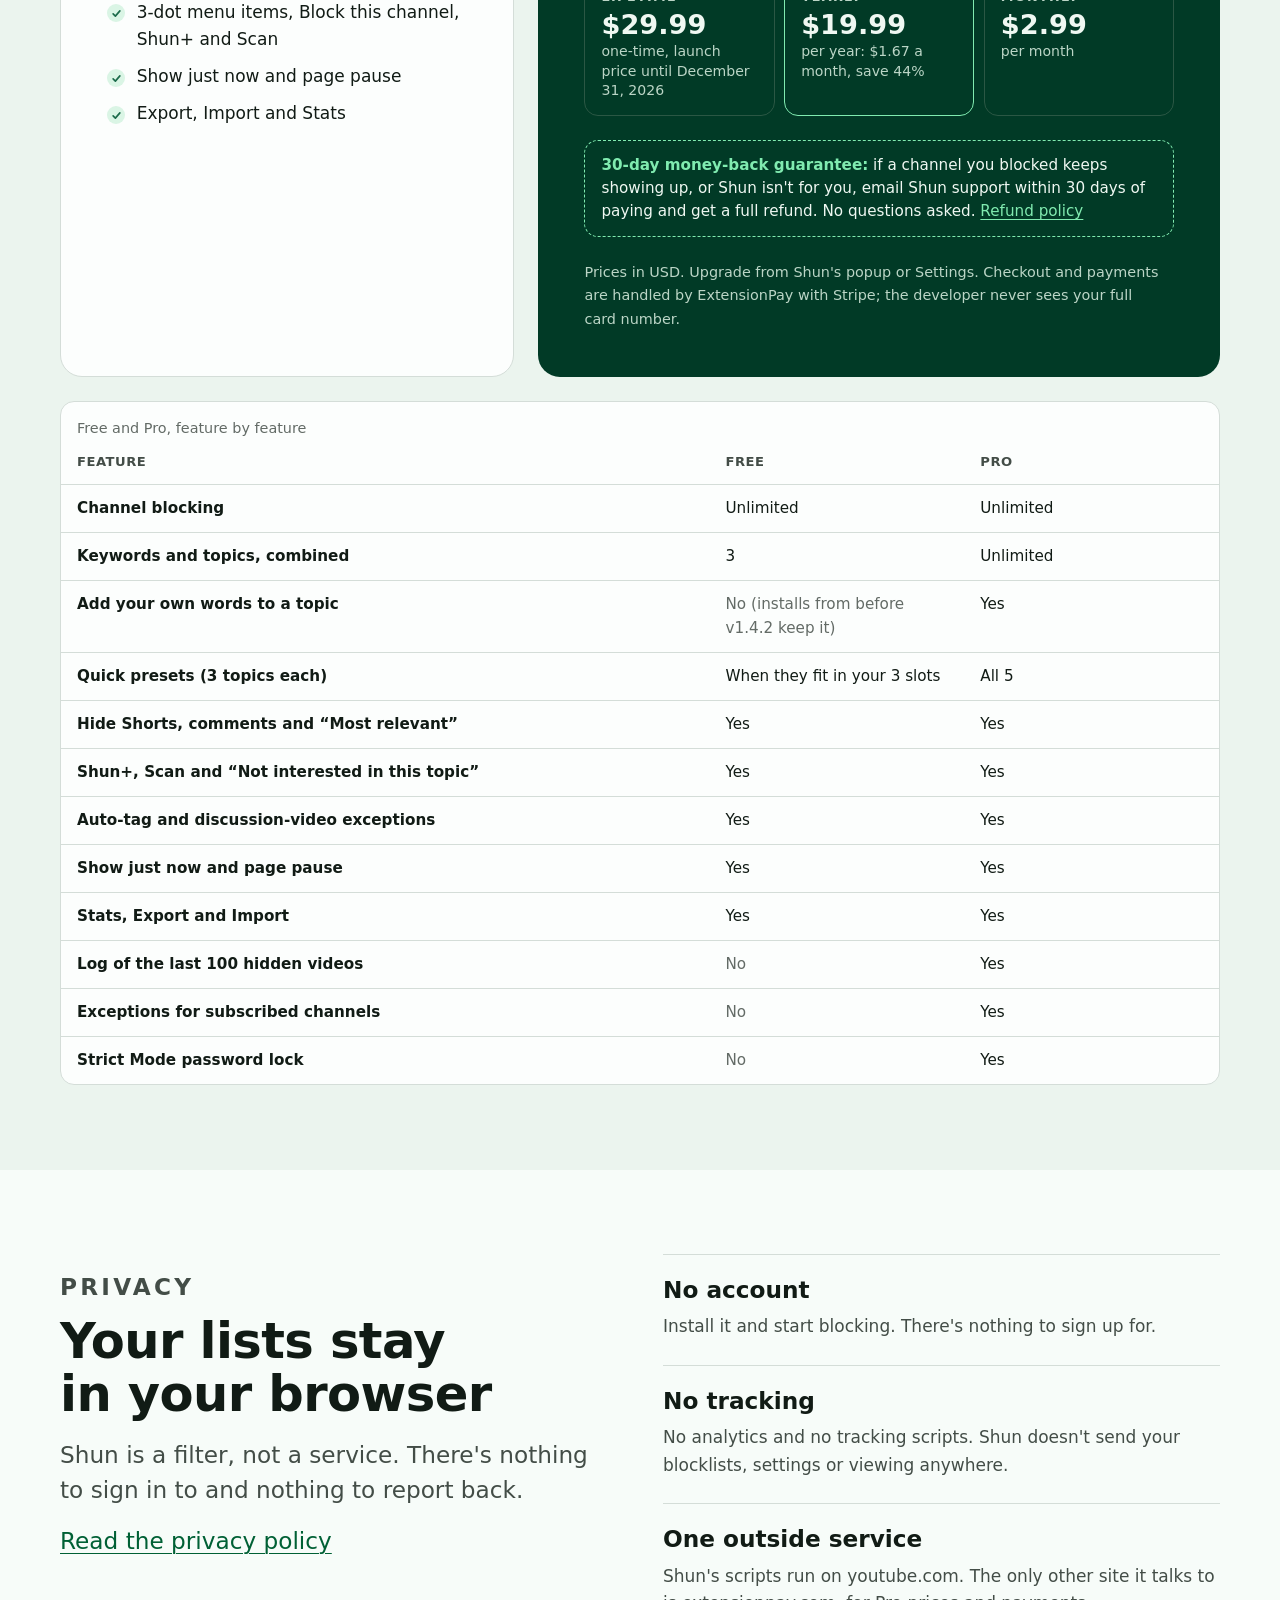
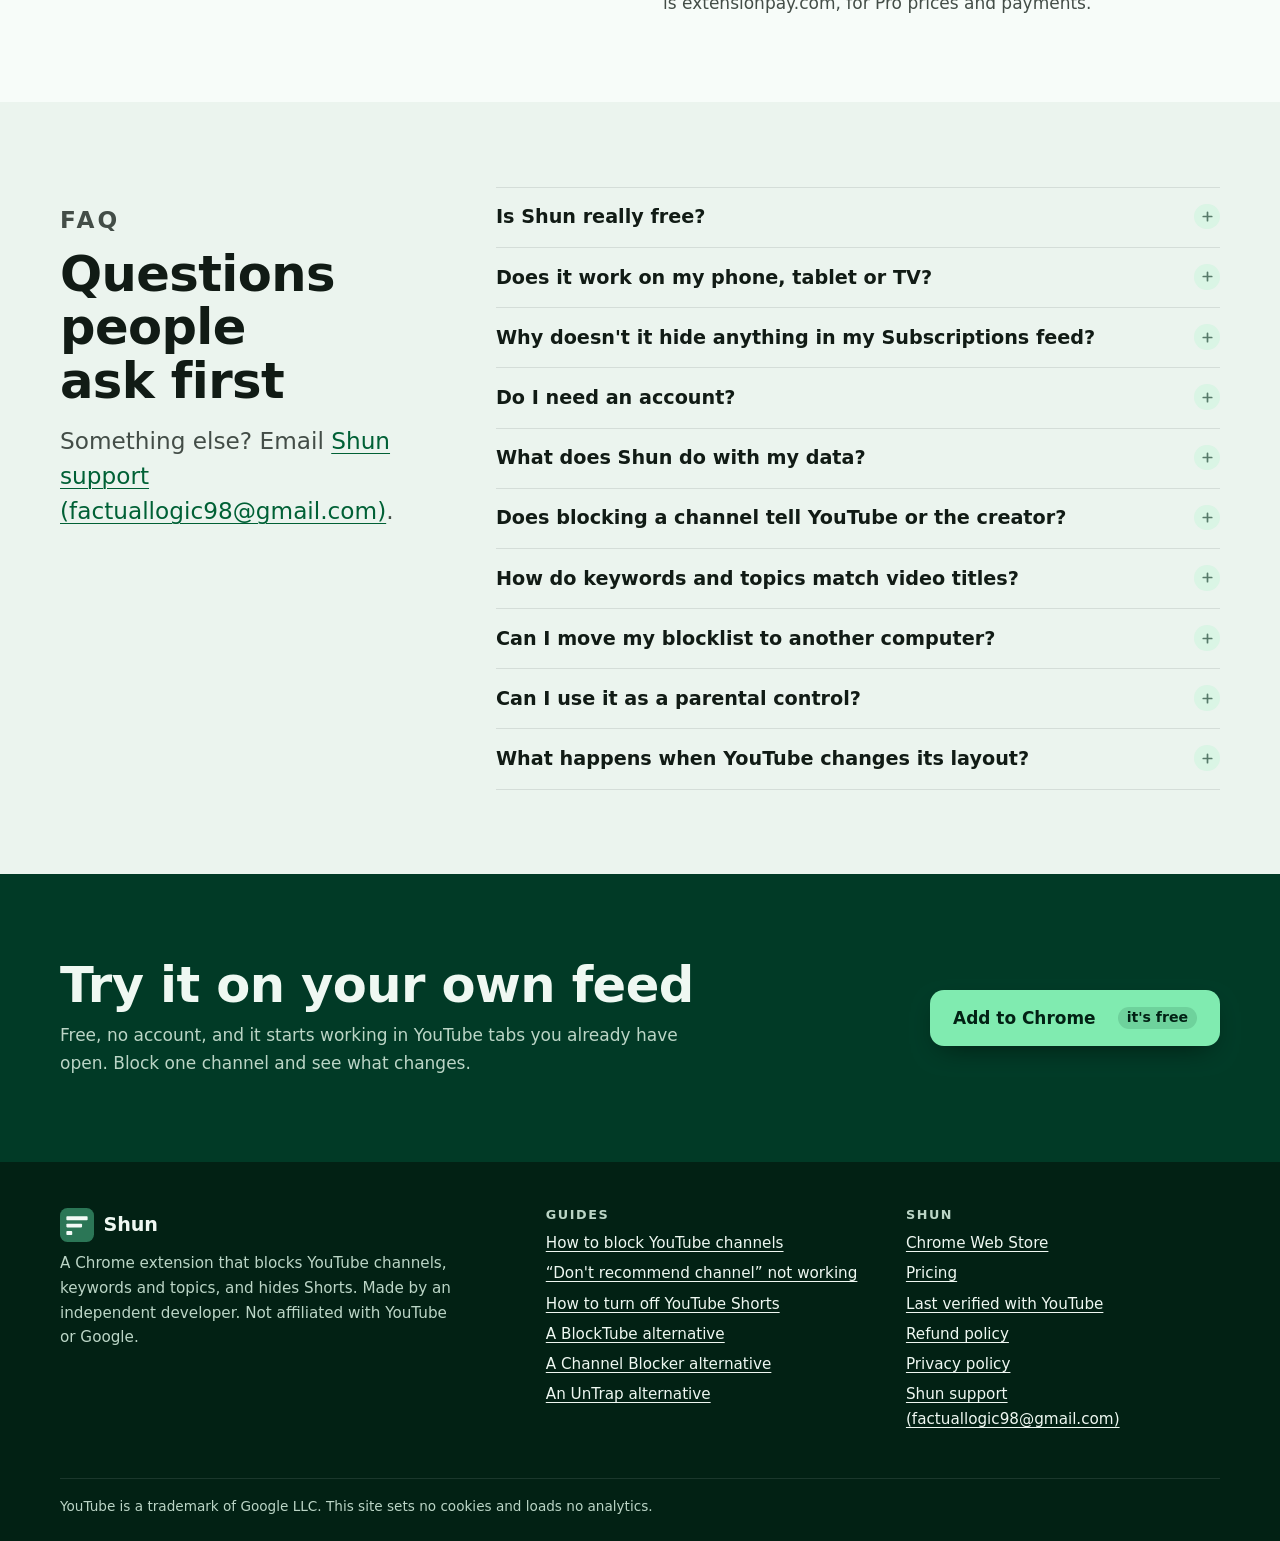
==== commit f5696a7b: "site: last-verified page, refund policy, guarantee" ====
--- a/index.html
+++ b/index.html
@@ -3,7 +3,7 @@
 <head>
   <meta charset="utf-8">
   <meta name="viewport" content="width=device-width, initial-scale=1">
-  <title>Shun for YouTube: Block Channels &amp; Keywords, Hide Shorts</title>
+  <title>Shun for YouTube: Block Channels, Keywords &amp; Topics</title>
   <meta name="description" content="Free Chrome extension that hides YouTube channels you block, filters titles by keyword or 35 ready-made topics, and removes Shorts. No account, no tracking.">
   <link rel="canonical" href="https://flindustries.github.io/shun/">
   <meta name="color-scheme" content="light dark">
@@ -16,7 +16,7 @@
 
   <meta property="og:type" content="website">
   <meta property="og:site_name" content="Shun">
-  <meta property="og:title" content="Shun for YouTube: Block Channels &amp; Keywords, Hide Shorts">
+  <meta property="og:title" content="Shun for YouTube: Block Channels, Keywords &amp; Topics">
   <meta property="og:description" content="Block a YouTube channel from the 3-dot menu and its videos leave Home, search and Up next. Filter by keyword or 35 topics, hide Shorts. Free, no account.">
   <meta property="og:url" content="https://flindustries.github.io/shun/">
   <meta property="og:image" content="https://flindustries.github.io/shun/assets/og.png">
@@ -24,7 +24,7 @@
   <meta property="og:image:height" content="560">
   <meta property="og:image:alt" content="Shun for YouTube: block the channels, words and topics you don't want. Shows the topic grid and the Block channel permanently menu item.">
   <meta name="twitter:card" content="summary_large_image">
-  <meta name="twitter:title" content="Shun for YouTube: Block Channels &amp; Keywords, Hide Shorts">
+  <meta name="twitter:title" content="Shun for YouTube: Block Channels, Keywords &amp; Topics">
   <meta name="twitter:description" content="Block a YouTube channel from the 3-dot menu and its videos leave Home, search and Up next. Filter by keyword or 35 topics, hide Shorts. Free, no account.">
   <meta name="twitter:image" content="https://flindustries.github.io/shun/assets/og.png">
 
@@ -73,14 +73,14 @@
     "mainEntity": [
       { "@type": "Question", "name": "Is Shun really free?", "acceptedAnswer": { "@type": "Answer", "text": "Yes. The free plan has unlimited channel blocking, 3 slots shared by keywords and topics, Hide Shorts, Hide comments and every tool except Strict Mode and the Pro extras listed below. Pro is optional: it adds unlimited keywords and topics, your own words inside topics, Strict Mode, a log of the last 100 hidden videos and exceptions for channels you subscribe to." } },
       { "@type": "Question", "name": "Does Shun work on my phone, tablet or TV?", "acceptedAnswer": { "@type": "Answer", "text": "No. Shun is a Chrome extension, so it works on youtube.com in Chrome on a computer. It can't change the YouTube app on phones, tablets, TVs or game consoles." } },
-      { "@type": "Question", "name": "Why doesn't Shun hide anything in my Subscriptions feed?", "acceptedAnswer": { "@type": "Answer", "text": "That's on purpose. You picked those channels, so channel, keyword and topic blocks never apply to the Subscriptions feed. Two things do work there: Hide Shorts, and hiding the \"More relevant\" section that YouTube's algorithm adds to the feed." } },
+      { "@type": "Question", "name": "Why doesn't Shun hide anything in my Subscriptions feed?", "acceptedAnswer": { "@type": "Answer", "text": "That's on purpose. You picked those channels, so channel, keyword and topic blocks never apply to the Subscriptions feed. Two things do work there: Hide Shorts, and hiding the \"Most relevant\" section that YouTube's algorithm adds to the feed." } },
       { "@type": "Question", "name": "Do I need an account to use Shun?", "acceptedAnswer": { "@type": "Answer", "text": "No. There's no Shun account and no sign-up. If you buy Pro, payment runs through ExtensionPay's checkout with Stripe, which asks for an email address for the purchase." } },
       { "@type": "Question", "name": "What does Shun do with my data?", "acceptedAnswer": { "@type": "Answer", "text": "Your blocklists and settings stay in your browser. Shun has no analytics and no tracking, and it doesn't send your lists anywhere. The only outside service it talks to is ExtensionPay, for plan prices and payments." } },
       { "@type": "Question", "name": "Does blocking a channel tell YouTube or the creator?", "acceptedAnswer": { "@type": "Answer", "text": "No. Shun hides videos on your screen. It sends nothing to YouTube and the channel isn't notified. That also means it doesn't train YouTube's recommendations: YouTube may keep suggesting the channel, and Shun keeps hiding it. A video you open from a direct link still plays." } },
-      { "@type": "Question", "name": "How do keywords and topics match video titles?", "acceptedAnswer": { "@type": "Answer", "text": "Keywords match whole words in a video's title, in any language and alphabet: blocking \"game\" hides \"Game night\" but not \"Endgame\". Only the title is checked, not the description. A topic is a ready-made word list: turn on Crypto and titles with words like bitcoin or blockchain go too. Topic lists cover English and Italian words, and you can switch off any term; with Pro, add your own." } },
+      { "@type": "Question", "name": "How do keywords and topics match video titles?", "acceptedAnswer": { "@type": "Answer", "text": "Keywords match whole words in a video's title: blocking \"game\" hides \"Game night\" but not \"Endgame\". Works in any alphabet. A word matches only where it stands apart, so in Japanese or Chinese titles, which don't use spaces, a word often won't match. Only the title is checked, not the description. A topic is a ready-made word list: turn on Crypto and titles with words like bitcoin or blockchain go too. Topic lists cover English and Italian words, and you can switch off any term; with Pro, add your own." } },
       { "@type": "Question", "name": "Can I move my blocklist to another computer?", "acceptedAnswer": { "@type": "Answer", "text": "Yes, with Export and Import in Shun's Settings. Export saves your blocks and settings to a JSON file, and Import loads that file on the other computer." } },
       { "@type": "Question", "name": "Can I use Shun as a parental control?", "acceptedAnswer": { "@type": "Answer", "text": "Only loosely. Strict Mode (Pro) asks for a password before anyone can unblock channels, remove keywords or turn off Hide Shorts. It can't stop someone with access to Chrome's extension settings from turning Shun off or removing it, so it isn't a full parental-control tool." } },
-      { "@type": "Question", "name": "What happens when YouTube changes its layout?", "acceptedAnswer": { "@type": "Answer", "text": "Something may slip through for a while. Shun works on YouTube's pages, and YouTube changes them often, which can break any extension like it until an update ships. If you spot a problem, use Report a Bug in Shun's Settings or email factuallogic98@gmail.com." } }
+      { "@type": "Question", "name": "What happens when YouTube changes its layout?", "acceptedAnswer": { "@type": "Answer", "text": "Something may slip through for a while. Shun works on YouTube's pages, and YouTube changes them often, which can break any extension like it until an update ships. If you spot a problem, use Report a Bug in Shun's Settings or email factuallogic98@gmail.com. The last-verified page shows when Shun was last checked on youtube.com and what changed in each version." } }
     ]
   }
   </script>
@@ -119,6 +119,7 @@
             <li>No ads, no tracking, no affiliate code.</li>
             <li>If Shun ever changes owner, it will be announced here first.</li>
           </ul>
+          <p class="formerly"><a href="last-verified.html">Checked on the real youtube.com: last verified November 23, 2026</a></p>
           <div class="hero-actions">
             <a class="btn btn-primary" href="https://chromewebstore.google.com/detail/cleanfeed-for-youtube-blo/iikgdocegpniapcigmmgcnacfojmmnnd?utm_source=website&amp;utm_campaign=site">Add to Chrome<span class="visually-hidden">,</span> <span class="btn-note">it's free</span></a>
             <a class="btn btn-ghost" href="#features">See what it does</a>
@@ -163,11 +164,11 @@
           <div class="feature-text">
             <p class="eyebrow">Channels</p>
             <h3>Block a channel from the 3-dot menu</h3>
-            <p>Pick “Block channel permanently” in any video's 3-dot menu, or press “Block this channel” next to Subscribe. Its videos disappear at once.</p>
-            <ul class="ticks">
-              <li>Hidden from Home, search, Up next, channel pages, playlists and Shorts shelves</li>
+            <p>Pick “Block channel permanently” in any video's 3-dot menu, or press “Block this channel” on the video or channel page. Its videos disappear at once.</p>
+            <ul class="ticks">
+              <li>Hidden from Home, search, Up next, channel pages and playlists</li>
               <li>In the Shorts player, a blocked channel's Short is hidden and paused, so you don't hear it</li>
-              <li>Also matched by @handle where YouTube shows it, which helps when a channel is renamed</li>
+              <li>In search results and playlists, also matched by @handle, which helps when a channel is renamed</li>
               <li>Unlimited on the free plan</li>
             </ul>
           </div>
@@ -187,9 +188,10 @@
             <p>Type a word or phrase and videos with it in the title are hidden. Or switch on one of 35 ready-made topics, each with its own list of related terms.</p>
             <ul class="ticks">
               <li>Whole words only: “game” hides “Game night” but not “Endgame”</li>
-              <li>Works in any language and alphabet. Only the title is checked, not the description</li>
+              <li>Works in any alphabet. A word matches only where it stands apart, so in Japanese or Chinese titles, which don't use spaces, a word often won't match</li>
+              <li>Only the title is checked, not the description</li>
               <li>Topic word lists cover English and Italian titles. Switch off any term; with Pro, add your own</li>
-              <li>Gaming, Tech, AI Hype, News and Sports let some analysis, history and documentary titles through</li>
+              <li>Gaming, AI Hype and News let some analysis, history and documentary titles through</li>
               <li>3 videos from one channel hidden for the same topic? Shun hides the whole channel. Untag undoes it</li>
               <li>Free: 3 slots shared by keywords and topics. Pro: unlimited</li>
             </ul>
@@ -250,7 +252,7 @@
             <p>Hide Shorts removes them from Home, Subscriptions, search and the sidebar. Hide comments removes the whole comments section under videos.</p>
             <ul class="ticks">
               <li>Both stay off until you switch them on</li>
-              <li>In Subscriptions, Shun hides the “More relevant” section YouTube's algorithm adds, so you see what your channels posted (on by default)</li>
+              <li>In Subscriptions, Shun hides the “Most relevant” section YouTube's algorithm adds, so you see what your channels posted (on by default)</li>
               <li>A Short opened from a direct link still plays</li>
             </ul>
             <p><a href="hide-youtube-shorts.html">How to turn off YouTube Shorts on desktop</a></p>
@@ -273,7 +275,6 @@
           <h2 id="control-title">Look past a filter without undoing it</h2>
         </div>
         <dl class="controls">
-          <div><dt>Watch just now, or Skip</dt><dd>Click a video that matches a blocked word or topic and Shun asks before it plays.</dd></div>
           <div><dt>Show just now</dt><dd>See a blocked channel's videos on one page without unblocking it.</dd></div>
           <div><dt>Pause on this page</dt><dd>A Shun switch in YouTube's top bar turns filtering off for the current page. It's back on when you move to another page.</dd></div>
           <div><dt>Export and Import</dt><dd>Save your blocks and settings to a file, and load them on another computer.</dd></div>
@@ -281,7 +282,7 @@
           <div><dt>Strict Mode <span class="plan-tag">Pro</span></dt><dd>A password is needed before anyone can loosen your filters. It can't stop someone from turning off or removing the extension.</dd></div>
         </dl>
         <div class="callout">
-          <p><strong>By design, blocks never apply to your Subscriptions feed.</strong> You chose those channels, so Shun leaves that feed alone. Hide Shorts and the “More relevant” switch still work there.</p>
+          <p><strong>By design, blocks never apply to your Subscriptions feed.</strong> You chose those channels, so Shun leaves that feed alone. Hide Shorts and the “Most relevant” switch still work there.</p>
         </div>
       </div>
     </section>
@@ -300,9 +301,9 @@
             <ul class="ticks">
               <li>Unlimited channel blocking</li>
               <li>3 slots shared by keywords and topics</li>
-              <li>Hide Shorts, comments and “More relevant”</li>
+              <li>Hide Shorts, comments and “Most relevant”</li>
               <li>3-dot menu items, Block this channel, Shun+ and Scan</li>
-              <li>Watch just now, Show just now and page pause</li>
+              <li>Show just now and page pause</li>
               <li>Export, Import and Stats</li>
             </ul>
           </div>
@@ -321,6 +322,7 @@
               <li class="highlight"><span class="label">Yearly</span><span class="amount">$19.99</span><span class="detail">per year: $1.67 a month, save 44%</span></li>
               <li><span class="label">Monthly</span><span class="amount">$2.99</span><span class="detail">per month</span></li>
             </ul>
+            <p class="guarantee"><strong>30-day money-back guarantee:</strong> if a channel you blocked keeps showing up, or Shun isn't for you, email Shun support within 30 days of paying and get a full refund. No questions asked. <a href="refund-policy.html">Refund policy</a></p>
             <p class="fine">Prices in USD. Upgrade from Shun's popup or Settings. Checkout and payments are handled by ExtensionPay with Stripe; the developer never sees your full card number.</p>
           </div>
         </div>
@@ -336,10 +338,10 @@
               <tr><th scope="row">Keywords and topics, combined</th><td>3</td><td>Unlimited</td></tr>
               <tr><th scope="row">Add your own words to a topic</th><td class="no">No (installs from before v1.4.2 keep it)</td><td>Yes</td></tr>
               <tr><th scope="row">Quick presets (3 topics each)</th><td>When they fit in your 3 slots</td><td>All 5</td></tr>
-              <tr><th scope="row">Hide Shorts, comments and “More relevant”</th><td>Yes</td><td>Yes</td></tr>
+              <tr><th scope="row">Hide Shorts, comments and “Most relevant”</th><td>Yes</td><td>Yes</td></tr>
               <tr><th scope="row">Shun+, Scan and “Not interested in this topic”</th><td>Yes</td><td>Yes</td></tr>
               <tr><th scope="row">Auto-tag and discussion-video exceptions</th><td>Yes</td><td>Yes</td></tr>
-              <tr><th scope="row">Watch just now, Show just now, page pause</th><td>Yes</td><td>Yes</td></tr>
+              <tr><th scope="row">Show just now and page pause</th><td>Yes</td><td>Yes</td></tr>
               <tr><th scope="row">Stats, Export and Import</th><td>Yes</td><td>Yes</td></tr>
               <tr><th scope="row">Log of the last 100 hidden videos</th><td class="no">No</td><td>Yes</td></tr>
               <tr><th scope="row">Exceptions for subscribed channels</th><td class="no">No</td><td>Yes</td></tr>
@@ -384,7 +386,7 @@
           </details>
           <details>
             <summary>Why doesn't it hide anything in my Subscriptions feed?</summary>
-            <div class="faq-answer"><p>That's on purpose. You picked those channels, so channel, keyword and topic blocks never apply to the Subscriptions feed. Two things do work there: Hide Shorts, and hiding the “More relevant” section that YouTube's algorithm adds to the feed.</p></div>
+            <div class="faq-answer"><p>That's on purpose. You picked those channels, so channel, keyword and topic blocks never apply to the Subscriptions feed. Two things do work there: Hide Shorts, and hiding the “Most relevant” section that YouTube's algorithm adds to the feed.</p></div>
           </details>
           <details>
             <summary>Do I need an account?</summary>
@@ -400,7 +402,7 @@
           </details>
           <details>
             <summary>How do keywords and topics match video titles?</summary>
-            <div class="faq-answer"><p>Keywords match whole words in a video's title, in any language and alphabet: blocking “game” hides “Game night” but not “Endgame”. Only the title is checked, not the description.</p><p>A topic is a ready-made word list: turn on Crypto and titles with words like bitcoin or blockchain go too. Topic lists cover English and Italian words, and you can switch off any term; with Pro, add your own.</p></div>
+            <div class="faq-answer"><p>Keywords match whole words in a video's title: blocking “game” hides “Game night” but not “Endgame”. Works in any alphabet. A word matches only where it stands apart, so in Japanese or Chinese titles, which don't use spaces, a word often won't match. Only the title is checked, not the description.</p><p>A topic is a ready-made word list: turn on Crypto and titles with words like bitcoin or blockchain go too. Topic lists cover English and Italian words, and you can switch off any term; with Pro, add your own.</p></div>
           </details>
           <details>
             <summary>Can I move my blocklist to another computer?</summary>
@@ -412,7 +414,7 @@
           </details>
           <details>
             <summary>What happens when YouTube changes its layout?</summary>
-            <div class="faq-answer"><p>Something may slip through for a while. Shun works on YouTube's pages, and YouTube changes them often, which can break any extension like it until an update ships. If you spot a problem, use Report a Bug in Shun's Settings or email <a href="mailto:factuallogic98@gmail.com">Shun support (factuallogic98@gmail.com)</a>.</p></div>
+            <div class="faq-answer"><p>Something may slip through for a while. Shun works on YouTube's pages, and YouTube changes them often, which can break any extension like it until an update ships. If you spot a problem, use Report a Bug in Shun's Settings or email <a href="mailto:factuallogic98@gmail.com">Shun support (factuallogic98@gmail.com)</a>.</p><p><a href="last-verified.html">When Shun was last checked on YouTube</a>, what was checked, and what changed in each version.</p></div>
           </details>
         </div>
       </div>
@@ -455,6 +457,8 @@
           <ul>
             <li><a href="https://chromewebstore.google.com/detail/cleanfeed-for-youtube-blo/iikgdocegpniapcigmmgcnacfojmmnnd?utm_source=website&amp;utm_campaign=site">Chrome Web Store</a></li>
             <li><a href="./#pricing">Pricing</a></li>
+            <li><a href="last-verified.html">Last verified with YouTube</a></li>
+            <li><a href="refund-policy.html">Refund policy</a></li>
             <li><a href="privacy-policy.html">Privacy policy</a></li>
             <li><a href="mailto:factuallogic98@gmail.com">Shun support (factuallogic98@gmail.com)</a></li>
           </ul>
--- a/assets/site.css
+++ b/assets/site.css
@@ -334,6 +334,8 @@
 .prices .highlight { border-color: var(--mint); }
 .fine { margin-top: var(--space-m); font-size: 0.9rem; color: var(--text-3); max-width: 50rem; }
 .plan-pro .fine { color: var(--on-forest-2); }
+.guarantee { margin-top: var(--space-m); padding: 0.85rem 1rem; border: 1px dashed var(--mint); border-radius: var(--radius-m); font-size: 0.95rem; line-height: 1.5; color: var(--on-forest); max-width: 50rem; }
+.guarantee strong { color: var(--mint); }
 
 /* ── Tables ─────────────────────────────────────────────────────────── */
 .table-wrap { margin-top: var(--space-m); overflow-x: auto; border: 1px solid var(--border); border-radius: var(--radius-m); background: var(--surface); }
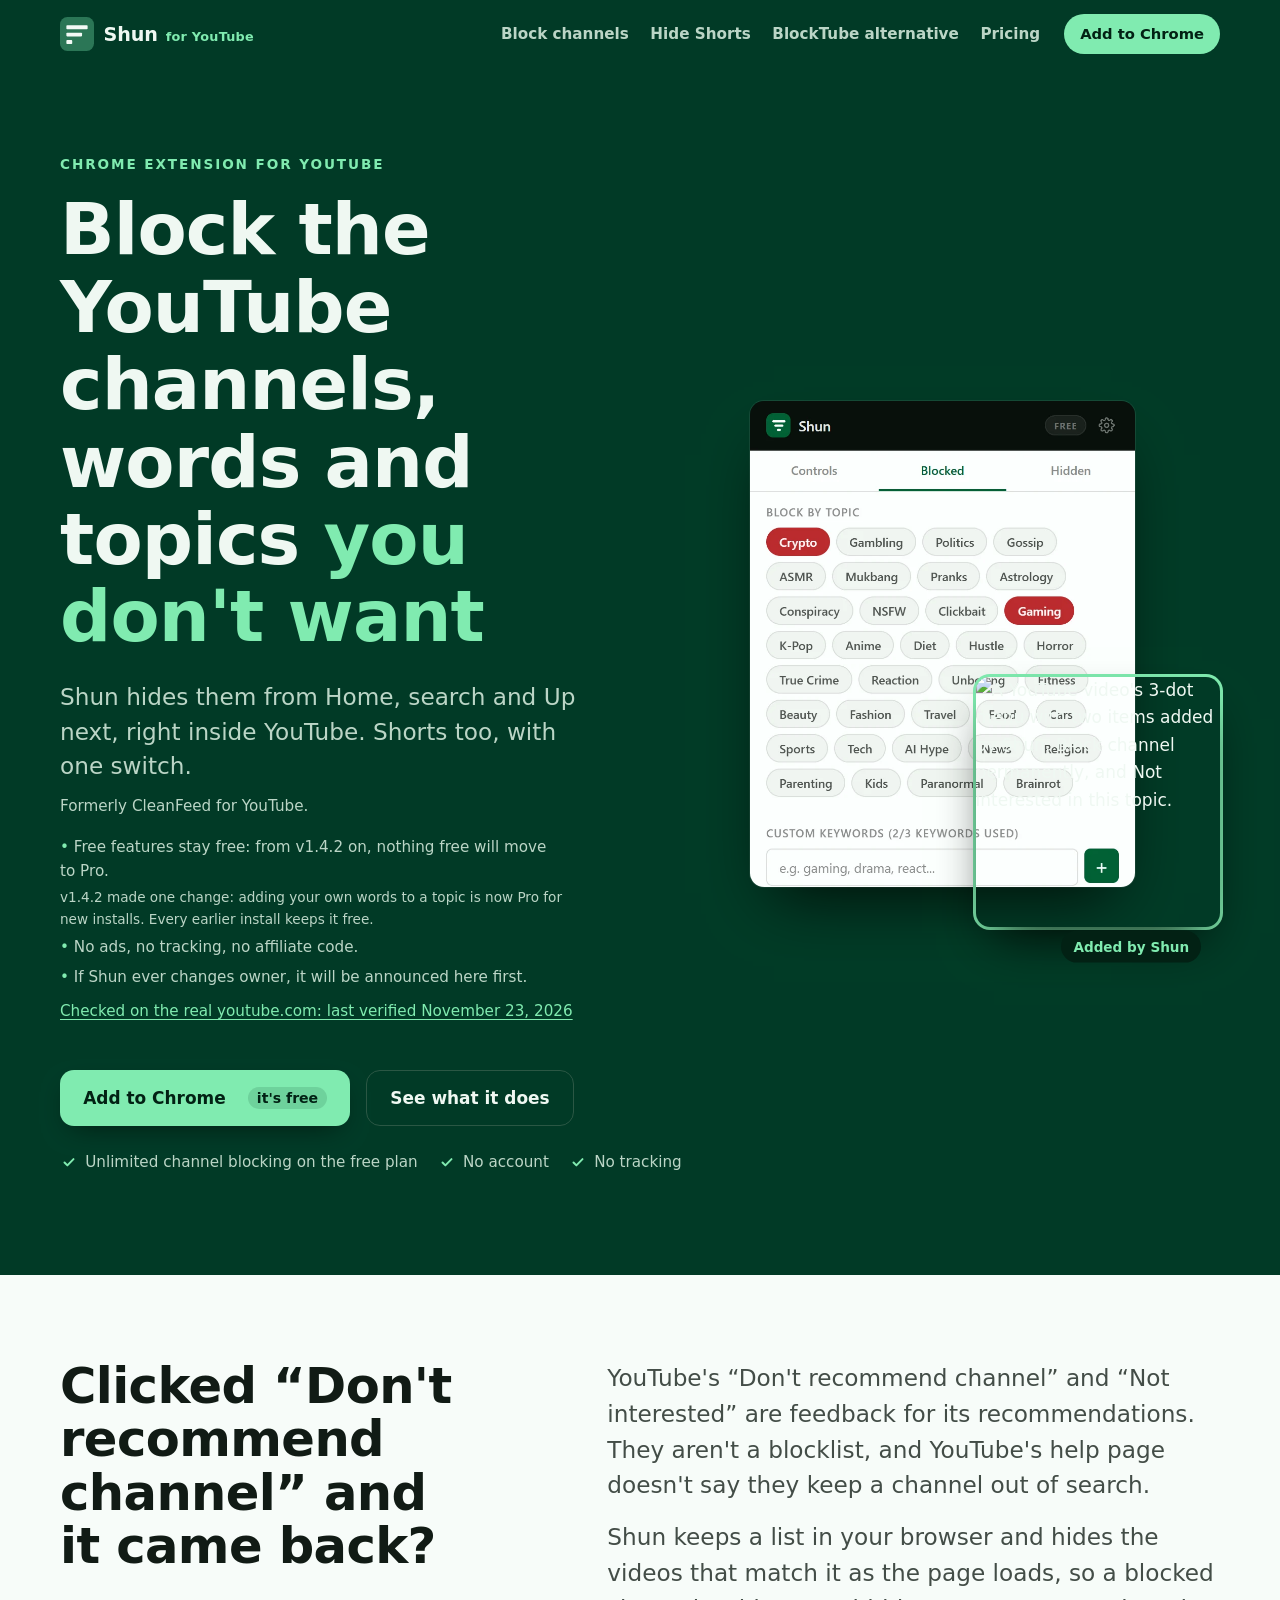
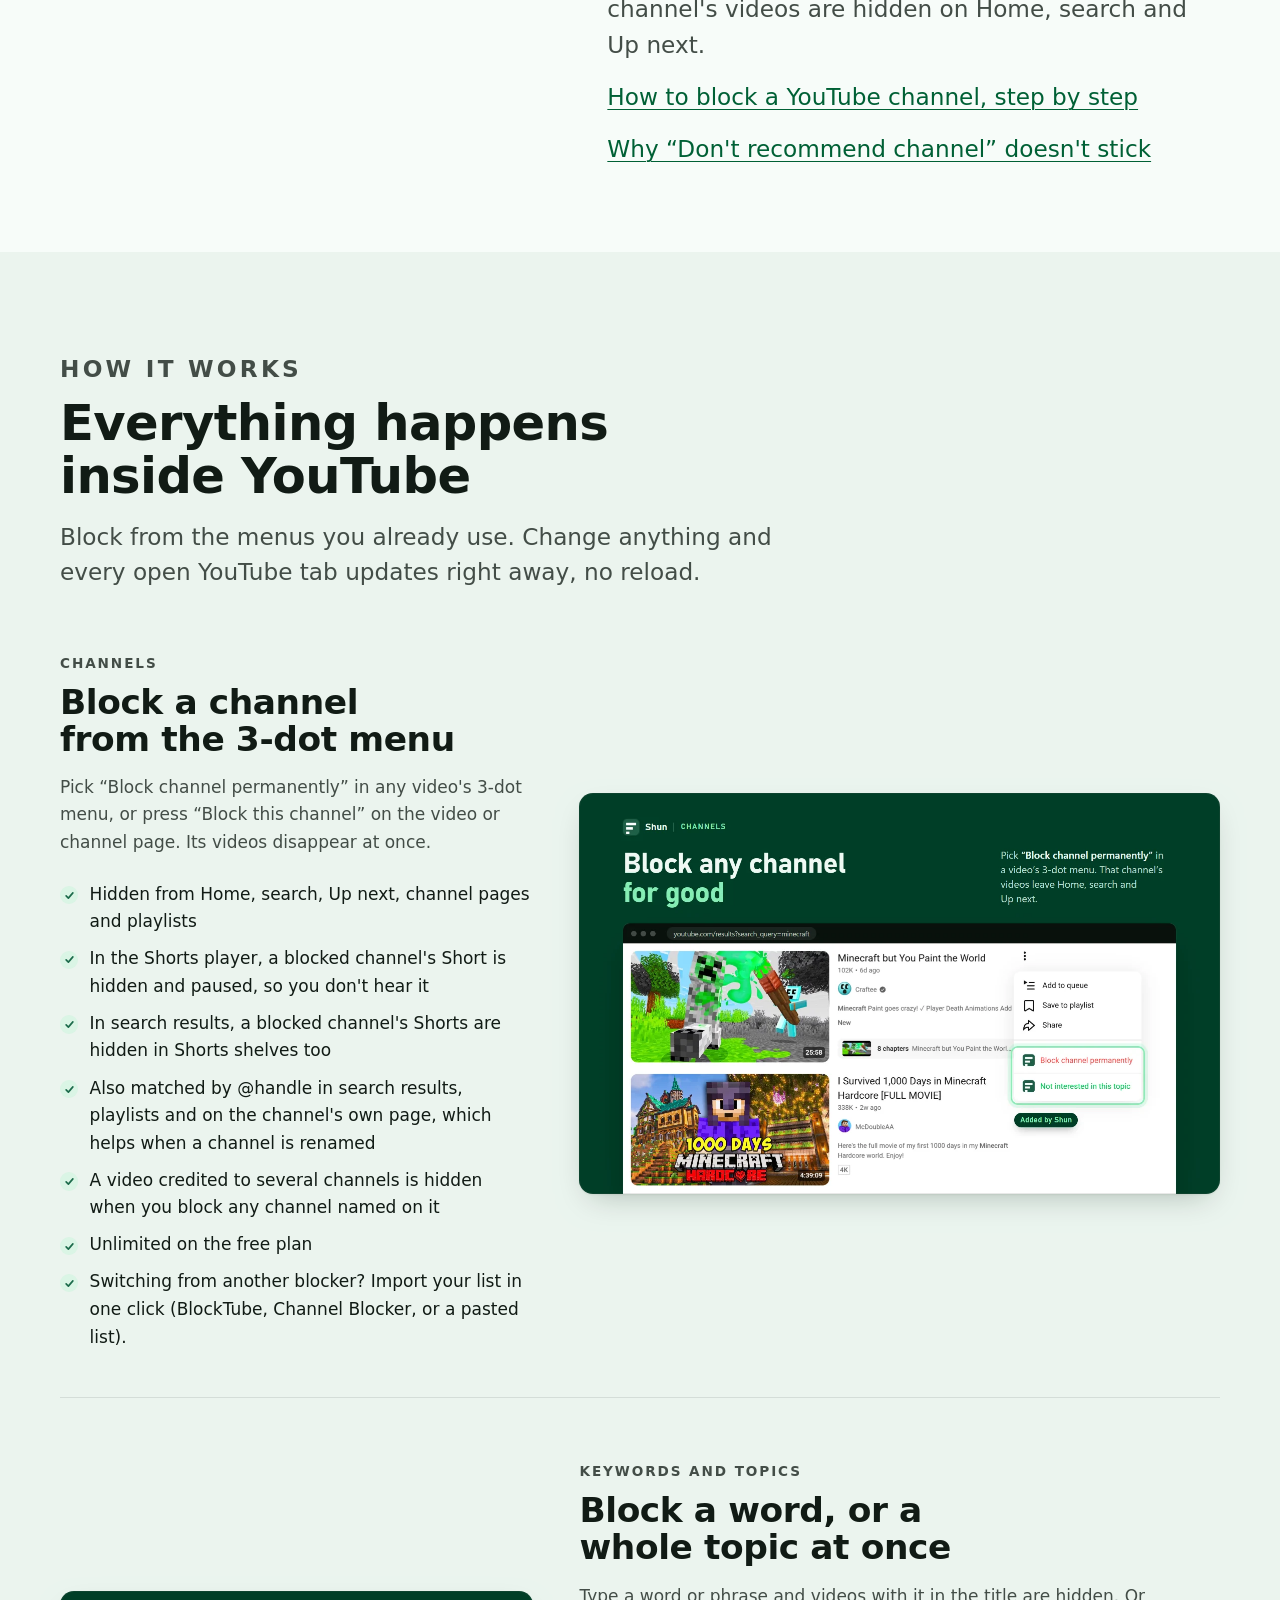
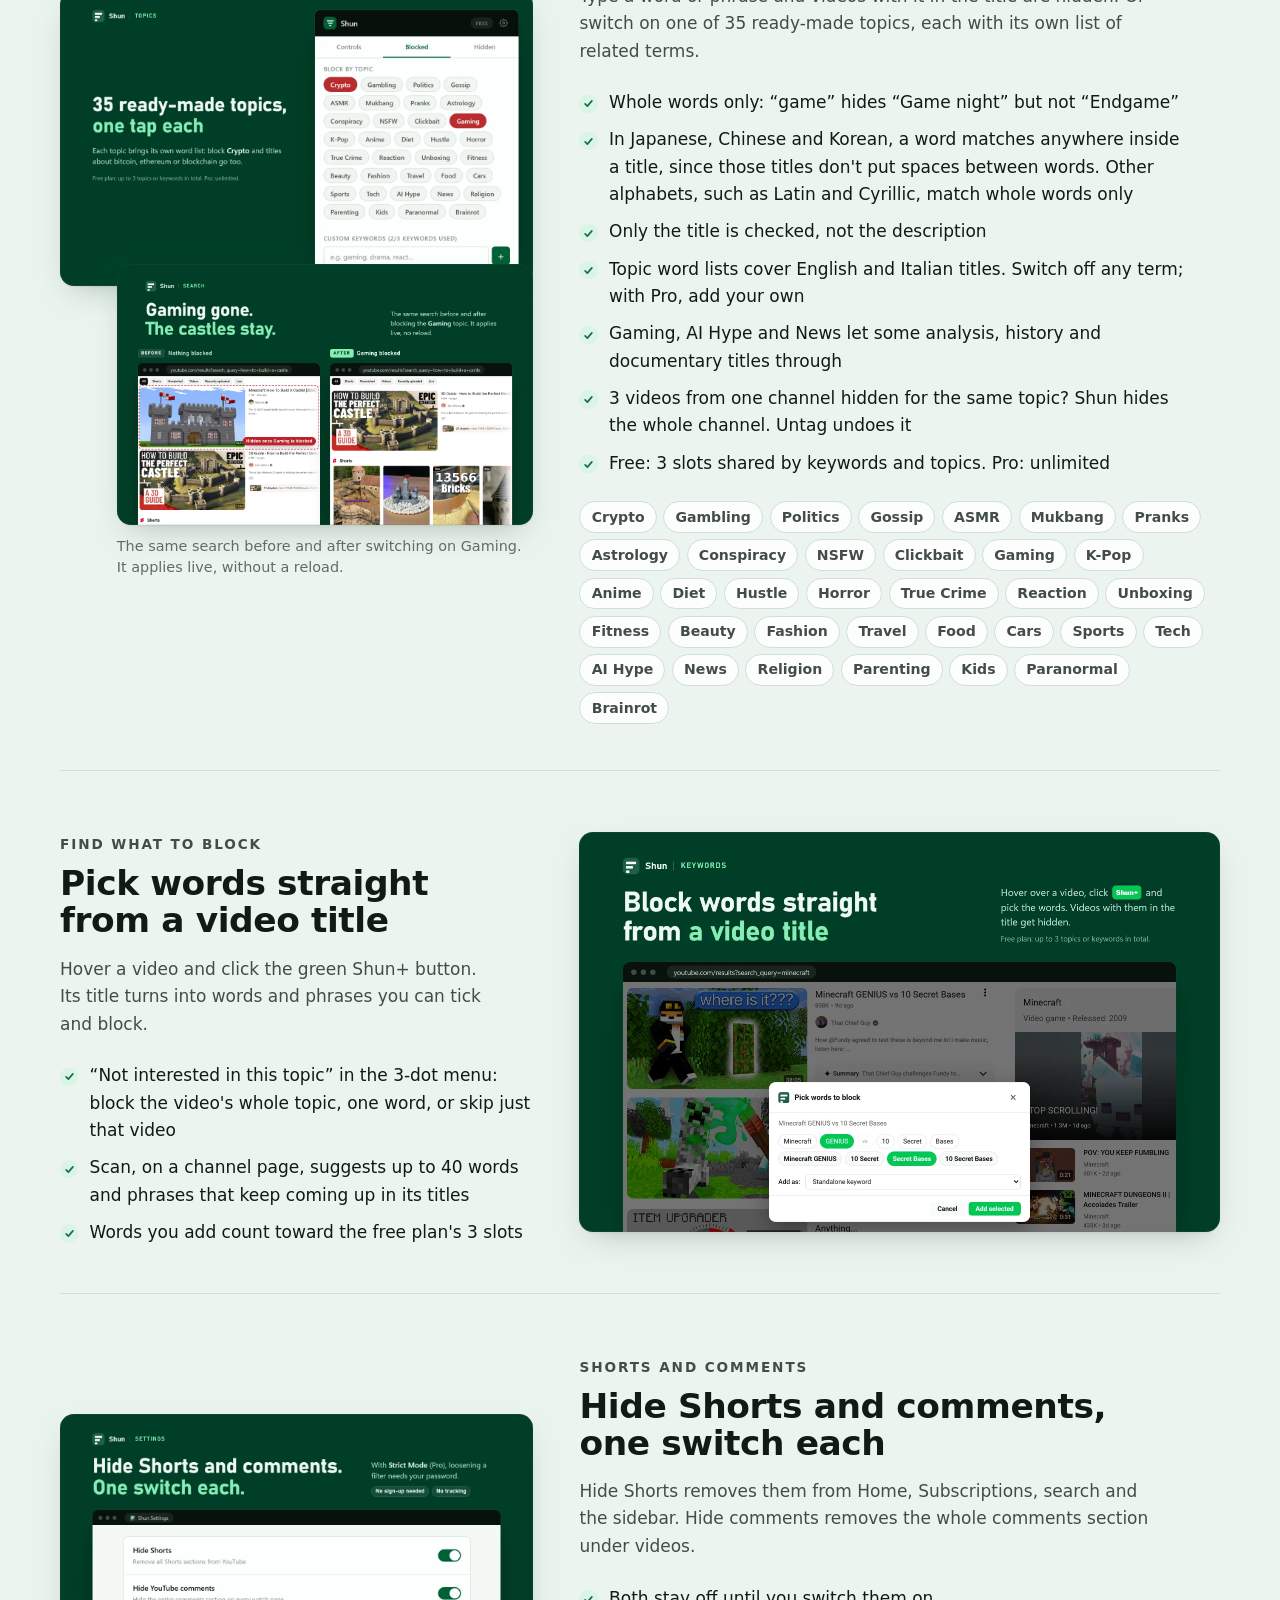
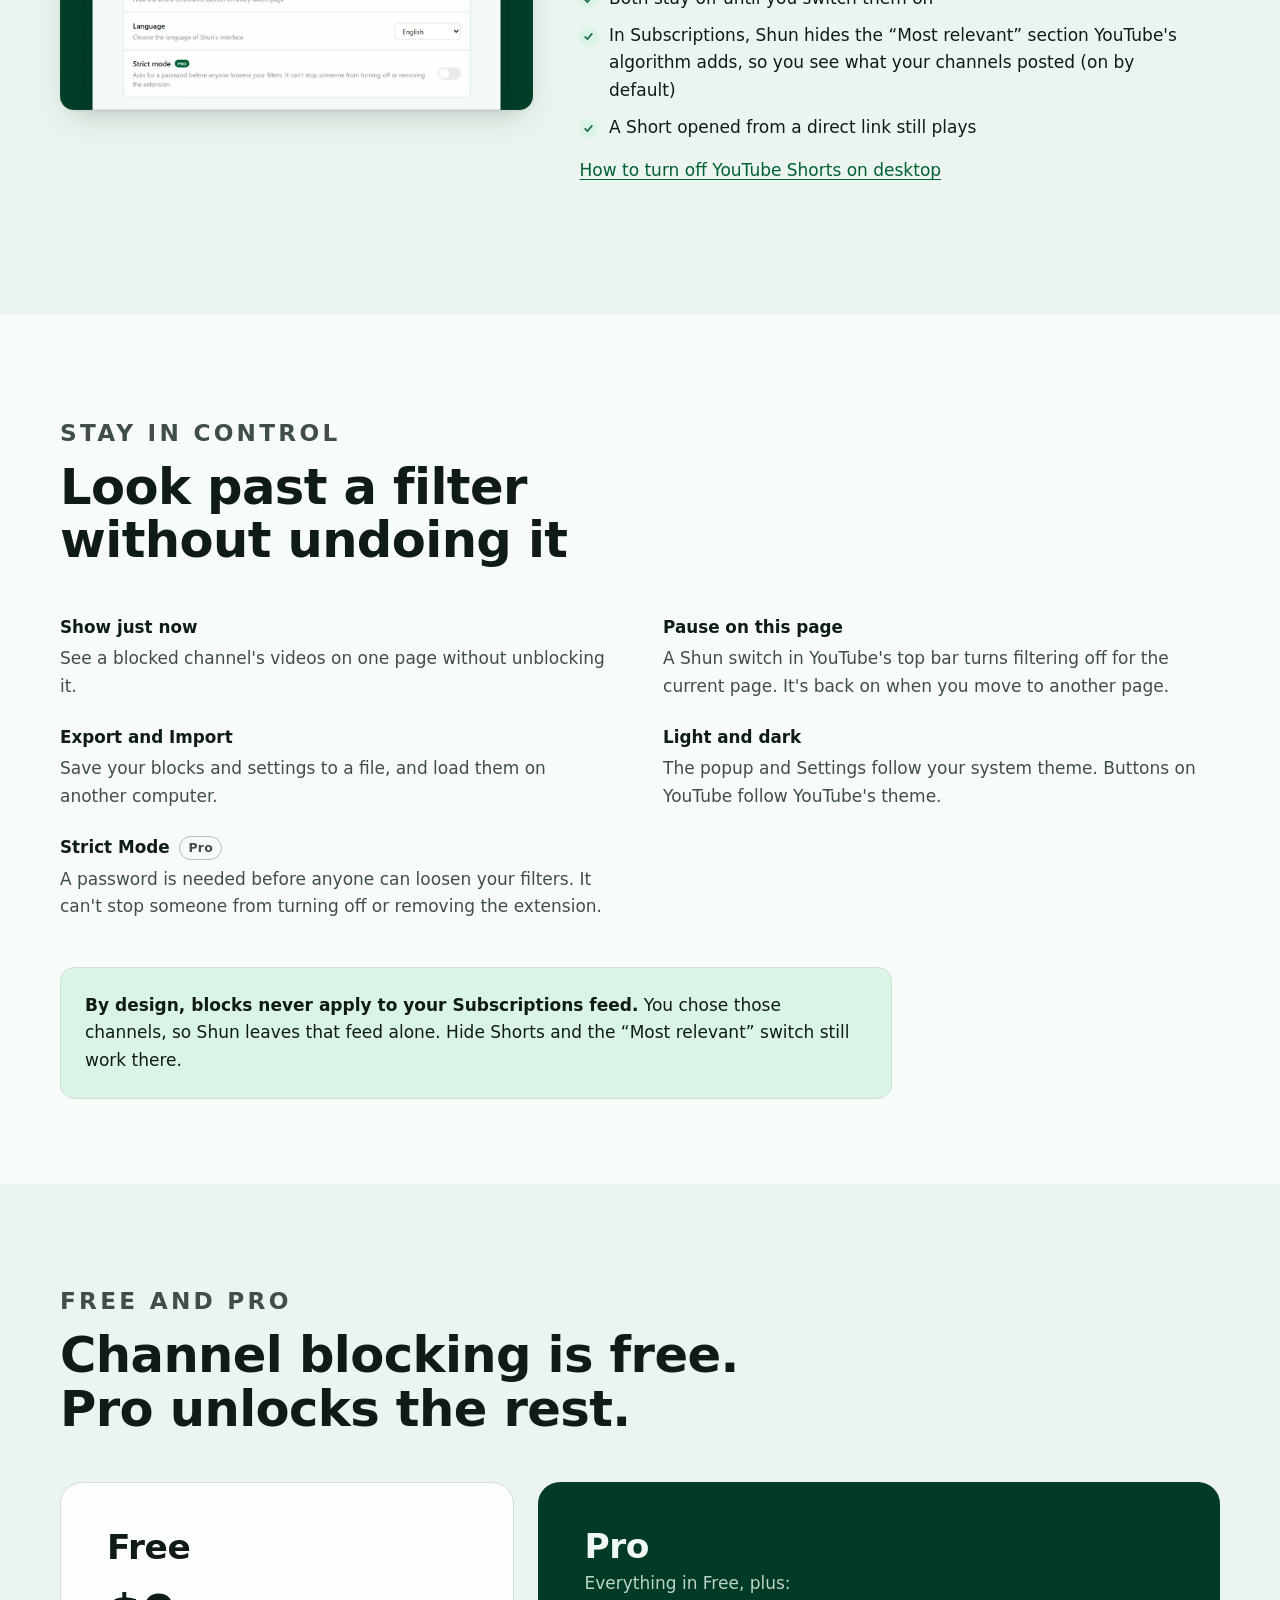
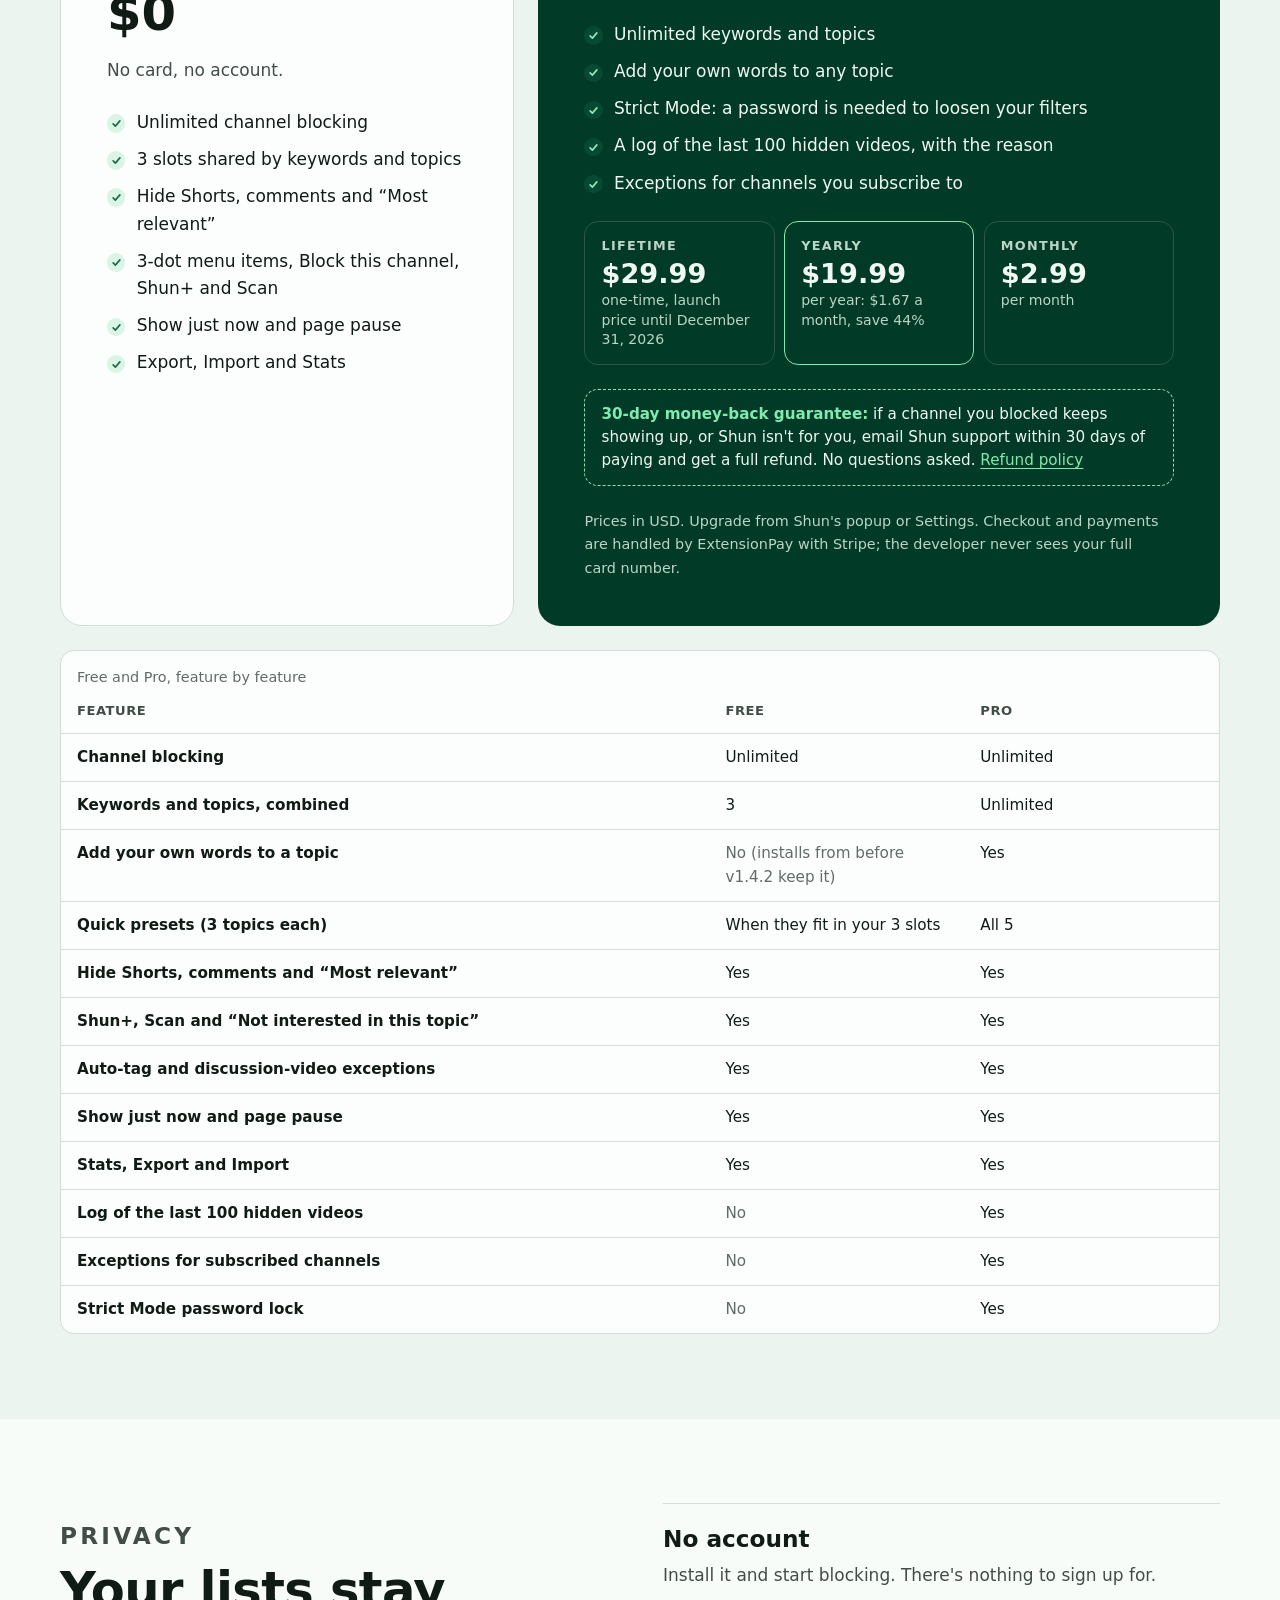
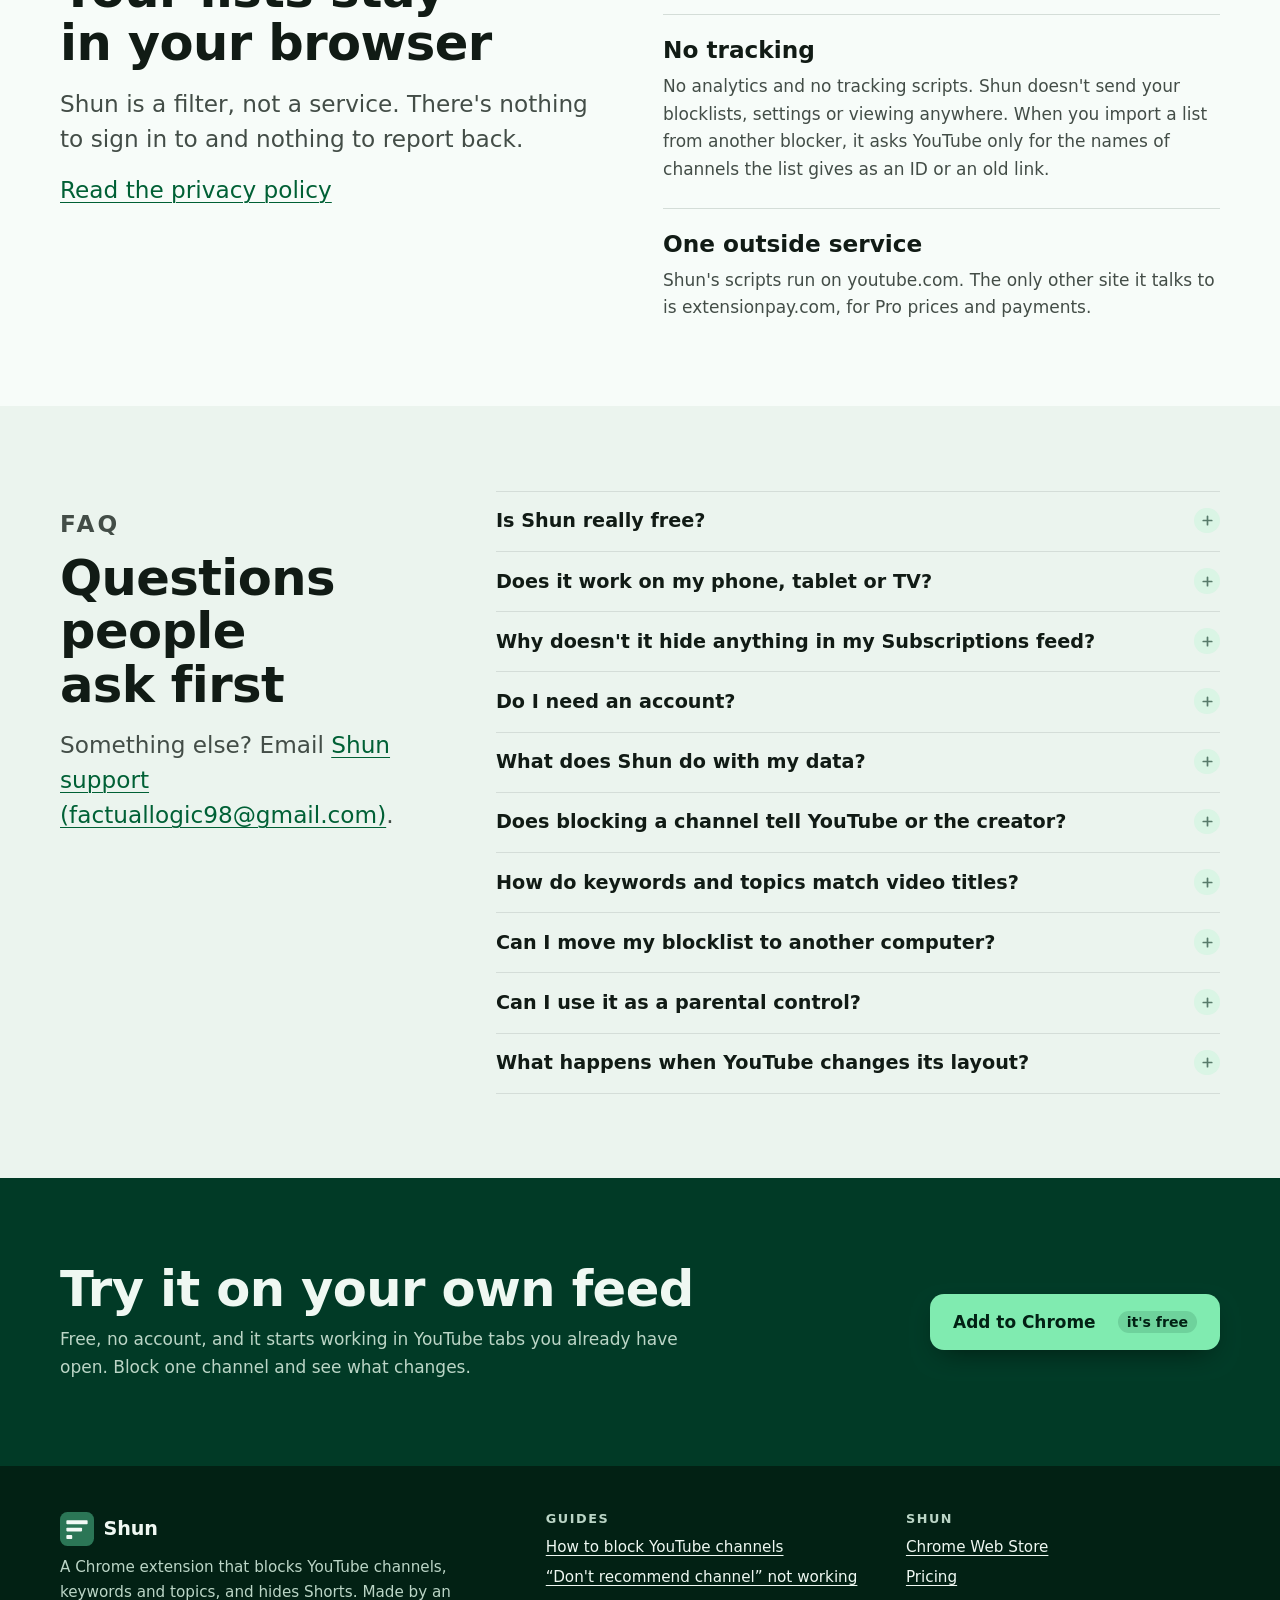
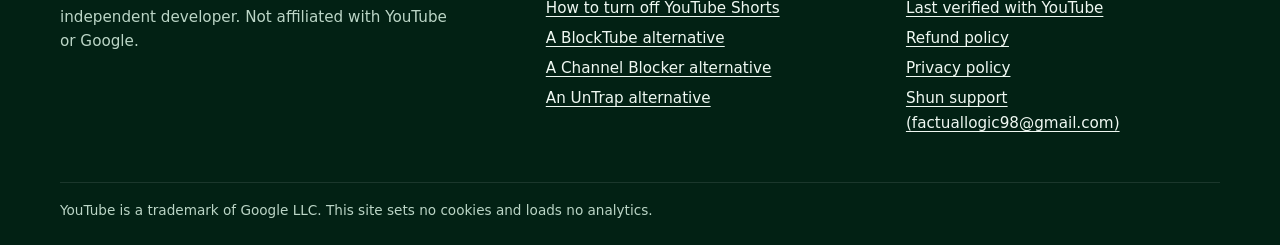
==== commit 3ef2ac92: "Shun 1.4.4 live: import, Shorts shelves, collabs, refreshed comparisons" ====
--- a/index.html
+++ b/index.html
@@ -38,7 +38,7 @@
     "applicationCategory": "BrowserApplication",
     "applicationSubCategory": "Browser extension",
     "operatingSystem": "Google Chrome (desktop)",
-    "softwareVersion": "1.4.0",
+    "softwareVersion": "1.4.4",
     "url": "https://flindustries.github.io/shun/",
     "installUrl": "https://chromewebstore.google.com/detail/cleanfeed-for-youtube-blo/iikgdocegpniapcigmmgcnacfojmmnnd?utm_source=website&utm_campaign=site",
     "image": "https://flindustries.github.io/shun/assets/og.png",
@@ -76,8 +76,8 @@
       { "@type": "Question", "name": "Why doesn't Shun hide anything in my Subscriptions feed?", "acceptedAnswer": { "@type": "Answer", "text": "That's on purpose. You picked those channels, so channel, keyword and topic blocks never apply to the Subscriptions feed. Two things do work there: Hide Shorts, and hiding the \"Most relevant\" section that YouTube's algorithm adds to the feed." } },
       { "@type": "Question", "name": "Do I need an account to use Shun?", "acceptedAnswer": { "@type": "Answer", "text": "No. There's no Shun account and no sign-up. If you buy Pro, payment runs through ExtensionPay's checkout with Stripe, which asks for an email address for the purchase." } },
       { "@type": "Question", "name": "What does Shun do with my data?", "acceptedAnswer": { "@type": "Answer", "text": "Your blocklists and settings stay in your browser. Shun has no analytics and no tracking, and it doesn't send your lists anywhere. The only outside service it talks to is ExtensionPay, for plan prices and payments." } },
-      { "@type": "Question", "name": "Does blocking a channel tell YouTube or the creator?", "acceptedAnswer": { "@type": "Answer", "text": "No. Shun hides videos on your screen. It sends nothing to YouTube and the channel isn't notified. That also means it doesn't train YouTube's recommendations: YouTube may keep suggesting the channel, and Shun keeps hiding it. A video you open from a direct link still plays." } },
-      { "@type": "Question", "name": "How do keywords and topics match video titles?", "acceptedAnswer": { "@type": "Answer", "text": "Keywords match whole words in a video's title: blocking \"game\" hides \"Game night\" but not \"Endgame\". Works in any alphabet. A word matches only where it stands apart, so in Japanese or Chinese titles, which don't use spaces, a word often won't match. Only the title is checked, not the description. A topic is a ready-made word list: turn on Crypto and titles with words like bitcoin or blockchain go too. Topic lists cover English and Italian words, and you can switch off any term; with Pro, add your own." } },
+      { "@type": "Question", "name": "Does blocking a channel tell YouTube or the creator?", "acceptedAnswer": { "@type": "Answer", "text": "No. Shun hides videos on your screen. It doesn't tell YouTube what you block, and the channel isn't notified. That also means it doesn't train YouTube's recommendations: YouTube may keep suggesting the channel, and Shun keeps hiding it. A video you open from a direct link still plays." } },
+      { "@type": "Question", "name": "How do keywords and topics match video titles?", "acceptedAnswer": { "@type": "Answer", "text": "Keywords match whole words in a video's title: blocking \"game\" hides \"Game night\" but not \"Endgame\". In Japanese, Chinese and Korean, a word matches anywhere inside a title, since those titles don't put spaces between words. Other alphabets, such as Latin and Cyrillic, match whole words only. Only the title is checked, not the description. A topic is a ready-made word list: turn on Crypto and titles with words like bitcoin or blockchain go too. Topic lists cover English and Italian words, and you can switch off any term; with Pro, add your own." } },
       { "@type": "Question", "name": "Can I move my blocklist to another computer?", "acceptedAnswer": { "@type": "Answer", "text": "Yes, with Export and Import in Shun's Settings. Export saves your blocks and settings to a JSON file, and Import loads that file on the other computer." } },
       { "@type": "Question", "name": "Can I use Shun as a parental control?", "acceptedAnswer": { "@type": "Answer", "text": "Only loosely. Strict Mode (Pro) asks for a password before anyone can unblock channels, remove keywords or turn off Hide Shorts. It can't stop someone with access to Chrome's extension settings from turning Shun off or removing it, so it isn't a full parental-control tool." } },
       { "@type": "Question", "name": "What happens when YouTube changes its layout?", "acceptedAnswer": { "@type": "Answer", "text": "Something may slip through for a while. Shun works on YouTube's pages, and YouTube changes them often, which can break any extension like it until an update ships. If you spot a problem, use Report a Bug in Shun's Settings or email factuallogic98@gmail.com. The last-verified page shows when Shun was last checked on youtube.com and what changed in each version." } }
@@ -168,8 +168,11 @@
             <ul class="ticks">
               <li>Hidden from Home, search, Up next, channel pages and playlists</li>
               <li>In the Shorts player, a blocked channel's Short is hidden and paused, so you don't hear it</li>
-              <li>In search results and playlists, also matched by @handle, which helps when a channel is renamed</li>
+              <li>In search results, a blocked channel's Shorts are hidden in Shorts shelves too</li>
+              <li>Also matched by @handle in search results, playlists and on the channel's own page, which helps when a channel is renamed</li>
+              <li>A video credited to several channels is hidden when you block any channel named on it</li>
               <li>Unlimited on the free plan</li>
+              <li>Switching from another blocker? Import your list in one click (BlockTube, Channel Blocker, or a pasted list).</li>
             </ul>
           </div>
           <figure class="shot">
@@ -188,7 +191,7 @@
             <p>Type a word or phrase and videos with it in the title are hidden. Or switch on one of 35 ready-made topics, each with its own list of related terms.</p>
             <ul class="ticks">
               <li>Whole words only: “game” hides “Game night” but not “Endgame”</li>
-              <li>Works in any alphabet. A word matches only where it stands apart, so in Japanese or Chinese titles, which don't use spaces, a word often won't match</li>
+              <li>In Japanese, Chinese and Korean, a word matches anywhere inside a title, since those titles don't put spaces between words. Other alphabets, such as Latin and Cyrillic, match whole words only</li>
               <li>Only the title is checked, not the description</li>
               <li>Topic word lists cover English and Italian titles. Switch off any term; with Pro, add your own</li>
               <li>Gaming, AI Hype and News let some analysis, history and documentary titles through</li>
@@ -362,7 +365,7 @@
         </div>
         <dl class="privacy-list">
           <div><dt>No account</dt><dd>Install it and start blocking. There's nothing to sign up for.</dd></div>
-          <div><dt>No tracking</dt><dd>No analytics and no tracking scripts. Shun doesn't send your blocklists, settings or viewing anywhere.</dd></div>
+          <div><dt>No tracking</dt><dd>No analytics and no tracking scripts. Shun doesn't send your blocklists, settings or viewing anywhere. When you import a list from another blocker, it asks YouTube only for the names of channels the list gives as an ID or an old link.</dd></div>
           <div><dt>One outside service</dt><dd>Shun's scripts run on youtube.com. The only other site it talks to is extensionpay.com, for Pro prices and payments.</dd></div>
         </dl>
       </div>
@@ -398,11 +401,11 @@
           </details>
           <details>
             <summary>Does blocking a channel tell YouTube or the creator?</summary>
-            <div class="faq-answer"><p>No. Shun hides videos on your screen. It sends nothing to YouTube and the channel isn't notified.</p><p>That also means it doesn't train YouTube's recommendations: YouTube may keep suggesting the channel, and Shun keeps hiding it. A video you open from a direct link still plays.</p></div>
+            <div class="faq-answer"><p>No. Shun hides videos on your screen. It doesn't tell YouTube what you block, and the channel isn't notified. (Shun does ask YouTube which channel posted some Shorts; the <a href="privacy-policy.html#requests-to-youtube">privacy policy</a> explains what that request carries.)</p><p>That also means it doesn't train YouTube's recommendations: YouTube may keep suggesting the channel, and Shun keeps hiding it. A video you open from a direct link still plays.</p></div>
           </details>
           <details>
             <summary>How do keywords and topics match video titles?</summary>
-            <div class="faq-answer"><p>Keywords match whole words in a video's title: blocking “game” hides “Game night” but not “Endgame”. Works in any alphabet. A word matches only where it stands apart, so in Japanese or Chinese titles, which don't use spaces, a word often won't match. Only the title is checked, not the description.</p><p>A topic is a ready-made word list: turn on Crypto and titles with words like bitcoin or blockchain go too. Topic lists cover English and Italian words, and you can switch off any term; with Pro, add your own.</p></div>
+            <div class="faq-answer"><p>Keywords match whole words in a video's title: blocking “game” hides “Game night” but not “Endgame”. In Japanese, Chinese and Korean, a word matches anywhere inside a title, since those titles don't put spaces between words. Other alphabets, such as Latin and Cyrillic, match whole words only. Only the title is checked, not the description.</p><p>A topic is a ready-made word list: turn on Crypto and titles with words like bitcoin or blockchain go too. Topic lists cover English and Italian words, and you can switch off any term; with Pro, add your own.</p></div>
           </details>
           <details>
             <summary>Can I move my blocklist to another computer?</summary>
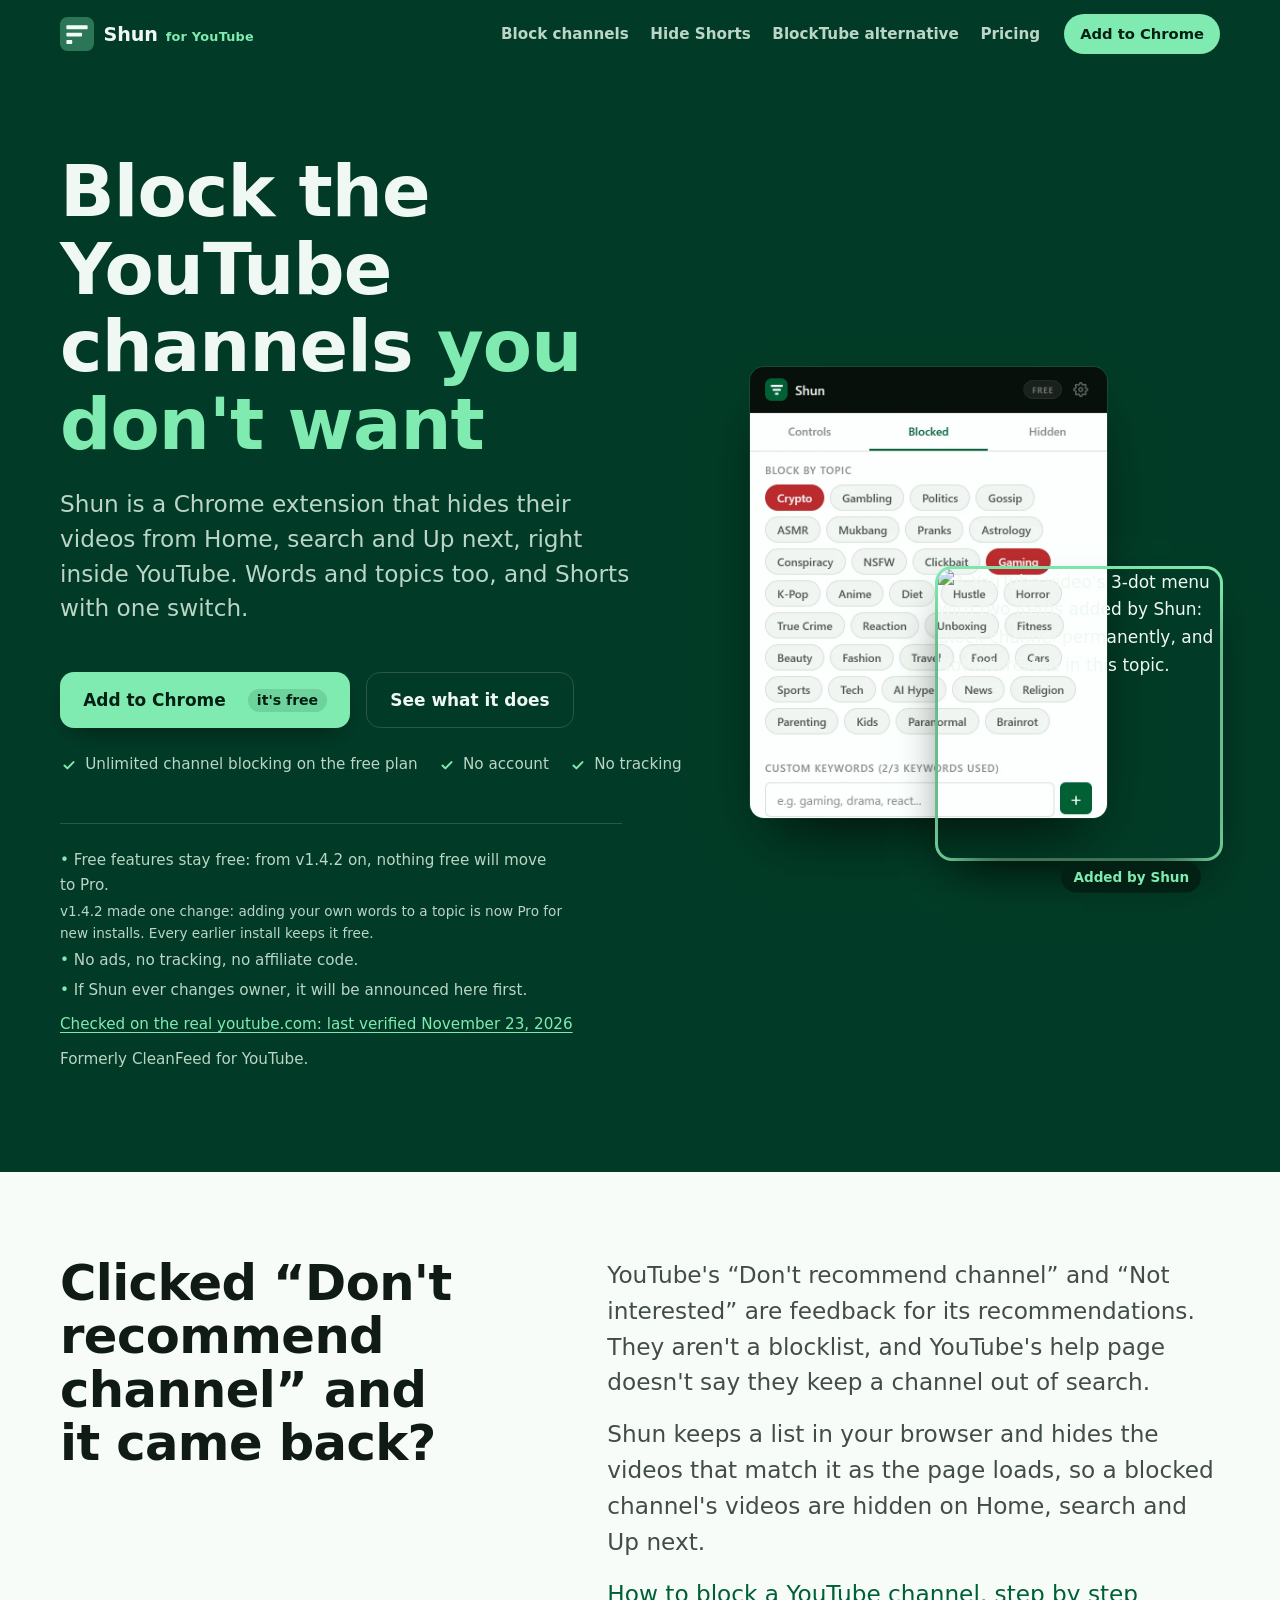
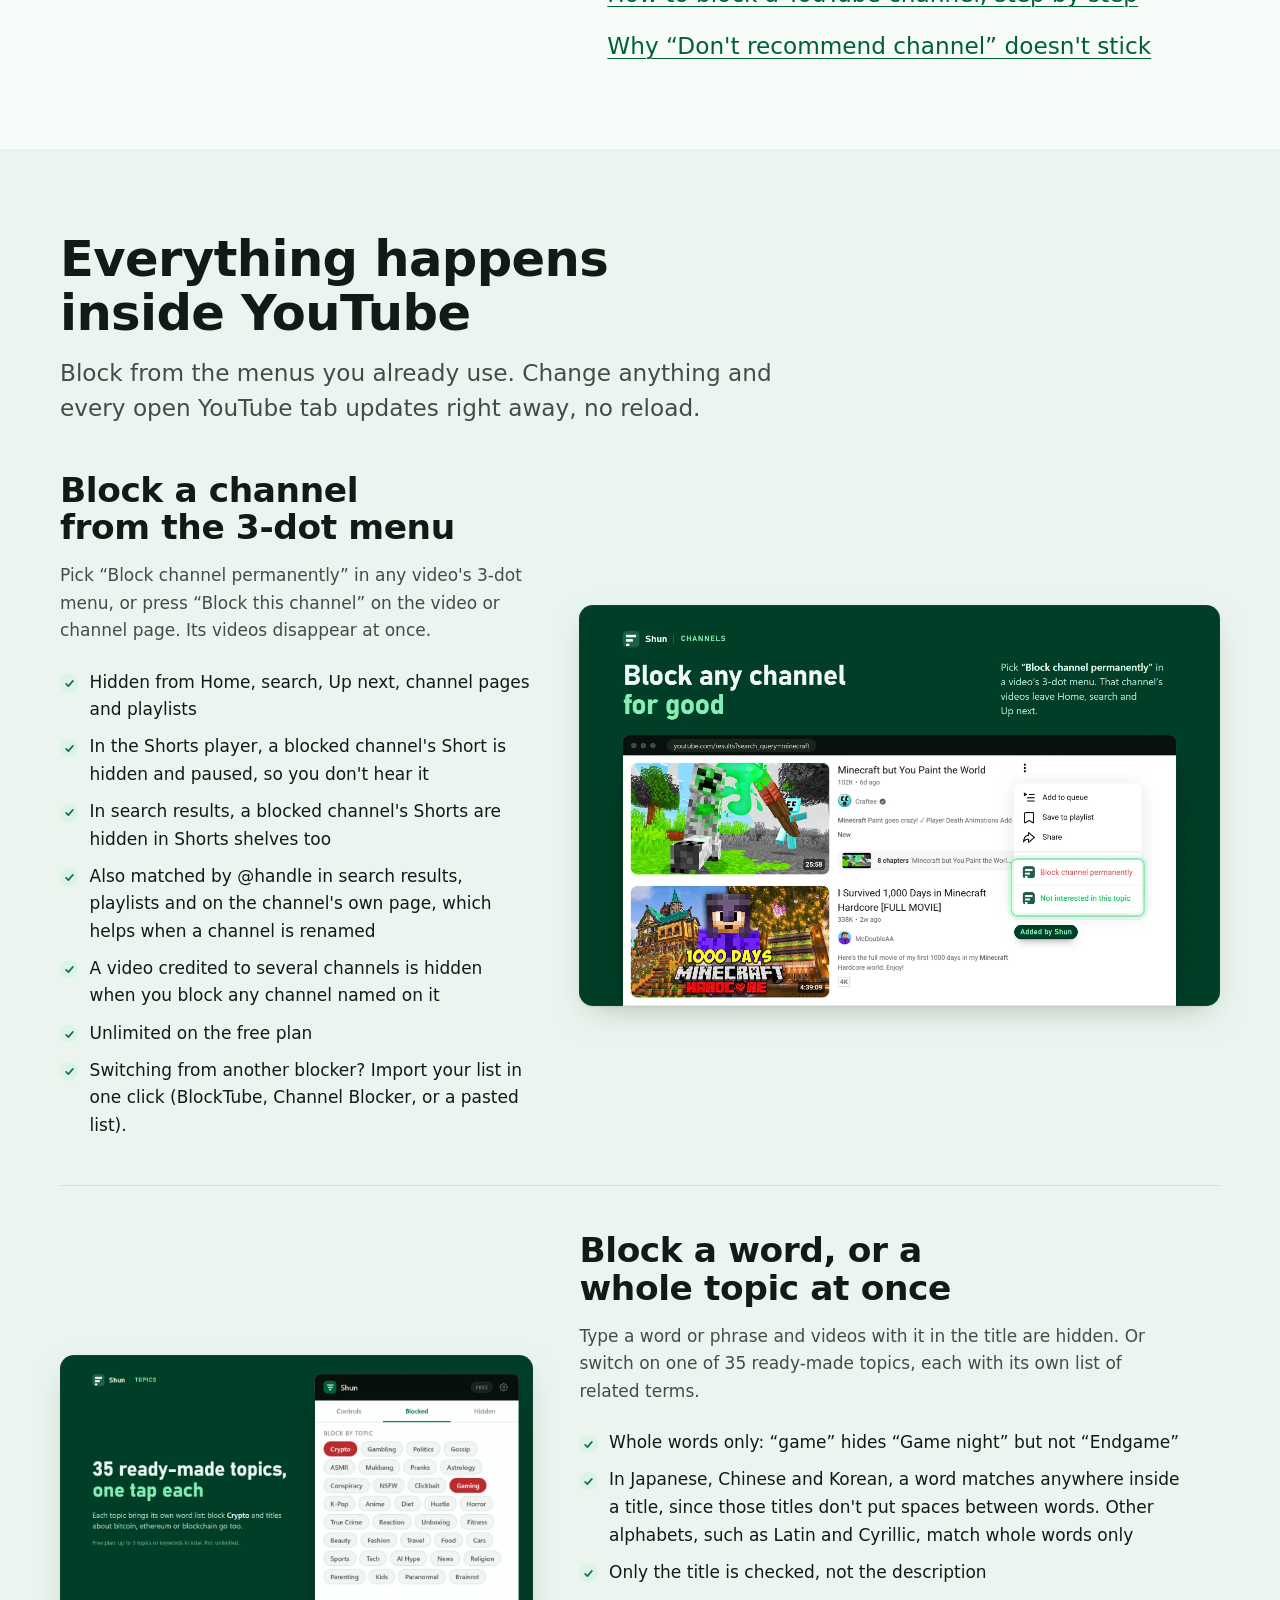
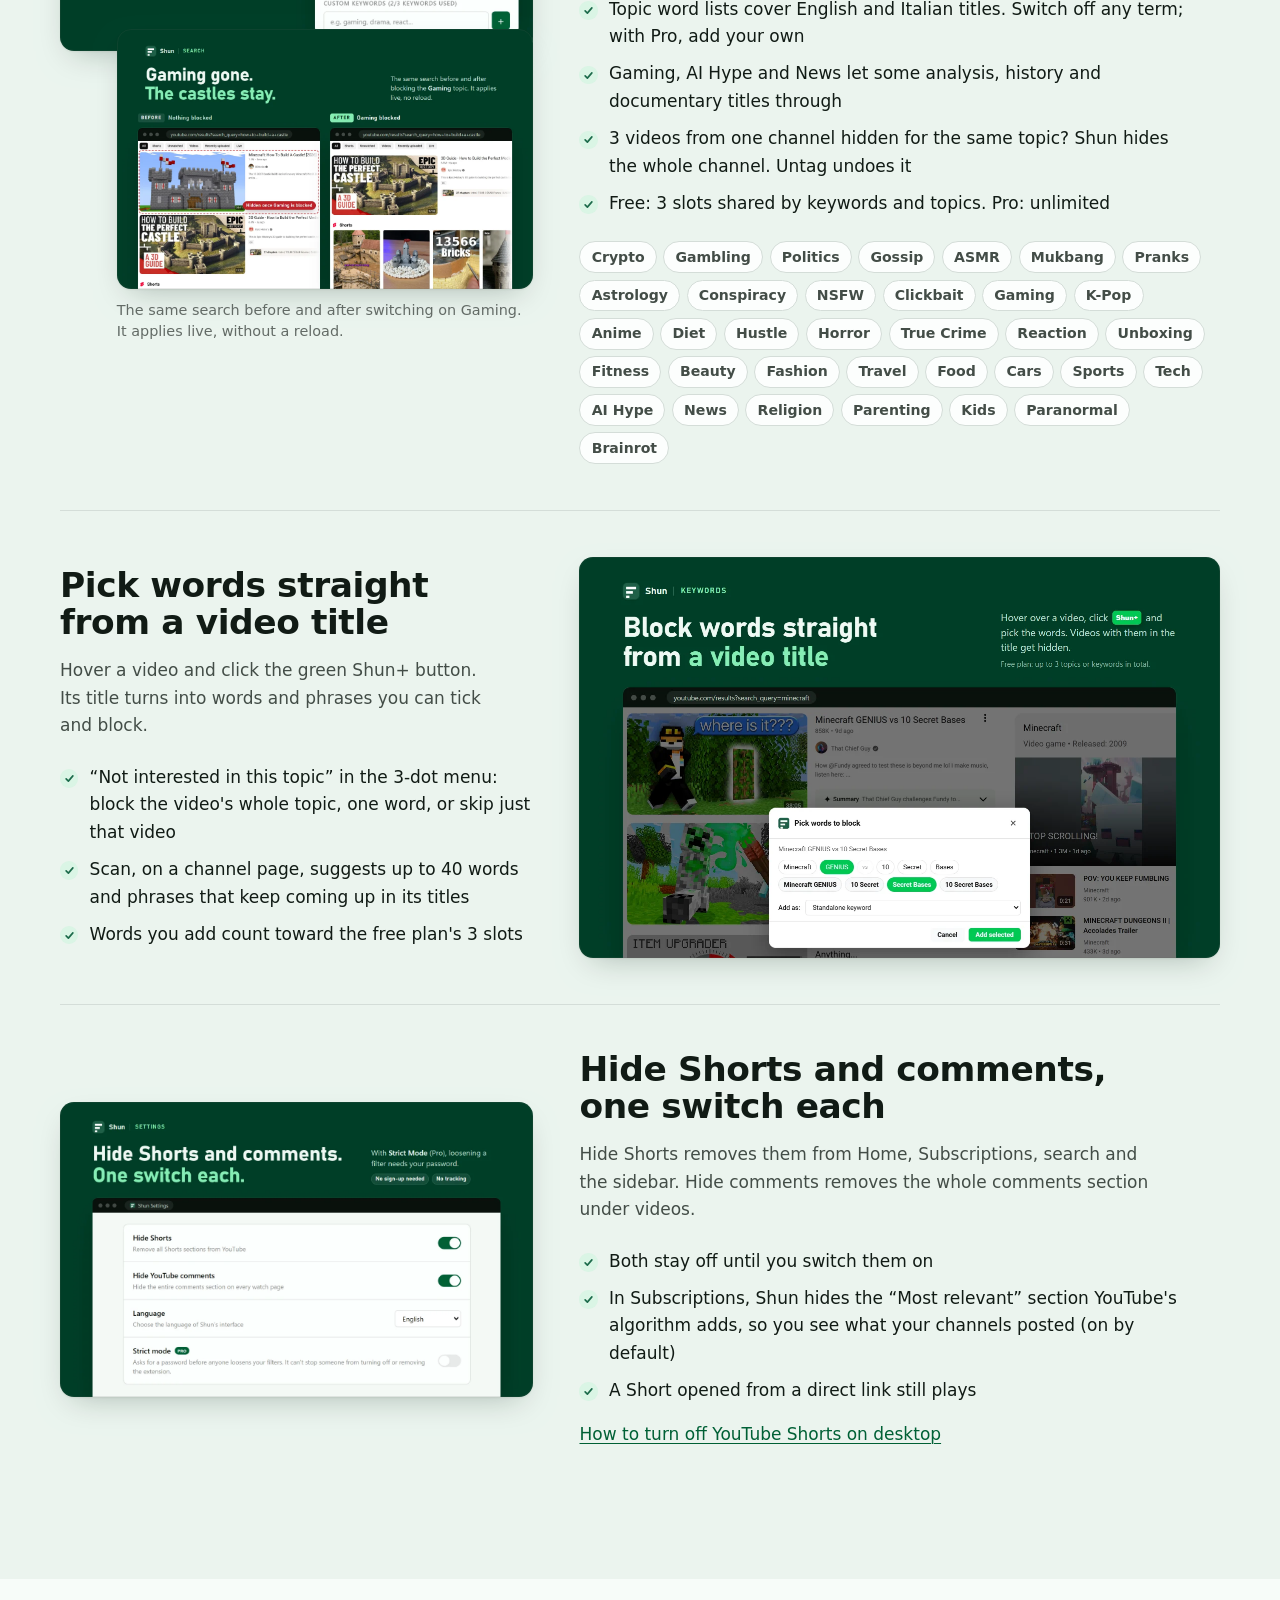
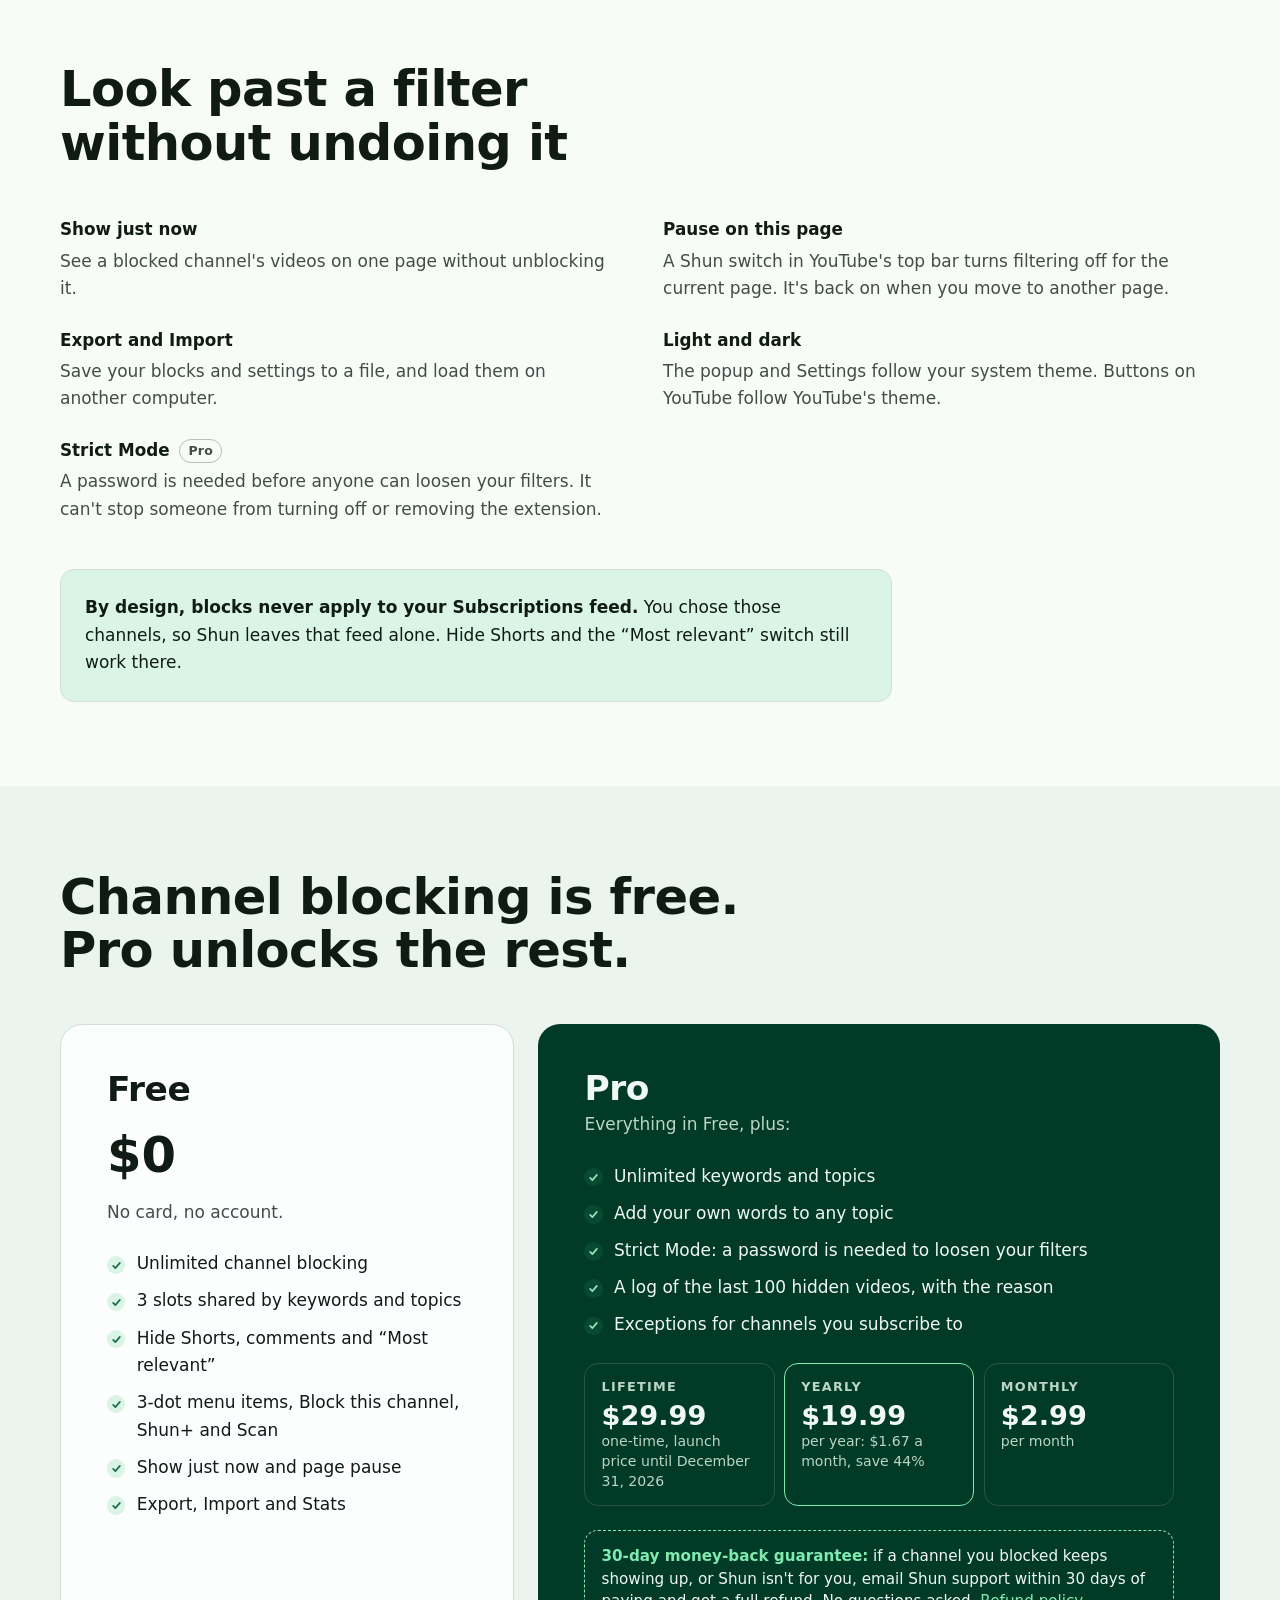
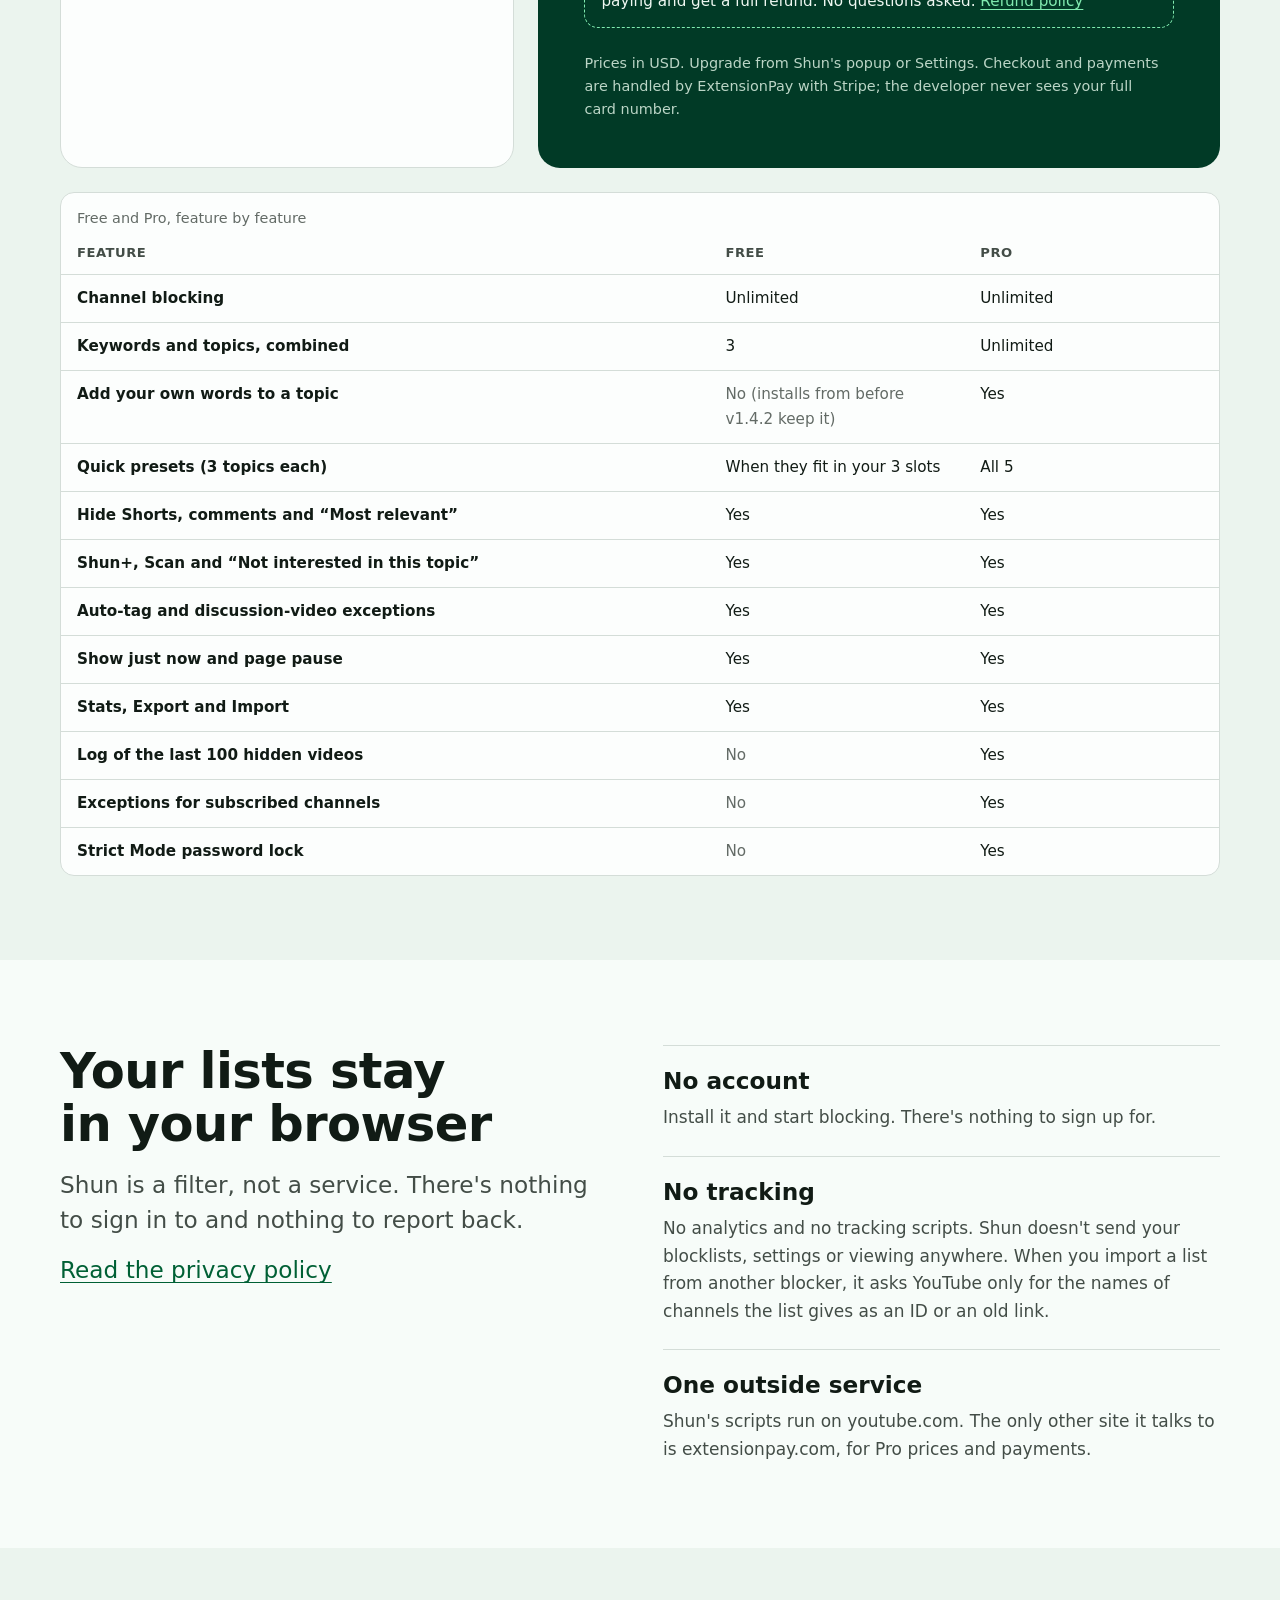
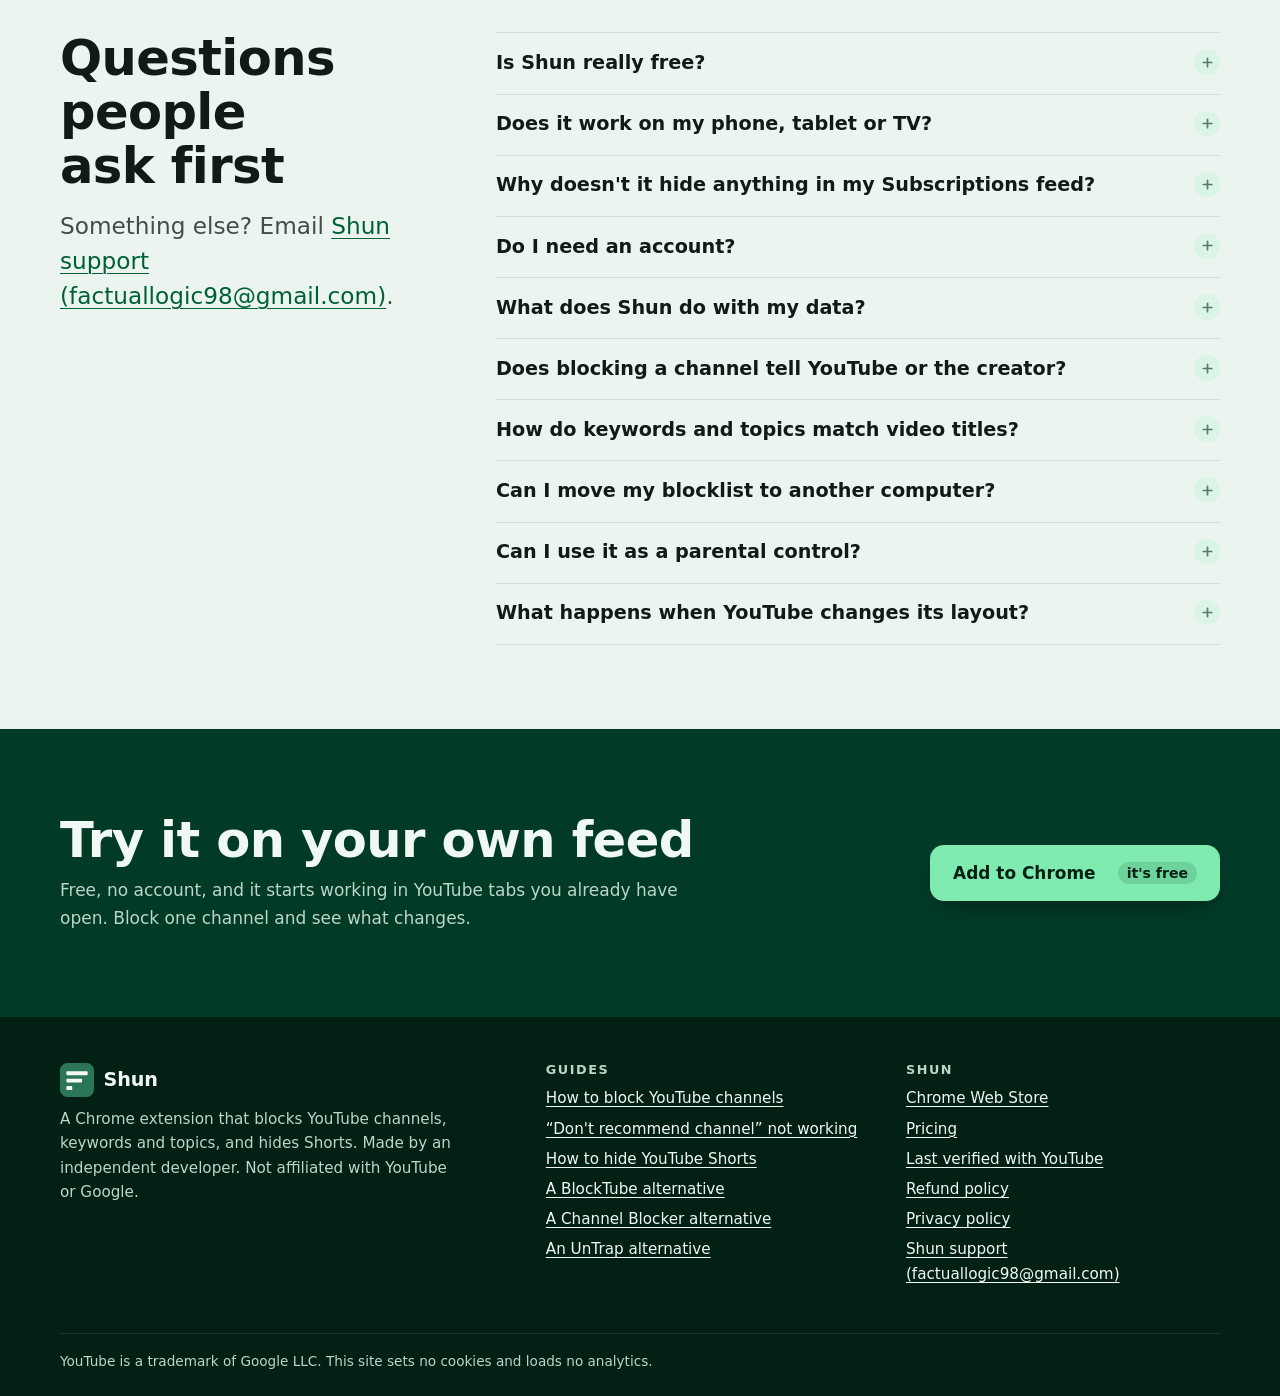
==== commit 3d2536a0: "Site refinement: hierarchy, mobile tables, reading width, print" ====
--- a/index.html
+++ b/index.html
@@ -110,16 +110,8 @@
     <section class="hero on-forest" aria-labelledby="hero-title">
       <div class="wrap">
         <div class="hero-copy">
-          <p class="eyebrow">Chrome extension for YouTube</p>
-          <h1 id="hero-title">Block the YouTube channels, words and topics <span class="mint">you don't want</span></h1>
-          <p class="hero-lede">Shun hides them from Home, search and Up next, right inside YouTube. Shorts too, with one switch.</p>
-          <p class="formerly">Formerly CleanFeed for YouTube.</p>
-          <ul class="promises" aria-label="Promises">
-            <li>Free features stay free: from v1.4.2 on, nothing free will move to Pro. <span class="promise-note">v1.4.2 made one change: adding your own words to a topic is now Pro for new installs. Every earlier install keeps it free.</span></li>
-            <li>No ads, no tracking, no affiliate code.</li>
-            <li>If Shun ever changes owner, it will be announced here first.</li>
-          </ul>
-          <p class="formerly"><a href="last-verified.html">Checked on the real youtube.com: last verified November 23, 2026</a></p>
+          <h1 id="hero-title">Block the YouTube channels <span class="mint">you don't want</span></h1>
+          <p class="hero-lede">Shun is a Chrome extension that hides their videos from Home, search and Up next, right inside YouTube. Words and topics too, and Shorts with one switch.</p>
           <div class="hero-actions">
             <a class="btn btn-primary" href="https://chromewebstore.google.com/detail/cleanfeed-for-youtube-blo/iikgdocegpniapcigmmgcnacfojmmnnd?utm_source=website&amp;utm_campaign=site">Add to Chrome<span class="visually-hidden">,</span> <span class="btn-note">it's free</span></a>
             <a class="btn btn-ghost" href="#features">See what it does</a>
@@ -129,11 +121,20 @@
             <li><svg viewBox="0 0 20 20" aria-hidden="true"><path d="M5 10.5l3.2 3.2L15 6.8" fill="none" stroke="currentColor" stroke-width="2.2" stroke-linecap="round" stroke-linejoin="round"/></svg>No account</li>
             <li><svg viewBox="0 0 20 20" aria-hidden="true"><path d="M5 10.5l3.2 3.2L15 6.8" fill="none" stroke="currentColor" stroke-width="2.2" stroke-linecap="round" stroke-linejoin="round"/></svg>No tracking</li>
           </ul>
+          <div class="hero-trust">
+            <ul class="promises" aria-label="Promises">
+              <li>Free features stay free: from v1.4.2 on, nothing free will move to Pro. <span class="promise-note">v1.4.2 made one change: adding your own words to a topic is now Pro for new installs. Every earlier install keeps it free.</span></li>
+              <li>No ads, no tracking, no affiliate code.</li>
+              <li>If Shun ever changes owner, it will be announced here first.</li>
+            </ul>
+            <p class="formerly"><a href="last-verified.html">Checked on the real youtube.com: last verified November 23, 2026</a></p>
+            <p class="formerly">Formerly CleanFeed for YouTube.</p>
+          </div>
         </div>
         <div class="hero-visual">
           <img class="hero-popup" src="assets/cleanfeed-popup-block-by-topic.webp" width="760" height="960" fetchpriority="high"
                alt="The Shun popup on its Blocked tab: a grid of 35 topics from Crypto to Brainrot, with Crypto and Gaming switched on, and a field for custom keywords.">
-          <img class="hero-menu" src="assets/cleanfeed-3-dot-menu-items.webp" width="474" height="486" loading="lazy"
+          <img class="hero-menu" src="assets/cleanfeed-3-dot-menu-items.webp" width="474" height="486"
                alt="A YouTube video's 3-dot menu with two items added by Shun: Block channel permanently, and Not interested in this topic.">
           <span class="hero-tag" aria-hidden="true">Added by Shun</span>
         </div>
@@ -155,14 +156,12 @@
     <section class="section band-2" id="features" aria-labelledby="features-title">
       <div class="wrap">
         <div class="section-head">
-          <p class="eyebrow">How it works</p>
           <h2 id="features-title">Everything happens inside YouTube</h2>
           <p>Block from the menus you already use. Change anything and every open YouTube tab updates right away, no reload.</p>
         </div>
 
         <article class="feature">
           <div class="feature-text">
-            <p class="eyebrow">Channels</p>
             <h3>Block a channel from the 3-dot menu</h3>
             <p>Pick “Block channel permanently” in any video's 3-dot menu, or press “Block this channel” on the video or channel page. Its videos disappear at once.</p>
             <ul class="ticks">
@@ -186,7 +185,6 @@
 
         <article class="feature flip">
           <div class="feature-text">
-            <p class="eyebrow">Keywords and topics</p>
             <h3>Block a word, or a whole topic at once</h3>
             <p>Type a word or phrase and videos with it in the title are hidden. Or switch on one of 35 ready-made topics, each with its own list of related terms.</p>
             <ul class="ticks">
@@ -230,7 +228,6 @@
 
         <article class="feature">
           <div class="feature-text">
-            <p class="eyebrow">Find what to block</p>
             <h3>Pick words straight from a video title</h3>
             <p>Hover a video and click the green Shun+ button. Its title turns into words and phrases you can tick and block.</p>
             <ul class="ticks">
@@ -250,7 +247,6 @@
 
         <article class="feature flip">
           <div class="feature-text">
-            <p class="eyebrow">Shorts and comments</p>
             <h3>Hide Shorts and comments, one switch each</h3>
             <p>Hide Shorts removes them from Home, Subscriptions, search and the sidebar. Hide comments removes the whole comments section under videos.</p>
             <ul class="ticks">
@@ -274,7 +270,6 @@
     <section class="section" aria-labelledby="control-title">
       <div class="wrap">
         <div class="section-head">
-          <p class="eyebrow">Stay in control</p>
           <h2 id="control-title">Look past a filter without undoing it</h2>
         </div>
         <dl class="controls">
@@ -293,7 +288,6 @@
     <section class="section band-2" id="pricing" aria-labelledby="pricing-title">
       <div class="wrap">
         <div class="section-head">
-          <p class="eyebrow">Free and Pro</p>
           <h2 id="pricing-title">Channel blocking is free. Pro unlocks the rest.</h2>
         </div>
         <div class="plans">
@@ -358,7 +352,6 @@
     <section class="section" id="privacy" aria-labelledby="privacy-title">
       <div class="wrap privacy">
         <div class="section-head">
-          <p class="eyebrow">Privacy</p>
           <h2 id="privacy-title">Your lists stay in your browser</h2>
           <p>Shun is a filter, not a service. There's nothing to sign in to and nothing to report back.</p>
           <p><a href="privacy-policy.html">Read the privacy policy</a></p>
@@ -374,7 +367,6 @@
     <section class="section band-2" id="faq" aria-labelledby="faq-title">
       <div class="wrap faq">
         <div class="section-head">
-          <p class="eyebrow">FAQ</p>
           <h2 id="faq-title">Questions people ask first</h2>
           <p>Something else? Email <a href="mailto:factuallogic98@gmail.com">Shun support (factuallogic98@gmail.com)</a>.</p>
         </div>
@@ -449,7 +441,7 @@
           <ul>
             <li><a href="how-to-block-youtube-channels.html">How to block YouTube channels</a></li>
             <li><a href="youtube-dont-recommend-channel-not-working.html">“Don't recommend channel” not working</a></li>
-            <li><a href="hide-youtube-shorts.html">How to turn off YouTube Shorts</a></li>
+            <li><a href="hide-youtube-shorts.html">How to hide YouTube Shorts</a></li>
             <li><a href="blocktube-alternative.html">A BlockTube alternative</a></li>
             <li><a href="channel-blocker-alternative.html">A Channel Blocker alternative</a></li>
             <li><a href="untrap-alternative.html">An UnTrap alternative</a></li>
--- a/assets/site.css
+++ b/assets/site.css
@@ -107,6 +107,8 @@
 a:hover { color: var(--accent-hover); text-decoration-thickness: 2px; }
 strong { font-weight: 650; }
 code { font-family: ui-monospace, "Cascadia Mono", Consolas, monospace; font-size: 0.92em; }
+.article code, .faq-answer code { overflow-wrap: anywhere; }
+::selection { background: var(--mint); color: var(--forest-deep); }
 :focus-visible { outline: 3px solid var(--accent); outline-offset: 3px; border-radius: 4px; }
 .on-forest :focus-visible, .site-header :focus-visible, .site-footer :focus-visible { outline-color: var(--mint); }
 
@@ -116,6 +118,7 @@
   border-radius: var(--radius-s); font-weight: 650; text-decoration: none;
 }
 .skip-link:focus { top: 0.75rem; }
+.skip-link:hover { color: var(--forest-deep); background: var(--mint-hover); }
 .visually-hidden {
   position: absolute !important; width: 1px; height: 1px; overflow: hidden;
   clip: rect(0 0 0 0); clip-path: inset(50%); white-space: nowrap;
@@ -191,22 +194,19 @@
 .on-forest a:not(.btn) { color: var(--mint); }
 .on-forest a:not(.btn):hover { color: var(--mint-hover); }
 .mint { color: var(--mint); }
-.eyebrow {
-  font-family: var(--font-display); font-weight: 700; font-size: 0.85rem;
-  letter-spacing: 0.14em; text-transform: uppercase; color: var(--accent);
-}
-.on-forest .eyebrow { color: var(--mint); }
 
 /* ── Home hero ──────────────────────────────────────────────────────── */
 .hero { padding-block: var(--space-l) var(--space-xl); overflow: hidden; }
 .hero-copy { min-width: 0; }
 .hero .wrap { display: grid; gap: var(--space-l); align-items: center; grid-template-columns: minmax(0, 1fr); }
-.hero h1 { font-size: var(--step-4); margin-top: var(--space-s); max-width: 17ch; }
-.hero-lede { margin-top: var(--space-m); font-size: var(--step-1); line-height: 1.5; color: var(--on-forest-2); max-width: 36ch; }
+.hero h1 { font-size: var(--step-4); max-width: 17ch; }
+.hero-lede { margin-top: var(--space-m); font-size: var(--step-1); line-height: 1.5; color: var(--on-forest-2); max-width: 40ch; }
 .formerly { margin-top: var(--space-xs, 0.5rem); font-size: 0.95rem; color: var(--on-forest-2); }
 .promises { margin: var(--space-s) 0 0; padding: 0; list-style: none; display: grid; gap: 0.3rem; font-size: 0.95rem; color: var(--on-forest-2); max-width: 52ch; }
 .promises li::before { content: "\2022\00a0"; color: var(--mint); }
 .promises .promise-note { display: block; margin-top: 0.15rem; font-size: 0.85rem; }
+.hero-trust { margin-top: var(--space-l); padding-top: var(--space-m); border-top: 1px solid var(--forest-line); max-width: 52ch; }
+.hero-trust .promises { margin-top: 0; }
 .hero-actions { margin-top: var(--space-l); display: flex; flex-wrap: wrap; gap: var(--space-s); align-items: center; }
 .hero-facts {
   margin-top: var(--space-m); padding: 0; list-style: none;
@@ -216,11 +216,11 @@
 .hero-facts svg { width: 18px; height: 18px; color: var(--mint); flex: none; }
 .hero-visual { position: relative; justify-self: center; width: min(100%, 470px); padding-bottom: 2.5rem; }
 .hero-popup {
-  width: 82%; border-radius: var(--radius-m); overflow: hidden;
+  width: 76%; border-radius: var(--radius-m); overflow: hidden;
   box-shadow: 0 30px 60px -24px oklch(8% 0.04 163 / 0.85), 0 0 0 1px oklch(100% 0 0 / 0.08);
 }
 .hero-menu {
-  position: absolute; right: 0; bottom: 0; width: 52%;
+  position: absolute; right: 0; bottom: 0; width: 60%;
   border-radius: var(--radius-m); overflow: hidden;
   box-shadow: 0 24px 48px -18px oklch(8% 0.04 163 / 0.9), 0 0 0 3px var(--mint);
 }
@@ -239,7 +239,7 @@
 .section { padding-block: var(--space-xl); }
 .section-tight { padding-block: var(--space-l); }
 .section-head { max-width: 46rem; }
-.section-head h2 { font-size: var(--step-3); margin-top: var(--space-xs); }
+.section-head h2 { font-size: var(--step-3); }
 .section-head p { margin-top: var(--space-s); font-size: var(--step-1); line-height: 1.5; color: var(--text-2); }
 .on-forest .section-head p { color: var(--on-forest-2); }
 .band-2 { background: var(--surface-2); }
@@ -258,7 +258,7 @@
   padding-block: var(--space-l);
 }
 .feature + .feature { border-top: 1px solid var(--border); }
-.feature h3 { font-size: var(--step-2); margin-top: var(--space-xs); }
+.feature h3 { font-size: var(--step-2); }
 .feature-text > p { margin-top: var(--space-s); color: var(--text-2); max-width: 38rem; }
 @media (min-width: 920px) {
   .feature { grid-template-columns: minmax(0, 0.85fr) minmax(0, 1.15fr); }
@@ -357,7 +357,26 @@
 }
 .compare-table tr.ours th { background: var(--tint); }
 .scroll-hint { display: none; font-size: 0.85rem; color: var(--text-3); }
-@media (max-width: 899px) { .scroll-hint { display: block; } }
+@media (min-width: 641px) and (max-width: 899px) { .scroll-hint { display: block; } }
+@media (max-width: 640px) {
+  .table-wrap:has(> table.stack) { border: 0; border-radius: 0; background: none; overflow: visible; }
+  table.stack, table.stack tbody, table.stack tr, table.stack th, table.stack td { display: block; }
+  table.stack { min-width: 0; }
+  table.stack thead { position: absolute; width: 1px; height: 1px; overflow: hidden; clip-path: inset(50%); white-space: nowrap; }
+  table.stack tr { border: 1px solid var(--border); border-radius: var(--radius-m); background: var(--surface); padding: 0.85rem 1rem; }
+  table.stack tr + tr { margin-top: 0.6rem; }
+  table.stack tr.ours { background: var(--tint); border-color: var(--border-strong); }
+  table.stack tbody th, .compare-table.stack tbody th {
+    position: static; padding: 0; border: 0; box-shadow: none; background: none; font-size: 1.02rem; line-height: 1.35;
+  }
+  table.stack td { padding: 0.55rem 0 0; border: 0; }
+  table.stack td::before {
+    content: attr(data-label); display: block; margin-bottom: 0.1rem;
+    font-size: 0.76rem; font-weight: 700; letter-spacing: 0.04em; text-transform: uppercase; color: var(--text-3);
+  }
+  .compare-table.stack td { display: grid; grid-template-columns: minmax(0, 6.75rem) minmax(0, 1fr); gap: 0.75rem; padding-top: 0.4rem; }
+  .compare-table.stack td::before { margin: 0.15em 0 0; }
+}
 @media (min-width: 1080px) {
   .article .bleed { width: min(var(--wrap), calc(100vw - 2 * var(--gutter))); max-width: none; }
   .toc-static .toc { position: static; }
@@ -388,7 +407,7 @@
 .faq-list details { border-bottom: 1px solid var(--border); }
 .faq-list summary {
   list-style: none; cursor: pointer; display: flex; justify-content: space-between; gap: 1rem; align-items: start;
-  padding: 1.1rem 0; font-family: var(--font-display); font-weight: 700; font-size: 1.2rem; line-height: 1.25;
+  padding: 1.1rem 0; font-family: var(--font-display); font-weight: 700; font-size: 1.2rem; line-height: 1.3;
 }
 .faq-list summary::-webkit-details-marker { display: none; }
 .faq-list summary::after {
@@ -440,6 +459,7 @@
 .toc a:hover { color: var(--accent); text-decoration: underline; }
 
 .article { max-width: 46rem; }
+.article > p:not(.answer), .article > ul, .article > ol:not(.steps), .article > h2, .article > h3, .article .faq-answer { max-width: 36rem; }
 .article > * + * { margin-top: var(--space-s); }
 .article h2 { font-size: var(--step-2); margin-top: var(--space-xl); scroll-margin-top: 1.5rem; }
 .article h3 { font-size: var(--step-1); margin-top: var(--space-l); scroll-margin-top: 1.5rem; }
@@ -502,6 +522,14 @@
 .article-cta p { margin-top: var(--space-xs); color: var(--on-forest-2); }
 .article-cta .btn { margin-top: var(--space-m); }
 
+.article ul.reasons { list-style: none; padding: 0; gap: 0.5rem; max-width: 34rem; }
+.reasons a {
+  display: block; padding: 0.8rem 1rem; border: 1px solid var(--border); border-radius: var(--radius-m);
+  background: var(--surface); color: var(--text); font-weight: 600; text-decoration: none;
+  transition: border-color 160ms cubic-bezier(0.25, 1, 0.5, 1), background-color 160ms cubic-bezier(0.25, 1, 0.5, 1);
+}
+.reasons a:hover { border-color: var(--accent); background: var(--tint); color: var(--text); }
+
 .related { margin-top: var(--space-l) !important; }
 .related h2 { font-size: var(--step-1); margin-top: 0 !important; }
 .related ul { list-style: none; padding: 0 !important; margin-top: var(--space-s); display: grid; gap: 0.5rem; }
@@ -511,6 +539,22 @@
   *, *::before, *::after { transition: none !important; animation: none !important; scroll-behavior: auto !important; }
 }
 @media print {
-  .site-header, .site-footer, .toc, .article-cta, .cta-band, .skip-link { display: none !important; }
-  .on-forest { background: none; color: inherit; }
-}
+  :root {
+    color-scheme: light;
+    --bg: #fff; --surface: #fff; --surface-2: #fff; --tint: #fff;
+    --text: #111; --text-2: #222; --text-3: #444; --border: #bbb; --border-strong: #888; --accent: #0b4a33;
+  }
+  body { font-size: 11pt; line-height: 1.5; }
+  .site-header, .site-footer, .toc, .article-cta, .cta-band, .skip-link, .crumbs, .related, .scroll-hint { display: none !important; }
+  .on-forest, .on-forest * { background: none !important; color: #111 !important; box-shadow: none !important; }
+  .page-hero { padding-block: 0 0.5rem; }
+  .page-hero h1 { font-size: 1.9rem; max-width: none; }
+  .article-layout { display: block; padding-block: 0.5rem 0; }
+  .article, .article > * { max-width: none !important; }
+  .article h2 { margin-top: 1.4rem; break-after: avoid; }
+  .article h3 { break-after: avoid; }
+  .article li, .article tr, .callout, .answer { break-inside: avoid; }
+  .policy a[href^="http"]::after { content: " (" attr(href) ")"; font-size: 0.85em; overflow-wrap: anywhere; }
+  .table-wrap { overflow: visible; }
+  .compare-table { min-width: 0; }
+}
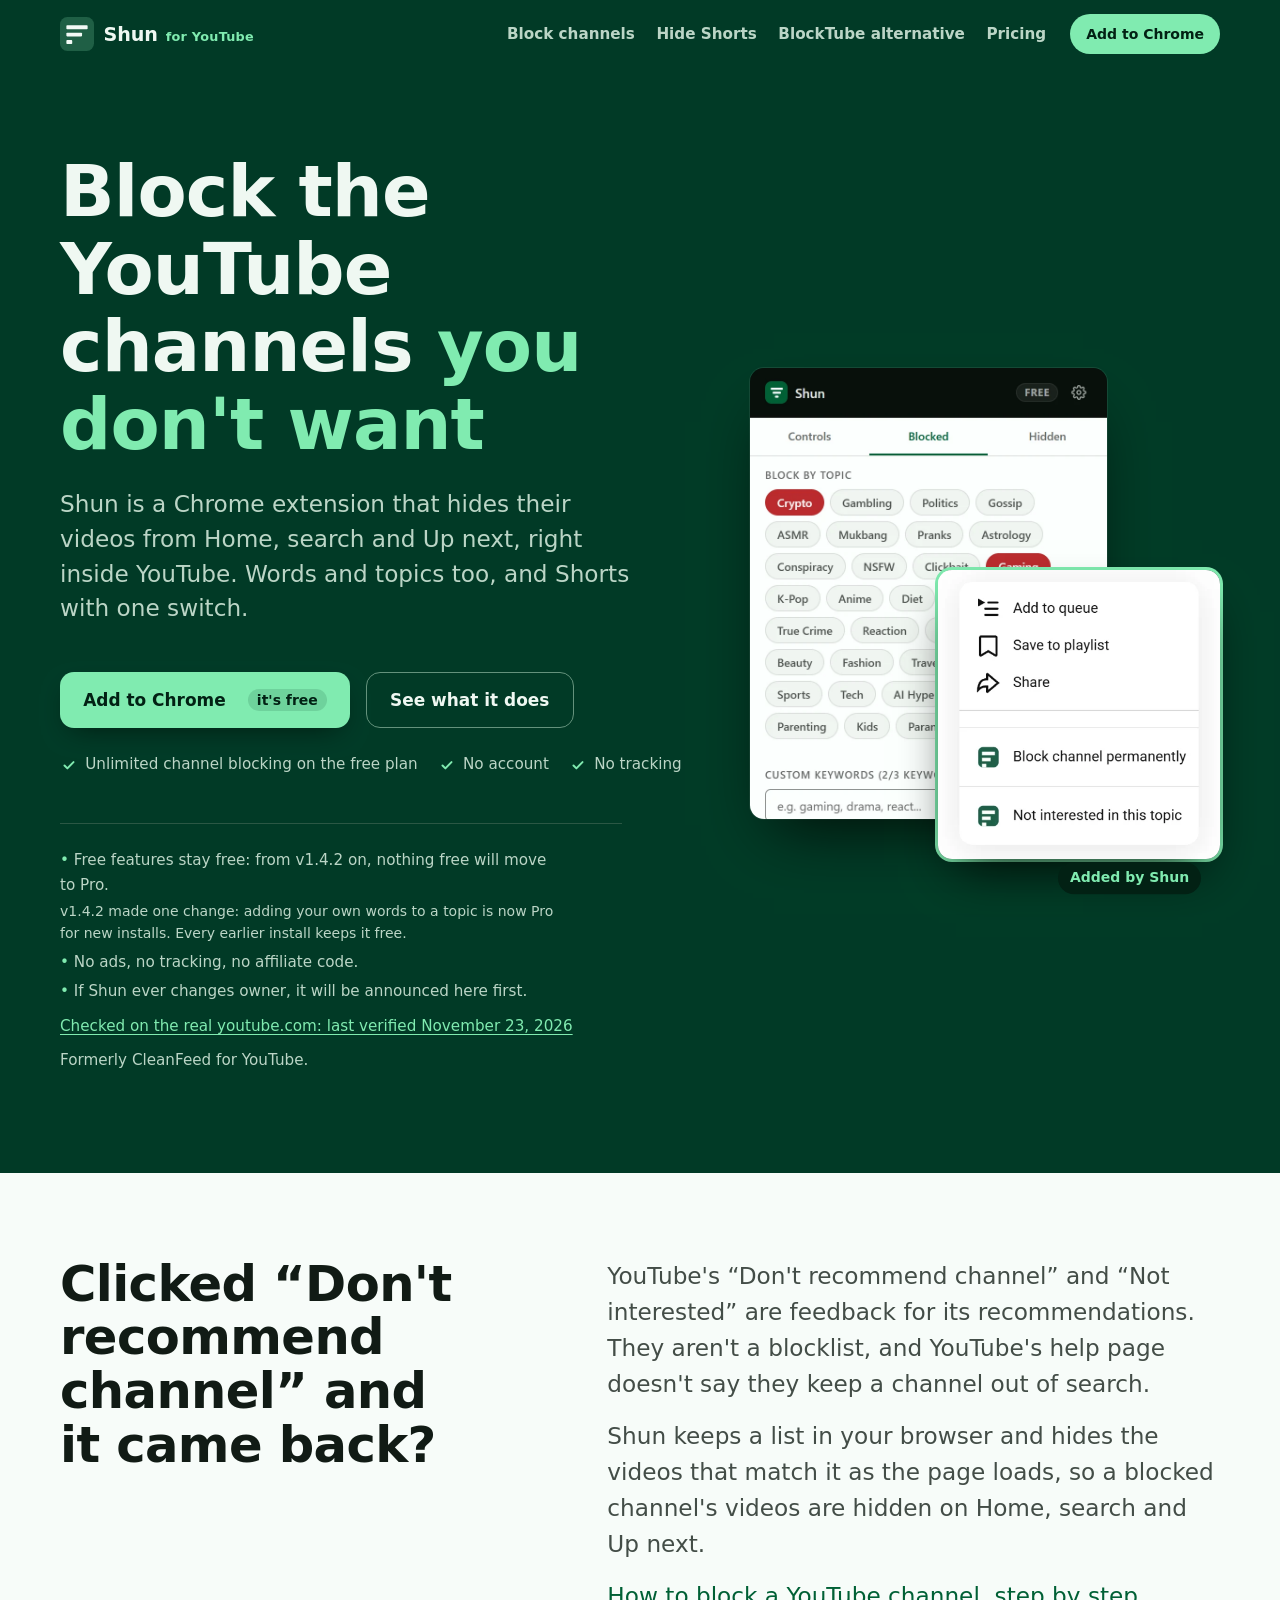
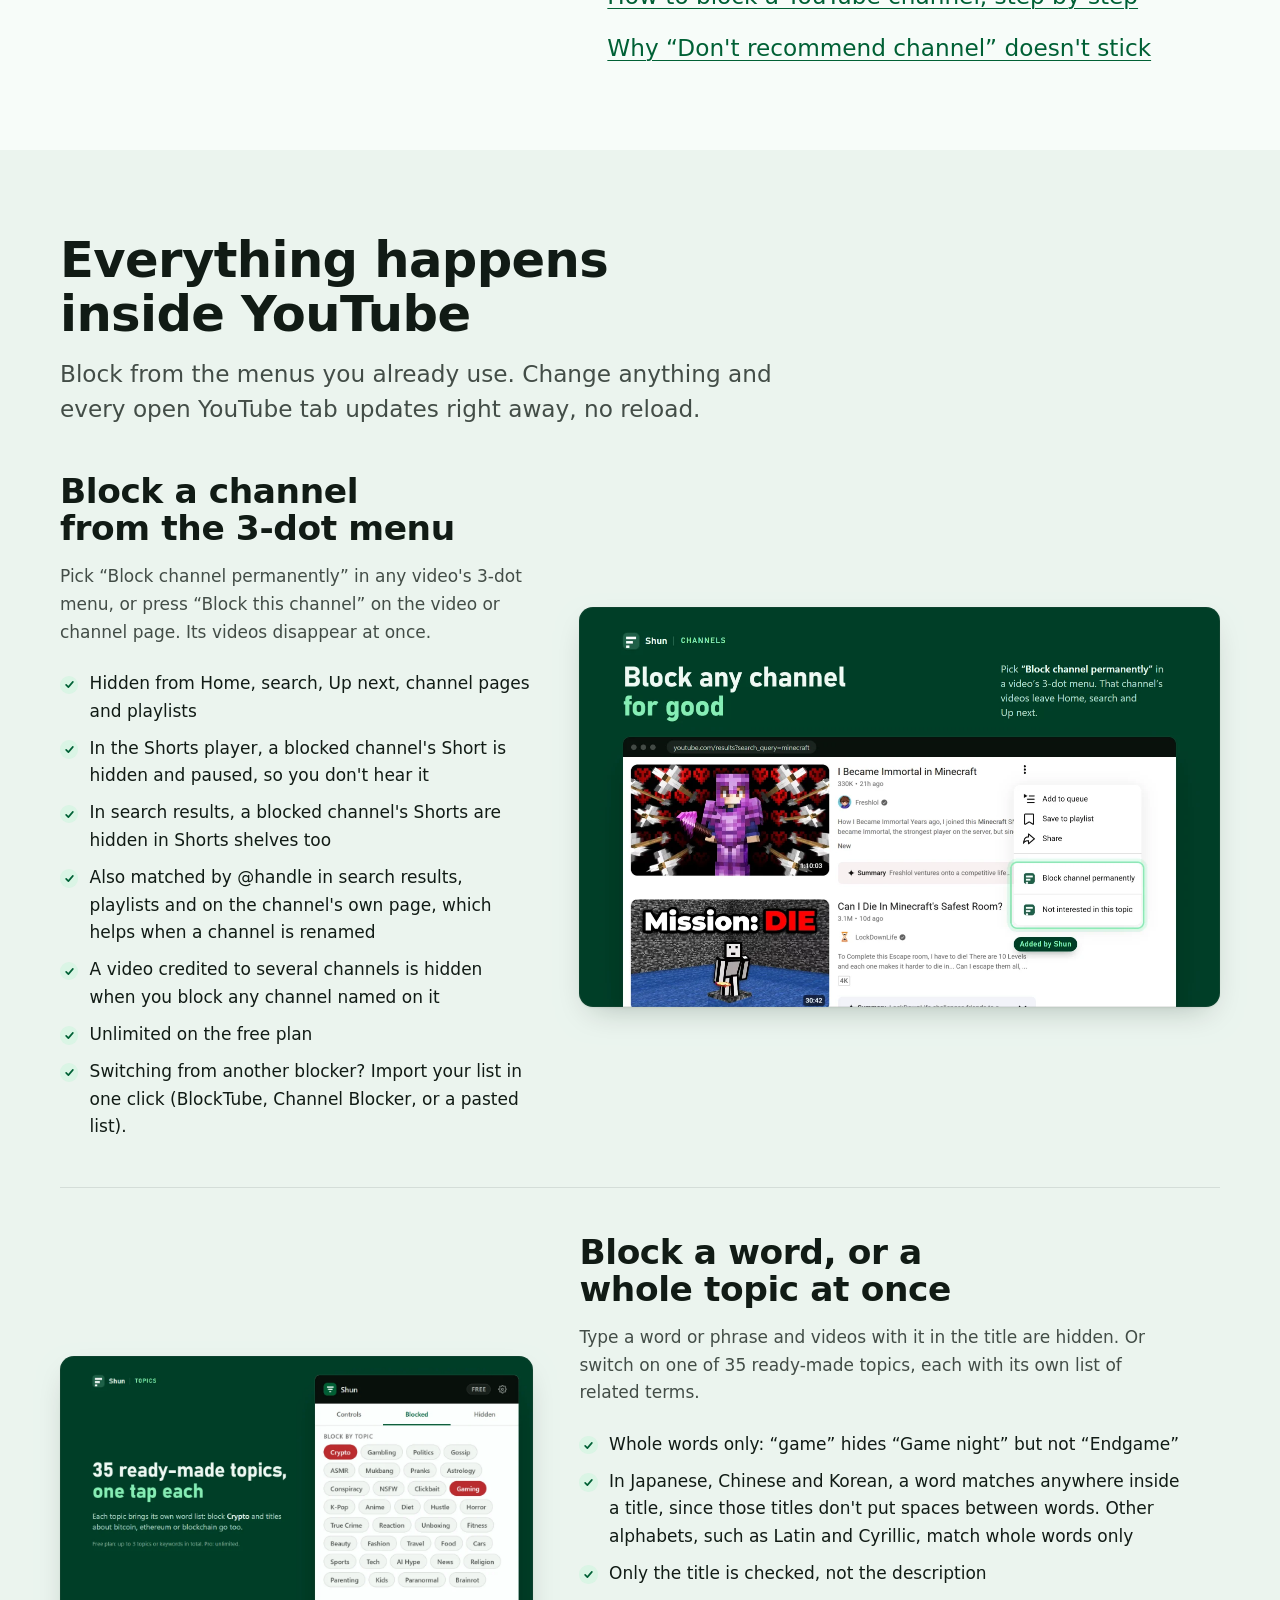
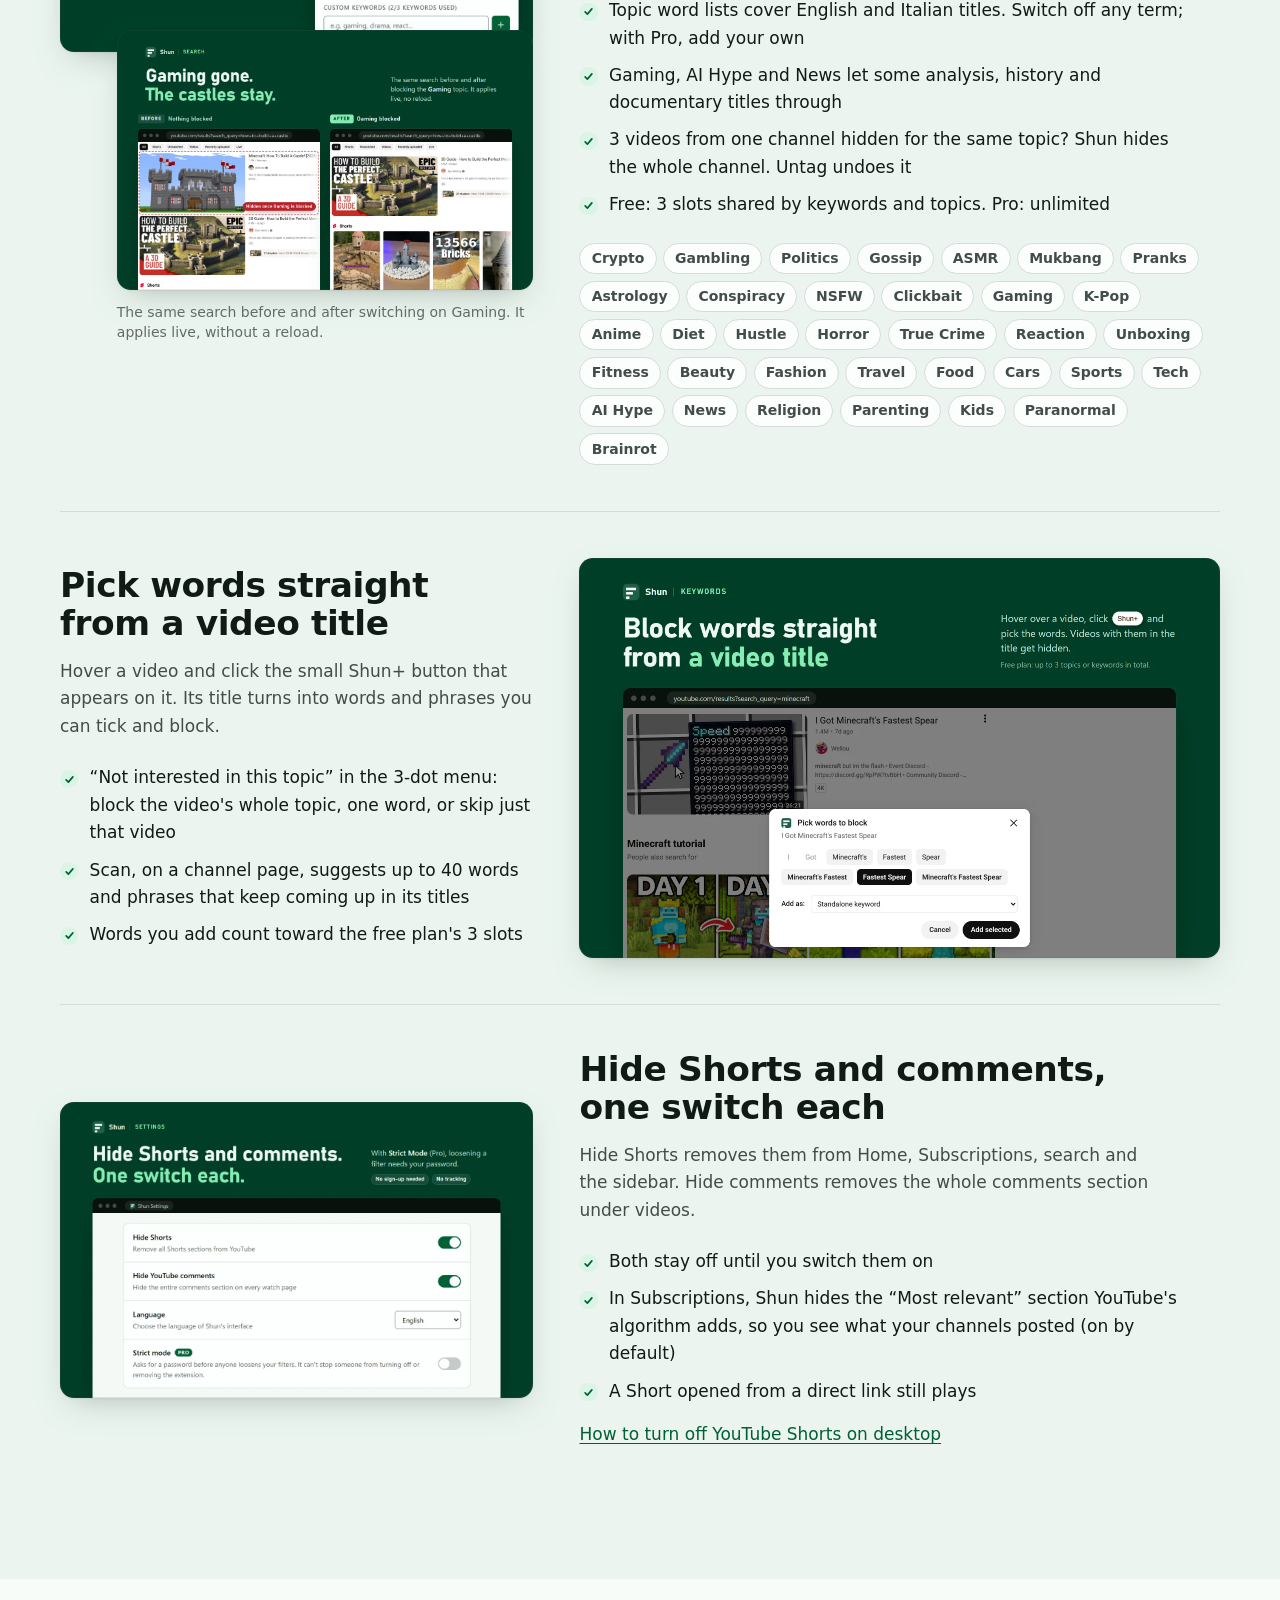
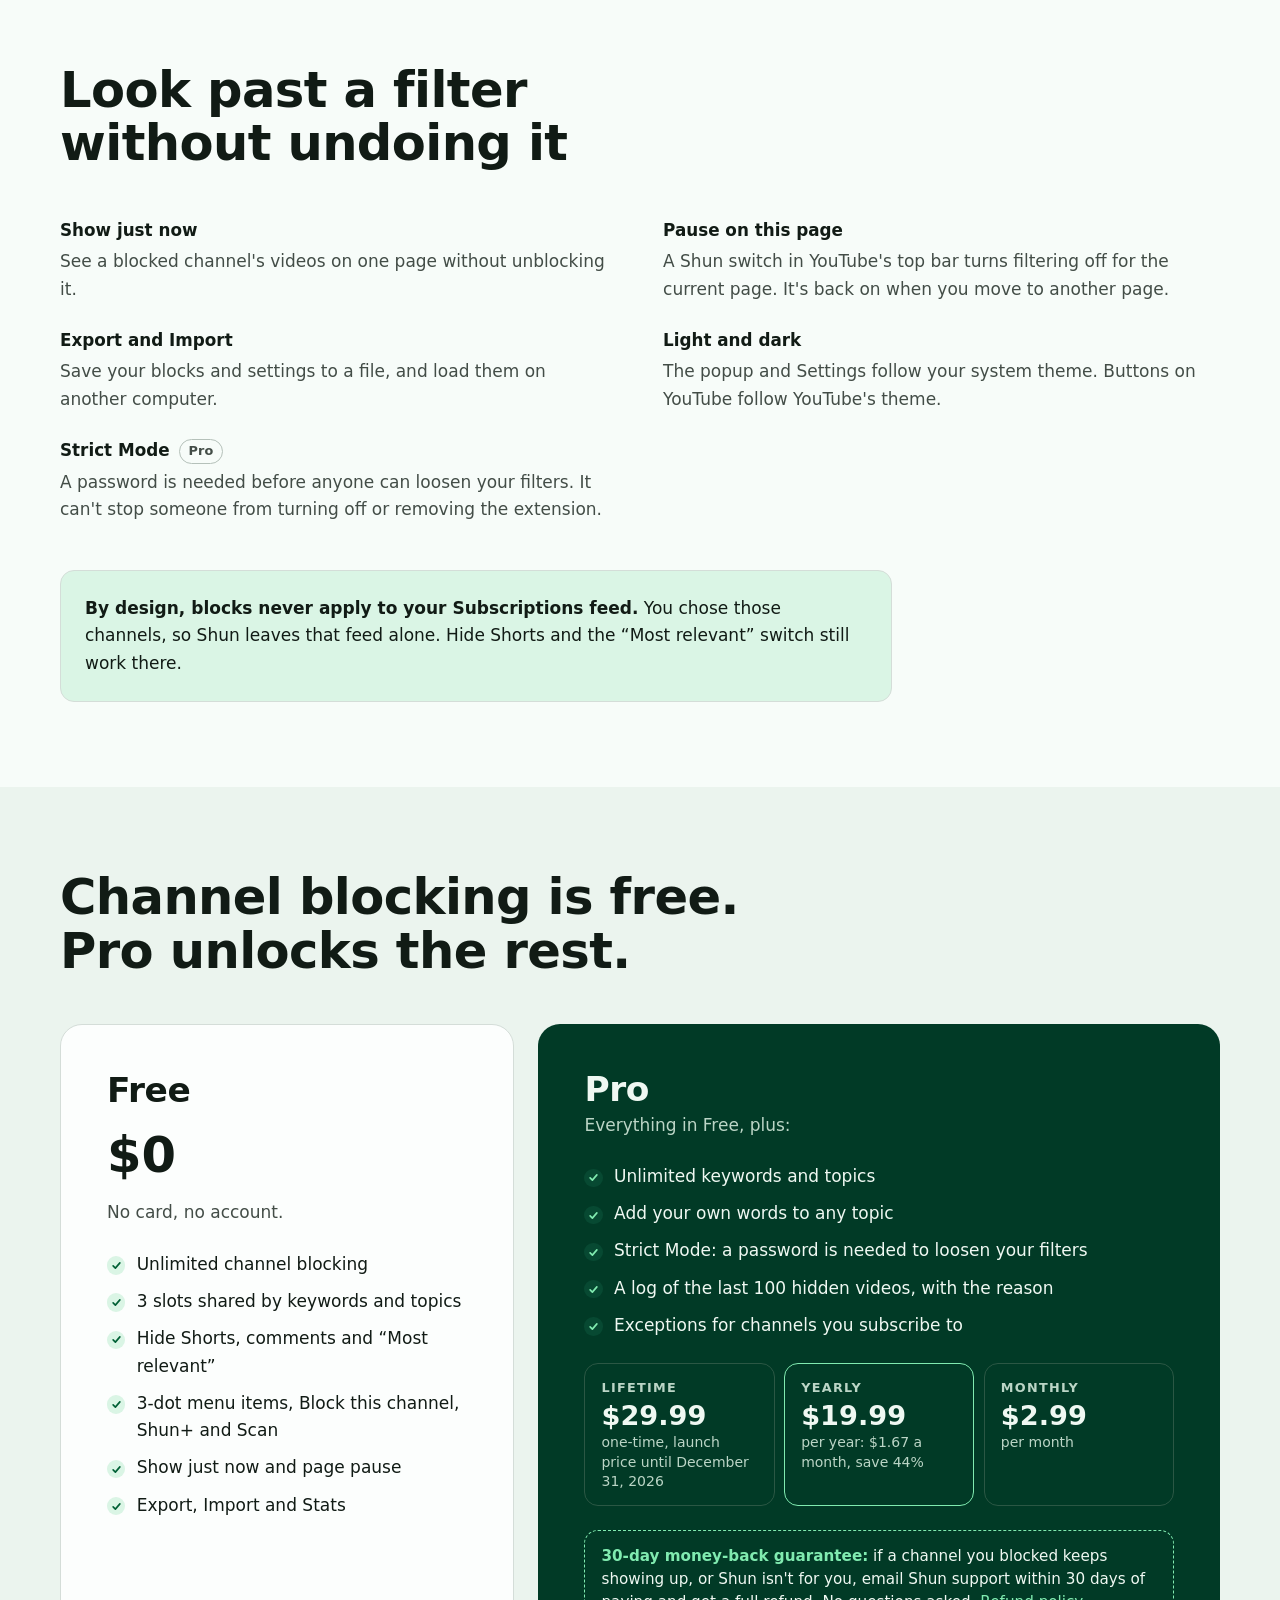
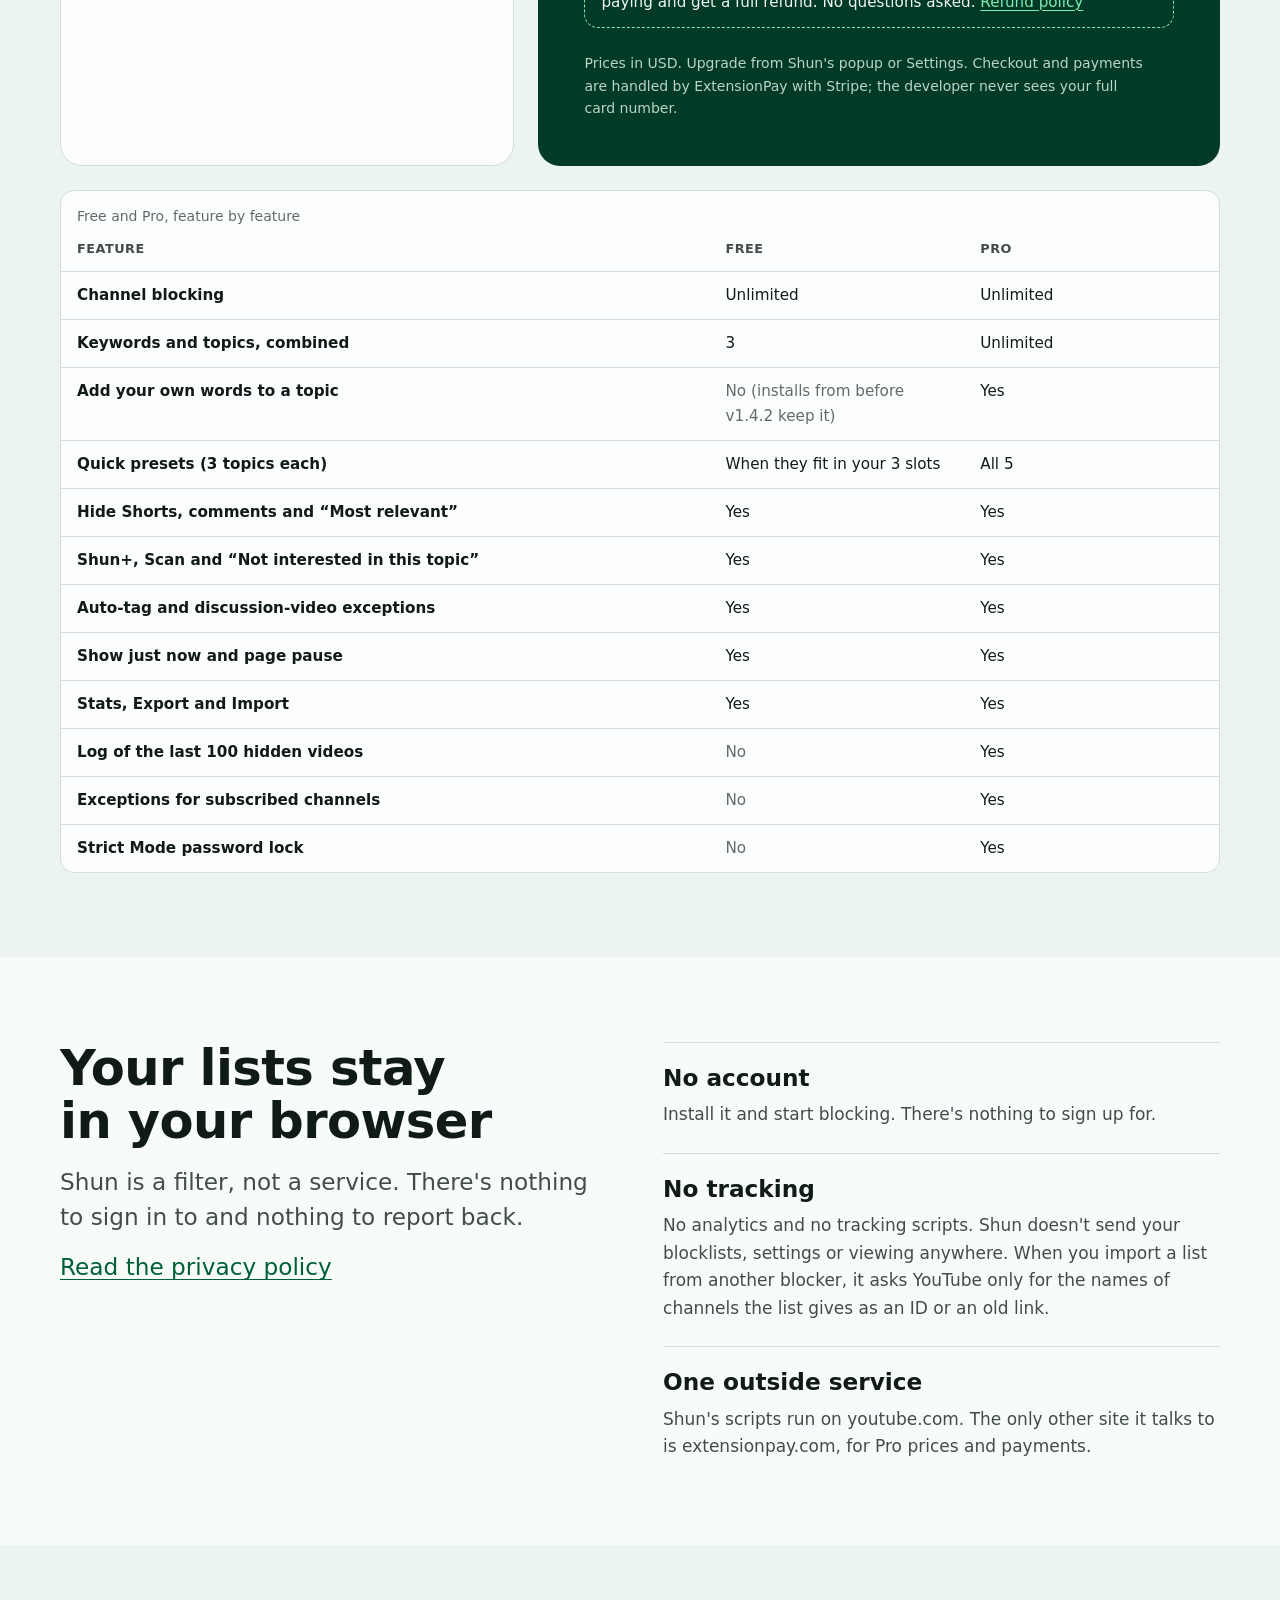
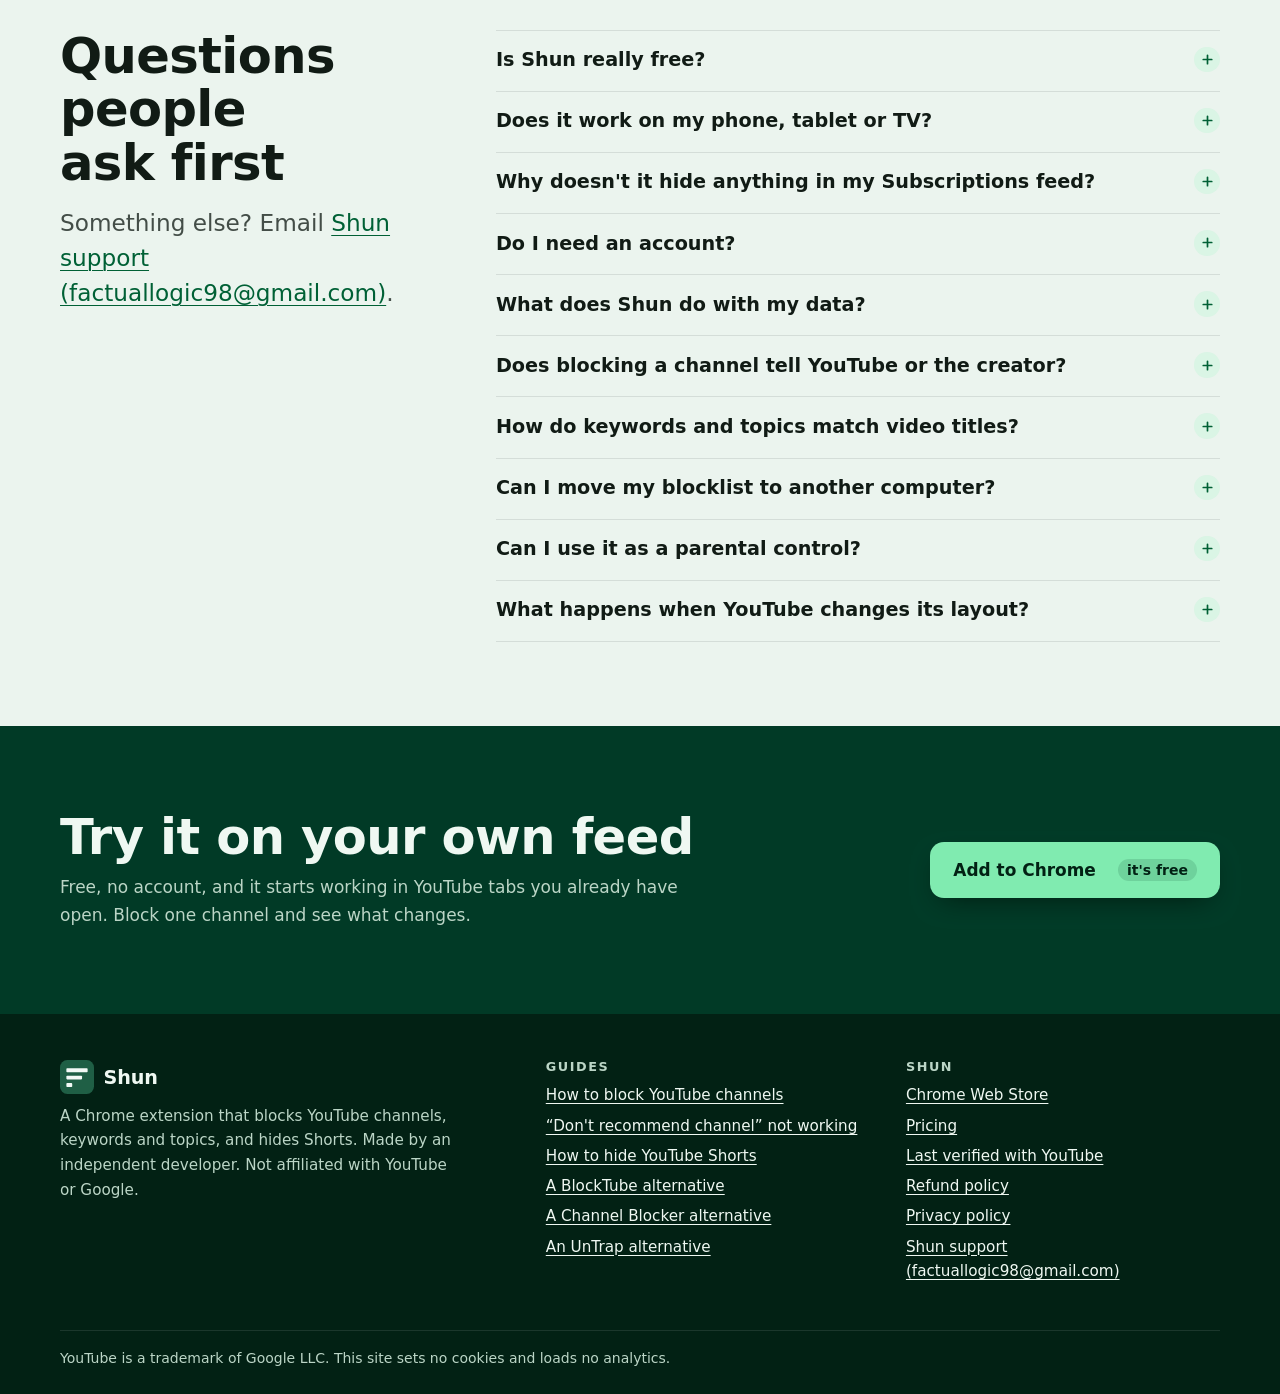
==== commit e049ee19: "Polish: one brand mark, contrast fixes, refreshed screenshots" ====
--- a/index.html
+++ b/index.html
@@ -91,7 +91,7 @@
   <header class="site-header">
     <div class="wrap">
       <a class="brand" href="./" aria-label="Shun home">
-        <svg viewBox="0 0 64 64" aria-hidden="true"><rect width="64" height="64" rx="14" fill="#2b7656"/><rect x="12" y="15.5" width="40" height="7.5" rx="1.5" fill="#f3faf6"/><rect x="12" y="29.5" width="29.5" height="7" rx="1.5" fill="#f3faf6"/><rect x="12" y="43.5" width="11" height="7.5" rx="1.5" fill="#f3faf6"/></svg>
+        <svg viewBox="0 0 64 64" aria-hidden="true"><rect width="64" height="64" rx="14" fill="#1f5f45"/><rect x="12" y="15.5" width="40" height="7.5" rx="1.5" fill="#f3faf6"/><rect x="12" y="29.5" width="29.5" height="7" rx="1.5" fill="#f3faf6"/><rect x="12" y="43.5" width="11" height="7.5" rx="1.5" fill="#f3faf6"/></svg>
         <span>Shun <small>for YouTube</small></span>
       </a>
       <nav class="site-nav" aria-label="Main">
@@ -229,7 +229,7 @@
         <article class="feature">
           <div class="feature-text">
             <h3>Pick words straight from a video title</h3>
-            <p>Hover a video and click the green Shun+ button. Its title turns into words and phrases you can tick and block.</p>
+            <p>Hover a video and click the small Shun+ button that appears on it. Its title turns into words and phrases you can tick and block.</p>
             <ul class="ticks">
               <li>“Not interested in this topic” in the 3-dot menu: block the video's whole topic, one word, or skip just that video</li>
               <li>Scan, on a channel page, suggests up to 40 words and phrases that keep coming up in its titles</li>
@@ -240,7 +240,7 @@
             <a href="assets/cleanfeed-block-words-from-video-title.png" title="Open the full-size screenshot"><picture>
               <source srcset="assets/cleanfeed-block-words-from-video-title.webp" type="image/webp">
               <img src="assets/cleanfeed-block-words-from-video-title.png" width="1280" height="800" loading="lazy"
-                   alt="Shun's Pick words to block dialog over YouTube search results, built from the title Minecraft GENIUS vs 10 Secret Bases, with GENIUS and Secret Bases selected.">
+                   alt="Shun's Pick words to block dialog over YouTube search results, built from the title I Got Minecraft's Fastest Spear, with Fastest Spear selected.">
             </picture></a>
           </figure>
         </article>
@@ -431,7 +431,7 @@
       <div class="footer-grid">
         <div>
           <a class="brand" href="./">
-            <svg viewBox="0 0 64 64" aria-hidden="true"><rect width="64" height="64" rx="14" fill="#2b7656"/><rect x="12" y="15.5" width="40" height="7.5" rx="1.5" fill="#f3faf6"/><rect x="12" y="29.5" width="29.5" height="7" rx="1.5" fill="#f3faf6"/><rect x="12" y="43.5" width="11" height="7.5" rx="1.5" fill="#f3faf6"/></svg>
+            <svg viewBox="0 0 64 64" aria-hidden="true"><rect width="64" height="64" rx="14" fill="#1f5f45"/><rect x="12" y="15.5" width="40" height="7.5" rx="1.5" fill="#f3faf6"/><rect x="12" y="29.5" width="29.5" height="7" rx="1.5" fill="#f3faf6"/><rect x="12" y="43.5" width="11" height="7.5" rx="1.5" fill="#f3faf6"/></svg>
             <span>Shun</span>
           </a>
           <p>A Chrome extension that blocks YouTube channels, keywords and topics, and hides Shorts. Made by an independent developer. Not affiliated with YouTube or Google.</p>
--- a/assets/site.css
+++ b/assets/site.css
@@ -14,8 +14,9 @@
   --mint-hover:    oklch(90% 0.11 158);
   --on-forest:     oklch(97% 0.012 160);
   --on-forest-2:   oklch(85% 0.035 160);
+  --forest-edge:   oklch(62% 0.06 163);
   --accent:        oklch(42% 0.12 160);
-  --accent-hover:  oklch(36% 0.12 160);
+  --accent-hover:  oklch(37% 0.12 160);
   --red:           oklch(52% 0.18 25);
 
   --bg:            oklch(98.6% 0.006 160);
@@ -30,10 +31,18 @@
 
   --shadow: 0 1px 2px oklch(20% 0.03 160 / 0.06), 0 12px 32px -12px oklch(20% 0.05 160 / 0.28);
 
+  /* Drawn marks as data URIs (CSS variables can't reach inside them): the
+     stroke is the hex of the token named, >=3:1 on the disc behind it. */
+  --icon-tick: url("data:image/svg+xml,%3Csvg xmlns='http://www.w3.org/2000/svg' viewBox='0 0 20 20'%3E%3Cpath d='M5.5 10.5l3 3 6-7' fill='none' stroke='%23006035' stroke-width='2.2' stroke-linecap='round' stroke-linejoin='round'/%3E%3C/svg%3E");            /* --accent on --tint */
+  --icon-tick-on-forest: url("data:image/svg+xml,%3Csvg xmlns='http://www.w3.org/2000/svg' viewBox='0 0 20 20'%3E%3Cpath d='M5.5 10.5l3 3 6-7' fill='none' stroke='%2380ebb0' stroke-width='2.2' stroke-linecap='round' stroke-linejoin='round'/%3E%3C/svg%3E"); /* --mint on --forest-2 */
+  --icon-plus: url("data:image/svg+xml,%3Csvg xmlns='http://www.w3.org/2000/svg' viewBox='0 0 20 20'%3E%3Cpath d='M10 5v10M5 10h10' fill='none' stroke='%23006035' stroke-width='2' stroke-linecap='round'/%3E%3C/svg%3E");            /* --accent on --tint */
+
   --font-display: "Bahnschrift", "DIN Alternate", "DIN Next", "D-DIN", "Barlow", "Arial Nova", system-ui, sans-serif;
   --font-body: "Segoe UI Variable Text", "Segoe UI", system-ui, -apple-system, "Helvetica Neue", Roboto, Arial, sans-serif;
 
-  --step--1: 0.875rem;
+  --size-small: 0.95rem;  /* nav, facts, promises, footer, tables, TOC */
+  --size-fine: 0.875rem;  /* captions, fine print, notes, meta, chips */
+  --size-label: 0.8rem;   /* uppercase data labels */
   --step-0: 1.0625rem;
   --step-1: clamp(1.2rem, 1.08rem + 0.5vw, 1.45rem);
   --step-2: clamp(1.55rem, 1.25rem + 1.2vw, 2.15rem);
@@ -61,6 +70,7 @@
     --forest-2:      oklch(29% 0.058 163);
     --forest-deep:   oklch(14.5% 0.022 163);
     --forest-line:   oklch(36% 0.05 163);
+    --forest-edge:   oklch(58% 0.05 163);
     --accent:        oklch(80% 0.12 158);
     --accent-hover:  oklch(87% 0.1 158);
     --red:           oklch(70% 0.15 25);
@@ -76,6 +86,9 @@
     --text-3:        oklch(68% 0.012 160);
 
     --shadow: 0 1px 2px oklch(0% 0 0 / 0.3), 0 14px 36px -14px oklch(0% 0 0 / 0.6);
+
+    --icon-tick: url("data:image/svg+xml,%3Csvg xmlns='http://www.w3.org/2000/svg' viewBox='0 0 20 20'%3E%3Cpath d='M5.5 10.5l3 3 6-7' fill='none' stroke='%2375d5a0' stroke-width='2.2' stroke-linecap='round' stroke-linejoin='round'/%3E%3C/svg%3E");            /* --accent on --tint */
+    --icon-plus: url("data:image/svg+xml,%3Csvg xmlns='http://www.w3.org/2000/svg' viewBox='0 0 20 20'%3E%3Cpath d='M10 5v10M5 10h10' fill='none' stroke='%2375d5a0' stroke-width='2' stroke-linecap='round'/%3E%3C/svg%3E");            /* --accent on --tint */
   }
 }
 
@@ -139,18 +152,18 @@
 }
 .brand:hover { color: var(--on-forest); }
 .brand svg { width: 34px; height: 34px; flex: none; }
-.brand small { font-weight: 600; font-size: 0.8rem; color: var(--mint); letter-spacing: 0.02em; margin-left: 0.1rem; }
+.brand small { font-weight: 600; font-size: var(--size-label); color: var(--mint); letter-spacing: 0.02em; margin-left: 0.1rem; }
 .site-nav { margin-left: auto; }
 .site-nav ul { list-style: none; padding: 0; display: flex; flex-wrap: wrap; gap: 0.25rem 1.35rem; }
 .site-nav a {
-  color: var(--on-forest-2); text-decoration: none; font-size: 0.95rem; font-weight: 550;
+  color: var(--on-forest-2); text-decoration: none; font-size: var(--size-small); font-weight: 550;
   padding-block: 0.35rem; display: inline-block;
 }
 .site-nav a:hover, .site-nav a[aria-current="page"] { color: var(--on-forest); text-decoration: underline; text-decoration-color: var(--mint); text-decoration-thickness: 2px; }
 .header-cta {
   display: inline-flex; align-items: center; min-height: 40px; padding: 0.4rem 1rem;
   border-radius: 999px; background: var(--mint); color: var(--forest-deep);
-  font-weight: 650; font-size: 0.92rem; text-decoration: none; white-space: nowrap;
+  font-weight: 650; font-size: var(--size-fine); text-decoration: none; white-space: nowrap;
 }
 .header-cta:hover { background: var(--mint-hover); color: var(--forest-deep); }
 .nav-short { display: none; }
@@ -158,7 +171,7 @@
   .site-header .wrap { justify-content: space-between; }
   .site-nav { order: 3; width: 100%; margin-left: 0; border-top: 1px solid var(--forest-line); padding-top: 0.35rem; }
   .site-nav ul { gap: 0.1rem 1.1rem; }
-  .site-nav a { font-size: 0.9rem; }
+  .site-nav a { font-size: var(--size-fine); }
 }
 /* Small phones: a shorter label keeps the four nav links on one row down to
    about 350px, and the brand and Add to Chrome share a row down to 320px. */
@@ -168,24 +181,24 @@
   .nav-long { display: none; }
   .nav-short { display: inline; }
   .site-nav ul { gap: 0.1rem 0.75rem; }
-  .site-nav a { font-size: 0.84rem; }
+  .site-nav a { font-size: var(--size-fine); }
 }
 
 /* ── Buttons ────────────────────────────────────────────────────────── */
 .btn {
   display: inline-flex; align-items: center; justify-content: center; gap: 0.7rem;
   min-height: 56px; padding: 0.8rem 1.45rem;
-  border-radius: 14px; text-decoration: none; font-weight: 650; font-size: 1.06rem; line-height: 1.2;
+  border-radius: var(--radius-m); text-decoration: none; font-weight: 650; font-size: 1.06rem; line-height: 1.2;
   transition: background-color 160ms cubic-bezier(0.25, 1, 0.5, 1), transform 160ms cubic-bezier(0.25, 1, 0.5, 1);
 }
 .btn:active { transform: translateY(1px); }
 .btn-primary { background: var(--mint); color: var(--forest-deep); box-shadow: 0 10px 28px -12px oklch(10% 0.05 163 / 0.7); }
 .btn-primary:hover { background: var(--mint-hover); color: var(--forest-deep); text-decoration: none; }
 .btn-primary .btn-note {
-  font-weight: 600; font-size: 0.88rem; padding: 0.18rem 0.55rem; border-radius: 999px;
+  font-weight: 600; font-size: var(--size-fine); padding: 0.18rem 0.55rem; border-radius: 999px;
   background: oklch(31% 0.066 163 / 0.14);
 }
-.btn-ghost { color: var(--on-forest); border: 1px solid var(--forest-line); }
+.btn-ghost { color: var(--on-forest); border: 1px solid var(--forest-edge); }
 .btn-ghost:hover { color: var(--on-forest); background: var(--forest-2); text-decoration: none; }
 .btn svg { width: 22px; height: 22px; flex: none; }
 
@@ -201,16 +214,16 @@
 .hero .wrap { display: grid; gap: var(--space-l); align-items: center; grid-template-columns: minmax(0, 1fr); }
 .hero h1 { font-size: var(--step-4); max-width: 17ch; }
 .hero-lede { margin-top: var(--space-m); font-size: var(--step-1); line-height: 1.5; color: var(--on-forest-2); max-width: 40ch; }
-.formerly { margin-top: var(--space-xs, 0.5rem); font-size: 0.95rem; color: var(--on-forest-2); }
-.promises { margin: var(--space-s) 0 0; padding: 0; list-style: none; display: grid; gap: 0.3rem; font-size: 0.95rem; color: var(--on-forest-2); max-width: 52ch; }
+.formerly { margin-top: var(--space-xs); font-size: var(--size-small); color: var(--on-forest-2); }
+.promises { margin: var(--space-s) 0 0; padding: 0; list-style: none; display: grid; gap: 0.3rem; font-size: var(--size-small); color: var(--on-forest-2); max-width: 52ch; }
 .promises li::before { content: "\2022\00a0"; color: var(--mint); }
-.promises .promise-note { display: block; margin-top: 0.15rem; font-size: 0.85rem; }
+.promises .promise-note { display: block; margin-top: 0.15rem; font-size: var(--size-fine); }
 .hero-trust { margin-top: var(--space-l); padding-top: var(--space-m); border-top: 1px solid var(--forest-line); max-width: 52ch; }
 .hero-trust .promises { margin-top: 0; }
 .hero-actions { margin-top: var(--space-l); display: flex; flex-wrap: wrap; gap: var(--space-s); align-items: center; }
 .hero-facts {
   margin-top: var(--space-m); padding: 0; list-style: none;
-  display: flex; flex-wrap: wrap; gap: 0.4rem 1.25rem; color: var(--on-forest-2); font-size: 0.95rem;
+  display: flex; flex-wrap: wrap; gap: 0.4rem 1.25rem; color: var(--on-forest-2); font-size: var(--size-small);
 }
 .hero-facts li { display: inline-flex; align-items: center; gap: 0.45rem; }
 .hero-facts svg { width: 18px; height: 18px; color: var(--mint); flex: none; }
@@ -227,7 +240,7 @@
 .hero-tag {
   position: absolute; right: 4%; bottom: -0.2rem; transform: translateY(100%);
   background: var(--forest-deep); color: var(--mint); font-family: var(--font-display);
-  font-weight: 700; font-size: 0.85rem; padding: 0.3rem 0.75rem; border-radius: 999px; white-space: nowrap;
+  font-weight: 700; font-size: var(--size-fine); padding: 0.3rem 0.75rem; border-radius: 999px; white-space: nowrap;
 }
 @media (min-width: 920px) {
   .hero { padding-block: var(--space-xl) calc(var(--space-xl) + 1rem); }
@@ -268,14 +281,14 @@
 .ticks li { position: relative; padding-left: 1.85rem; }
 .ticks li::before {
   content: ""; position: absolute; left: 0; top: 0.32em; width: 1.15rem; height: 1.15rem; border-radius: 50%;
-  background: var(--tint) url("data:image/svg+xml,%3Csvg xmlns='http://www.w3.org/2000/svg' viewBox='0 0 20 20'%3E%3Cpath d='M5.5 10.5l3 3 6-7' fill='none' stroke='%231c6b4b' stroke-width='2.2' stroke-linecap='round' stroke-linejoin='round'/%3E%3C/svg%3E") center / 80% no-repeat;
+  background: var(--tint) var(--icon-tick) center / 80% no-repeat;
 }
 @media (prefers-color-scheme: dark) {
-  .ticks li::before { background-image: url("data:image/svg+xml,%3Csvg xmlns='http://www.w3.org/2000/svg' viewBox='0 0 20 20'%3E%3Cpath d='M5.5 10.5l3 3 6-7' fill='none' stroke='%2393e6b8' stroke-width='2.2' stroke-linecap='round' stroke-linejoin='round'/%3E%3C/svg%3E"); }
-}
-.on-forest .ticks li::before { background-color: var(--forest-2); background-image: url("data:image/svg+xml,%3Csvg xmlns='http://www.w3.org/2000/svg' viewBox='0 0 20 20'%3E%3Cpath d='M5.5 10.5l3 3 6-7' fill='none' stroke='%2393e6b8' stroke-width='2.2' stroke-linecap='round' stroke-linejoin='round'/%3E%3C/svg%3E"); }
+  .ticks li::before { background-image: var(--icon-tick-on-forest); }
+}
+.on-forest .ticks li::before { background-color: var(--forest-2); background-image: var(--icon-tick-on-forest); }
 .plan-tag {
-  display: inline-block; font-size: 0.78rem; font-weight: 650; letter-spacing: 0.02em;
+  display: inline-block; font-size: var(--size-label); font-weight: 650; letter-spacing: 0.02em;
   padding: 0.05rem 0.5rem; border-radius: 999px; border: 1px solid var(--border-strong); color: var(--text-2);
   vertical-align: 0.1em; margin-left: 0.25rem; white-space: nowrap;
 }
@@ -287,7 +300,7 @@
   width: 100%; border-radius: var(--radius-m); box-shadow: var(--shadow);
   outline: 1px solid oklch(50% 0.02 160 / 0.14); outline-offset: -1px;
 }
-.shot figcaption { margin-top: 0.7rem; font-size: 0.9rem; color: var(--text-3); line-height: 1.45; }
+.shot figcaption { margin-top: 0.7rem; font-size: var(--size-fine); color: var(--text-3); line-height: 1.45; }
 .shot-pair { display: grid; gap: var(--space-m); }
 .shot-pair .shot:nth-child(2) { width: 88%; justify-self: end; margin-top: calc(-1 * var(--space-l)); position: relative; }
 @media (max-width: 919px) { .shot-pair .shot:nth-child(2) { width: 100%; margin-top: 0; } }
@@ -297,7 +310,7 @@
 .topics h3 { font-size: 1rem; font-family: var(--font-body); font-weight: 650; color: var(--text-2); }
 .chips { list-style: none; padding: 0; margin-top: 0.6rem; display: flex; flex-wrap: wrap; gap: 0.4rem; }
 .chips li {
-  font-size: 0.88rem; font-weight: 550; padding: 0.22rem 0.7rem; border-radius: 999px;
+  font-size: var(--size-fine); font-weight: 550; padding: 0.22rem 0.7rem; border-radius: 999px;
   background: var(--surface); border: 1px solid var(--border); color: var(--text-2);
 }
 
@@ -320,7 +333,7 @@
 .plan h3 { font-size: var(--step-2); }
 .plan-free { background: var(--surface); border: 1px solid var(--border); }
 .plan-pro { background: var(--forest); color: var(--on-forest); }
-.plan-pro .ticks li::before { background-color: var(--forest-2); background-image: url("data:image/svg+xml,%3Csvg xmlns='http://www.w3.org/2000/svg' viewBox='0 0 20 20'%3E%3Cpath d='M5.5 10.5l3 3 6-7' fill='none' stroke='%2393e6b8' stroke-width='2.2' stroke-linecap='round' stroke-linejoin='round'/%3E%3C/svg%3E"); }
+.plan-pro .ticks li::before { background-color: var(--forest-2); background-image: var(--icon-tick-on-forest); }
 .plan-price { margin-top: 0.4rem; font-family: var(--font-display); font-size: var(--step-3); font-weight: 700; }
 .plan-price small { font-family: var(--font-body); font-size: 1rem; font-weight: 500; color: var(--text-2); }
 .plan-sub { color: var(--text-2); margin-top: 0.25rem; }
@@ -328,35 +341,35 @@
 .prices { list-style: none; padding: 0; margin-top: var(--space-m); display: grid; gap: 0.6rem; grid-template-columns: minmax(0, 1fr); }
 @media (min-width: 560px) { .prices { grid-template-columns: repeat(3, minmax(0, 1fr)); } }
 .prices li { border: 1px solid var(--forest-line); border-radius: var(--radius-m); padding: 0.85rem 1rem; display: flex; flex-direction: column; gap: 0.1rem; }
-.prices .label { font-size: 0.8rem; font-weight: 700; letter-spacing: 0.1em; text-transform: uppercase; color: var(--on-forest-2); }
+.prices .label { font-size: var(--size-label); font-weight: 700; letter-spacing: 0.1em; text-transform: uppercase; color: var(--on-forest-2); }
 .prices .amount { font-family: var(--font-display); font-size: 1.7rem; font-weight: 700; color: var(--on-forest); line-height: 1.15; }
-.prices .detail { font-size: 0.88rem; color: var(--on-forest-2); line-height: 1.4; }
+.prices .detail { font-size: var(--size-fine); color: var(--on-forest-2); line-height: 1.4; }
 .prices .highlight { border-color: var(--mint); }
-.fine { margin-top: var(--space-m); font-size: 0.9rem; color: var(--text-3); max-width: 50rem; }
+.fine { margin-top: var(--space-m); font-size: var(--size-fine); color: var(--text-3); max-width: 50rem; }
 .plan-pro .fine { color: var(--on-forest-2); }
-.guarantee { margin-top: var(--space-m); padding: 0.85rem 1rem; border: 1px dashed var(--mint); border-radius: var(--radius-m); font-size: 0.95rem; line-height: 1.5; color: var(--on-forest); max-width: 50rem; }
+.guarantee { margin-top: var(--space-m); padding: 0.85rem 1rem; border: 1px dashed var(--mint); border-radius: var(--radius-m); font-size: var(--size-small); line-height: 1.5; color: var(--on-forest); max-width: 50rem; }
 .guarantee strong { color: var(--mint); }
 
 /* ── Tables ─────────────────────────────────────────────────────────── */
 .table-wrap { margin-top: var(--space-m); overflow-x: auto; border: 1px solid var(--border); border-radius: var(--radius-m); background: var(--surface); }
 .table-wrap:focus-visible { outline-offset: 2px; }
-table { width: 100%; border-collapse: collapse; font-size: 0.95rem; }
-caption { text-align: left; padding: 0.9rem 1rem 0; font-size: 0.9rem; color: var(--text-3); caption-side: top; }
+table { width: 100%; border-collapse: collapse; font-size: var(--size-small); }
+caption { text-align: left; padding: 0.9rem 1rem 0; font-size: var(--size-fine); color: var(--text-3); caption-side: top; }
 th, td { text-align: left; vertical-align: top; padding: 0.7rem 1rem; border-bottom: 1px solid var(--border); }
-thead th { font-size: 0.82rem; letter-spacing: 0.04em; text-transform: uppercase; color: var(--text-2); font-weight: 700; white-space: nowrap; }
+thead th { font-size: var(--size-label); letter-spacing: 0.04em; text-transform: uppercase; color: var(--text-2); font-weight: 700; white-space: nowrap; }
 tbody tr:last-child th, tbody tr:last-child td { border-bottom: 0; }
 tbody th { font-weight: 650; }
 td.yes { color: var(--text); }
 td.no { color: var(--text-3); }
 tr.ours { background: var(--tint); }
 .compare-table { min-width: 880px; }
-.table-note { font-size: 0.9rem; color: var(--text-3); }
+.table-note { font-size: var(--size-fine); color: var(--text-3); }
 .compare-table tbody th, .compare-table thead th:first-child {
   position: sticky; left: 0; z-index: 1; background: var(--surface);
   box-shadow: inset -1px 0 0 var(--border);
 }
 .compare-table tr.ours th { background: var(--tint); }
-.scroll-hint { display: none; font-size: 0.85rem; color: var(--text-3); }
+.scroll-hint { display: none; font-size: var(--size-fine); color: var(--text-3); }
 @media (min-width: 641px) and (max-width: 899px) { .scroll-hint { display: block; } }
 @media (max-width: 640px) {
   .table-wrap:has(> table.stack) { border: 0; border-radius: 0; background: none; overflow: visible; }
@@ -372,7 +385,7 @@
   table.stack td { padding: 0.55rem 0 0; border: 0; }
   table.stack td::before {
     content: attr(data-label); display: block; margin-bottom: 0.1rem;
-    font-size: 0.76rem; font-weight: 700; letter-spacing: 0.04em; text-transform: uppercase; color: var(--text-3);
+    font-size: var(--size-label); font-weight: 700; letter-spacing: 0.04em; text-transform: uppercase; color: var(--text-3);
   }
   .compare-table.stack td { display: grid; grid-template-columns: minmax(0, 6.75rem) minmax(0, 1fr); gap: 0.75rem; padding-top: 0.4rem; }
   .compare-table.stack td::before { margin: 0.15em 0 0; }
@@ -383,7 +396,7 @@
 }
 .plan-table { min-width: 0; }
 @media (max-width: 560px) {
-  .plan-table th, .plan-table td { padding: 0.6rem 0.7rem; font-size: 0.9rem; }
+  .plan-table th, .plan-table td { padding: 0.6rem 0.7rem; font-size: var(--size-fine); }
   .plan-table td:not(:first-child), .plan-table th:not(:first-child) { width: 24%; }
 }
 .plan-table td:not(:first-child), .plan-table th:not(:first-child) { width: 22%; }
@@ -412,7 +425,7 @@
 .faq-list summary::-webkit-details-marker { display: none; }
 .faq-list summary::after {
   content: ""; flex: none; width: 1.6rem; height: 1.6rem; margin-top: -0.1rem; border-radius: 50%;
-  background: var(--tint) url("data:image/svg+xml,%3Csvg xmlns='http://www.w3.org/2000/svg' viewBox='0 0 20 20'%3E%3Cpath d='M10 5v10M5 10h10' fill='none' stroke='%23577a6a' stroke-width='2' stroke-linecap='round'/%3E%3C/svg%3E") center / 65% no-repeat;
+  background: var(--tint) var(--icon-plus) center / 65% no-repeat;
   transition: transform 200ms cubic-bezier(0.25, 1, 0.5, 1);
 }
 .faq-list details[open] summary::after { transform: rotate(45deg); }
@@ -427,24 +440,24 @@
 .cta-band p { margin-top: var(--space-xs); color: var(--on-forest-2); max-width: 40rem; }
 
 /* ── Footer ─────────────────────────────────────────────────────────── */
-.site-footer { background: var(--forest-deep); color: var(--on-forest-2); padding-block: var(--space-l) var(--space-m); font-size: 0.95rem; }
+.site-footer { background: var(--forest-deep); color: var(--on-forest-2); padding-block: var(--space-l) var(--space-m); font-size: var(--size-small); }
 .site-footer a { color: var(--on-forest); }
 .site-footer a:hover { color: var(--mint); }
 .footer-grid { display: grid; gap: var(--space-m) var(--space-l); grid-template-columns: minmax(0, 1fr); }
 @media (min-width: 760px) { .footer-grid { grid-template-columns: minmax(0, 1.4fr) repeat(2, minmax(0, 1fr)); } }
-.footer-grid h2 { font-family: var(--font-body); font-size: 0.8rem; letter-spacing: 0.12em; text-transform: uppercase; color: var(--on-forest-2); font-weight: 700; }
+.footer-grid h2 { font-family: var(--font-body); font-size: var(--size-label); letter-spacing: 0.12em; text-transform: uppercase; color: var(--on-forest-2); font-weight: 700; }
 .footer-grid ul { list-style: none; padding: 0; margin-top: 0.6rem; display: grid; gap: 0.35rem; }
 .footer-grid .brand { margin-bottom: 0.6rem; }
-.footer-note { margin-top: var(--space-l); padding-top: var(--space-s); border-top: 1px solid oklch(100% 0 0 / 0.1); font-size: 0.85rem; }
+.footer-note { margin-top: var(--space-l); padding-top: var(--space-s); border-top: 1px solid oklch(100% 0 0 / 0.1); font-size: var(--size-fine); }
 
 /* ── Article pages ──────────────────────────────────────────────────── */
 .page-hero h1.policy-title { max-width: 22ch; }
 .page-hero { padding-block: var(--space-l) var(--space-xl); }
-.crumbs ol { list-style: none; padding: 0; display: flex; flex-wrap: wrap; gap: 0.3rem; font-size: 0.9rem; color: var(--on-forest-2); }
+.crumbs ol { list-style: none; padding: 0; display: flex; flex-wrap: wrap; gap: 0.3rem; font-size: var(--size-fine); color: var(--on-forest-2); }
 .crumbs li + li::before { content: "/"; margin-right: 0.3rem; opacity: 0.6; }
 .page-hero h1 { font-size: var(--step-4); margin-top: var(--space-m); max-width: 18ch; }
 .page-lede { margin-top: var(--space-m); font-size: var(--step-1); line-height: 1.5; color: var(--on-forest-2); max-width: 44rem; }
-.page-meta { margin-top: var(--space-m); font-size: 0.92rem; color: var(--on-forest-2); }
+.page-meta { margin-top: var(--space-m); font-size: var(--size-fine); color: var(--on-forest-2); }
 
 .article-layout { display: grid; gap: var(--space-l); grid-template-columns: minmax(0, 1fr); padding-block: var(--space-xl); }
 @media (min-width: 1080px) {
@@ -452,8 +465,8 @@
   .toc { grid-column: 2; grid-row: 1; position: sticky; top: 1.5rem; align-self: start; }
   .article { grid-column: 1; grid-row: 1; }
 }
-.toc { font-size: 0.95rem; border: 1px solid var(--border); border-radius: var(--radius-m); padding: 1rem 1.15rem; background: var(--surface); }
-.toc h2 { font-family: var(--font-body); font-size: 0.8rem; letter-spacing: 0.12em; text-transform: uppercase; color: var(--text-3); }
+.toc { font-size: var(--size-small); border: 1px solid var(--border); border-radius: var(--radius-m); padding: 1rem 1.15rem; background: var(--surface); }
+.toc h2 { font-family: var(--font-body); font-size: var(--size-label); letter-spacing: 0.12em; text-transform: uppercase; color: var(--text-3); }
 .toc ol { margin-top: 0.6rem; padding-left: 1.2rem; display: grid; gap: 0.35rem; }
 .toc a { color: var(--text-2); text-decoration: none; }
 .toc a:hover { color: var(--accent); text-decoration: underline; }
@@ -473,7 +486,7 @@
   font-size: var(--step-1); line-height: 1.5; padding: var(--space-m); border-radius: var(--radius-m);
   background: var(--surface-2); border: 1px solid var(--border);
 }
-.answer strong { display: block; font-family: var(--font-display); font-size: 0.85rem; letter-spacing: 0.12em; text-transform: uppercase; color: var(--accent); margin-bottom: 0.3rem; }
+.answer strong { display: block; font-family: var(--font-display); font-size: var(--size-fine); letter-spacing: 0.12em; text-transform: uppercase; color: var(--accent); margin-bottom: 0.3rem; }
 .disclosure {
   display: flex; gap: 0.9rem; align-items: start; padding: var(--space-m); border-radius: var(--radius-m);
   background: var(--tint); border: 1px solid var(--border);
@@ -502,7 +515,7 @@
 .option { padding: var(--space-m); border-radius: var(--radius-m); background: var(--surface); border: 1px solid var(--border); }
 .option h3 { margin-top: 0; font-size: var(--step-1); }
 .option dl { margin-top: 0.6rem; display: grid; gap: 0.45rem; }
-.option dt { font-weight: 650; font-size: 0.85rem; letter-spacing: 0.06em; text-transform: uppercase; color: var(--text-3); }
+.option dt { font-weight: 650; font-size: var(--size-fine); letter-spacing: 0.06em; text-transform: uppercase; color: var(--text-3); }
 .option dd { margin: 0; color: var(--text-2); }
 
 .verdict { display: grid; gap: var(--space-s); grid-template-columns: minmax(0, 1fr); }
@@ -511,7 +524,7 @@
 .verdict h3 { margin-top: 0; font-size: 1.15rem; }
 .verdict ul { margin-top: 0.6rem; }
 
-.sources { font-size: 0.92rem; color: var(--text-2); }
+.sources { font-size: var(--size-fine); color: var(--text-2); }
 .sources li { overflow-wrap: anywhere; }
 
 .article-cta {
